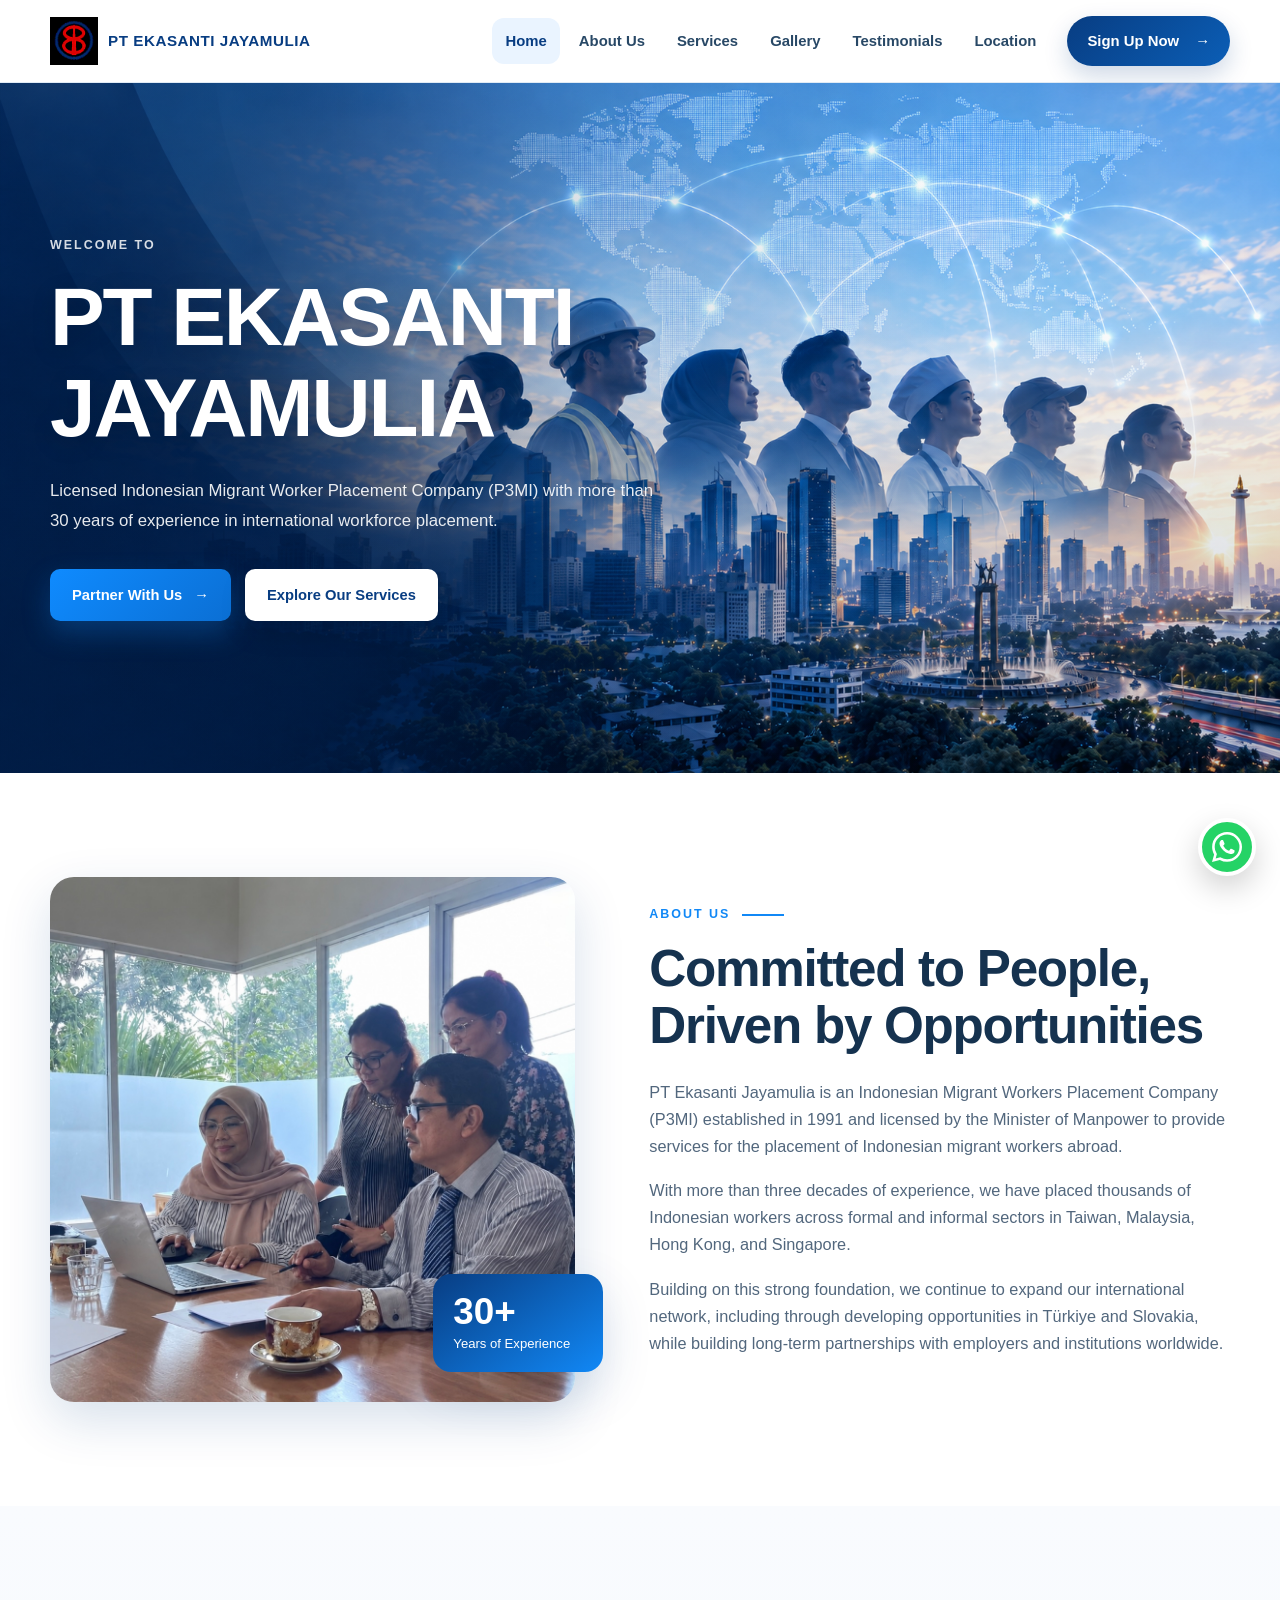
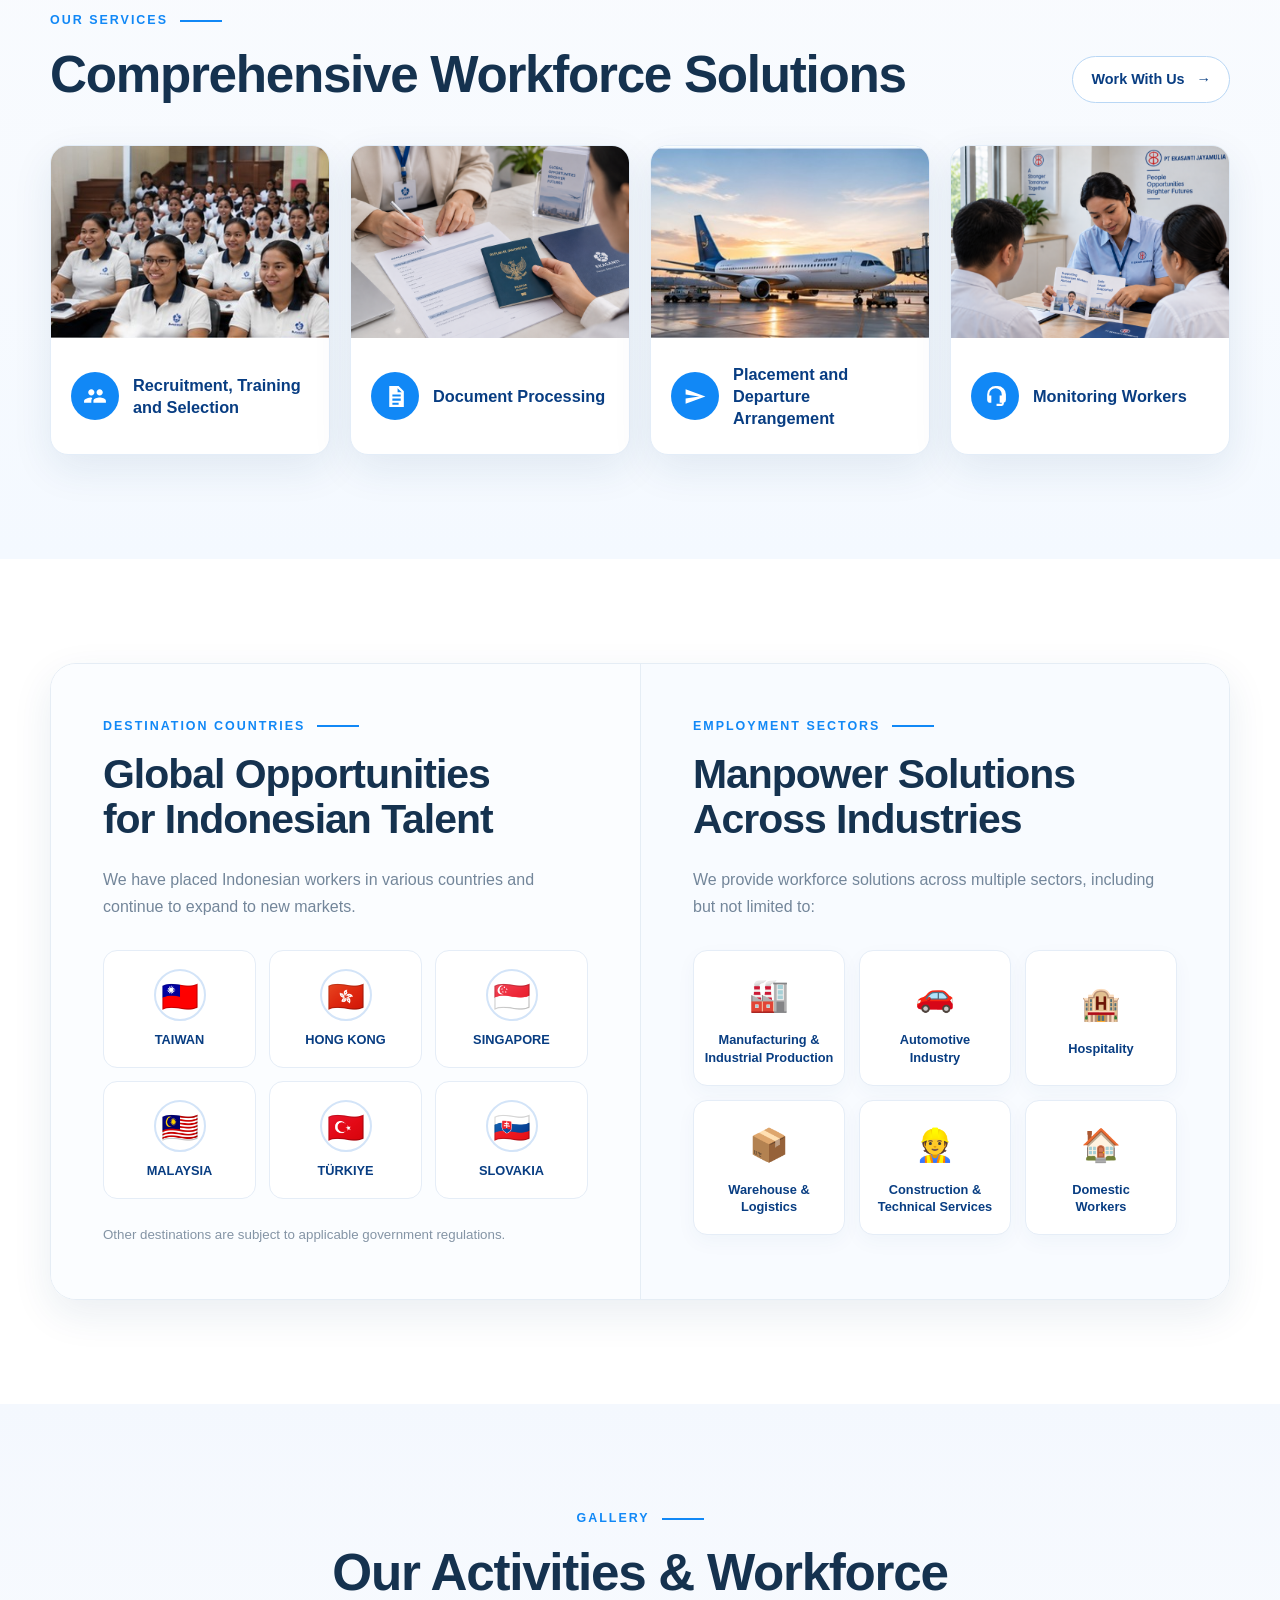
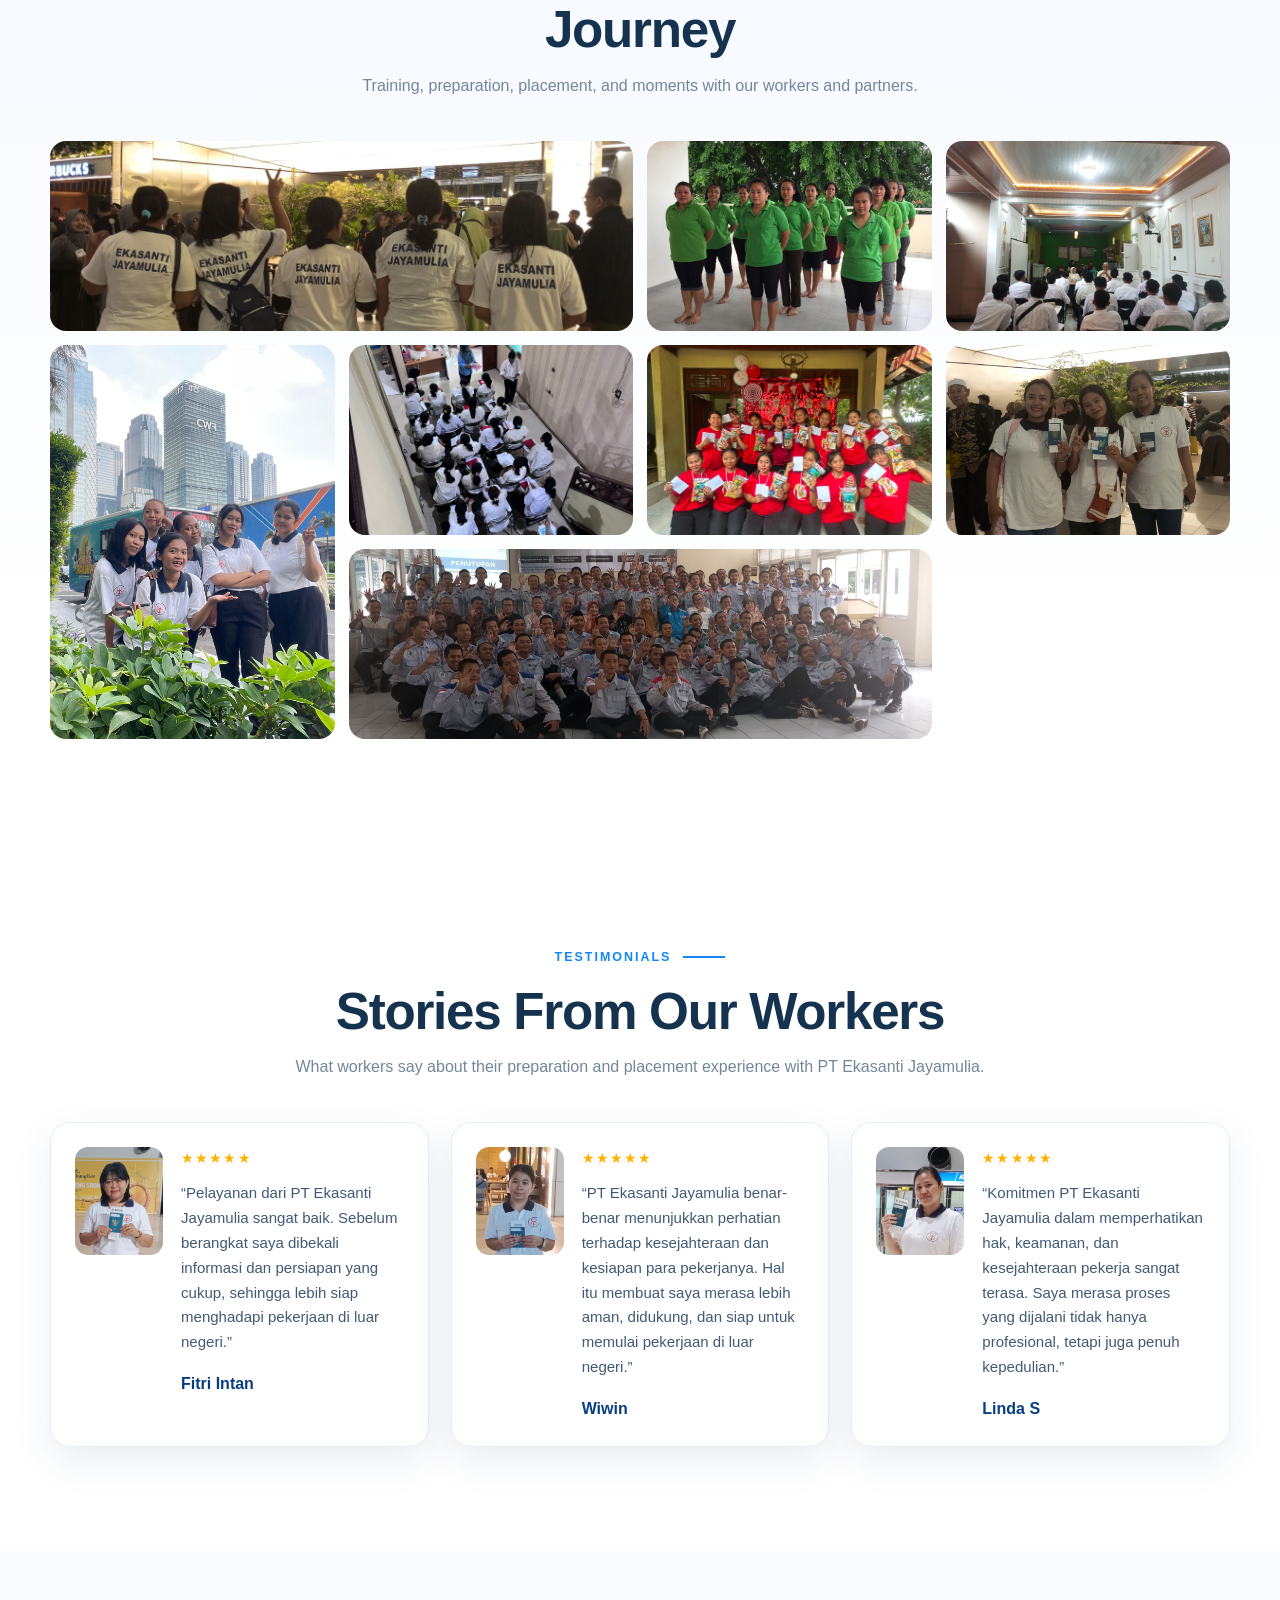
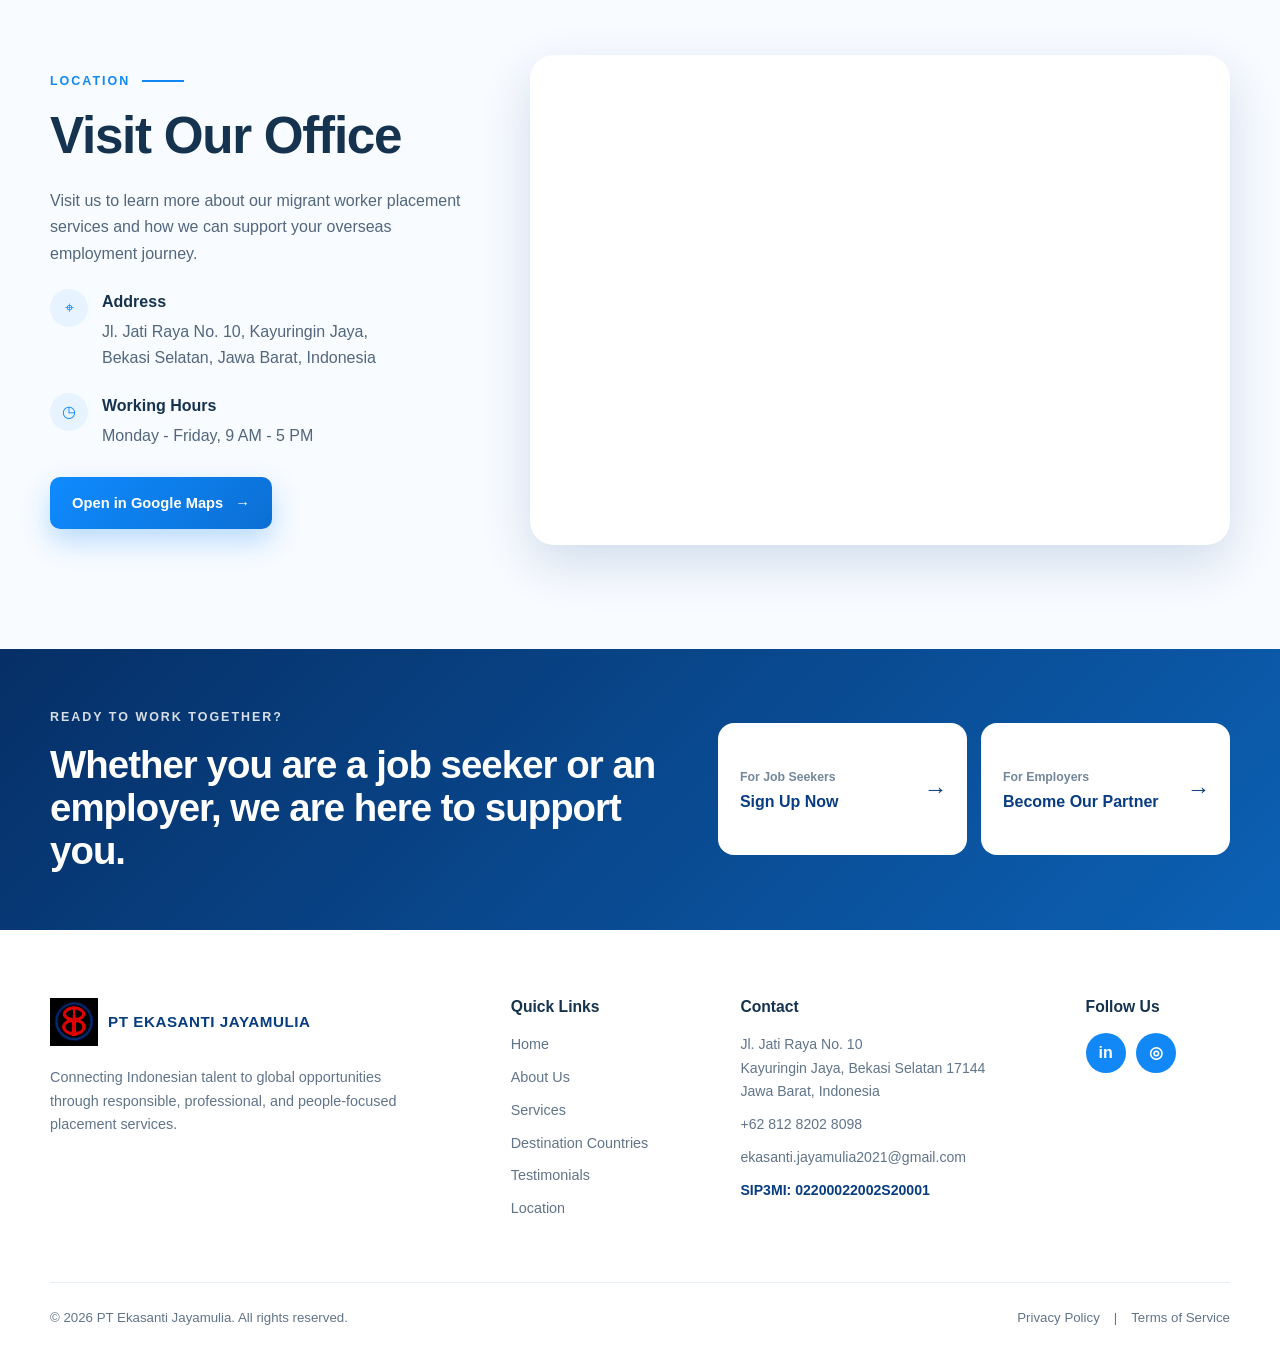
==== index.html @ 8d7be0f5 "initial" ====
<!DOCTYPE html>
<html lang="en">
<head>
  <meta charset="UTF-8" />
  <meta name="viewport" content="width=device-width, initial-scale=1.0" />
  <meta name="description" content="PT Ekasanti Jayamulia - Licensed Indonesian Migrant Worker Placement Company (P3MI) with more than 30 years of experience in international workforce placement." />
  <title>PT Ekasanti Jayamulia | International Workforce Placement</title>
  <link rel="stylesheet" href="style.css" />
</head>
<body>
  <header class="site-header">
    <div class="container nav-wrap">
      <a class="brand" href="#home" aria-label="PT Ekasanti Jayamulia home">
        <img src="assets/logo.png" alt="PT Ekasanti Jayamulia logo" />
        <span>PT EKASANTI JAYAMULIA</span>
      </a>

      <input class="nav-toggle" type="checkbox" id="nav-toggle" />
      <label class="nav-toggle-label" for="nav-toggle" aria-label="Toggle navigation">
        <span></span><span></span><span></span>
      </label>

      <nav class="main-nav" aria-label="Primary navigation">
        <a class="active" href="#home">Home</a>
        <a href="#about">About Us</a>
        <a href="#services">Services</a>
        <a href="#gallery">Gallery</a>
        <a href="#testimonials">Testimonials</a>
        <a href="#location">Location</a>
        <a class="nav-cta" href="https://wa.me/6281282028098?text=Hello%20PT%20Ekasanti%20Jayamulia%2C%20I%20would%20like%20to%20ask%20about%20job%20placement%20opportunities." target="_blank" rel="noopener">Sign Up Now <span>→</span></a>
      </nav>
    </div>
  </header>

  <main>
    <section class="hero" id="home">
      <div class="hero-overlay"></div>
      <div class="container hero-content">
        <p class="eyebrow light">Welcome to</p>
        <h1>PT Ekasanti Jayamulia</h1>
        <p class="hero-copy">Licensed Indonesian Migrant Worker Placement Company (P3MI) with more than 30 years of experience in international workforce placement.</p>
        <div class="hero-actions">
          <a class="btn btn-primary" href="#partner">Partner With Us <span>→</span></a>
          <a class="btn btn-light" href="#services">Explore Our Services</a>
        </div>
      </div>
    </section>

    <section class="section about" id="about">
      <div class="container two-col about-grid">
        <div class="about-image-wrap">
          <img src="assets/about.jpg" alt="PT Ekasanti Jayamulia team in a meeting" />
          <div class="experience-badge">
            <strong>30+</strong>
            <span>Years of Experience</span>
          </div>
        </div>

        <div class="about-copy">
          <p class="eyebrow">About Us <span></span></p>
          <h2>Committed to People,<br />Driven by Opportunities</h2>
          <p>PT Ekasanti Jayamulia is an Indonesian Migrant Workers Placement Company (P3MI) established in 1991 and licensed by the Minister of Manpower to provide services for the placement of Indonesian migrant workers abroad.</p>
          <p>With more than three decades of experience, we have placed thousands of Indonesian workers across formal and informal sectors in Taiwan, Malaysia, Hong Kong, and Singapore.</p>
          <p>Building on this strong foundation, we continue to expand our international network, including through developing opportunities in Türkiye and Slovakia, while building long-term partnerships with employers and institutions worldwide.</p>
        </div>
      </div>
    </section>

    <section class="section services-section" id="services">
      <div class="container">
        <div class="section-heading split-heading">
          <div>
            <p class="eyebrow">Our Services <span></span></p>
            <h2>Comprehensive Workforce Solutions</h2>
          </div>
          <a class="text-link" href="#partner">Work With Us <span>→</span></a>
        </div>

        <div class="service-grid">
          <article class="service-card">
            <img src="assets/service-recruitment.jpg" alt="Recruitment and training" />
            <div class="service-body">
              <span class="icon-circle" aria-hidden="true">
                <svg viewBox="0 0 24 24"><path d="M16 11c1.66 0 3-1.34 3-3s-1.34-3-3-3-3 1.34-3 3 1.34 3 3 3ZM8 11c1.66 0 3-1.34 3-3S9.66 5 8 5 5 6.34 5 8s1.34 3 3 3Zm8 2c-2 0-6 1-6 3v2h12v-2c0-2-4-3-6-3ZM8 13c-2.33 0-7 1.17-7 3.5V18h7v-2c0-.85.33-1.59.91-2.22A8.97 8.97 0 0 0 8 13Z"/></svg>
              </span>
              <h3>Recruitment, Training and Selection</h3>
            </div>
          </article>

          <article class="service-card">
            <img src="assets/service-documents.jpg" alt="Worker document processing" />
            <div class="service-body">
              <span class="icon-circle" aria-hidden="true">
                <svg viewBox="0 0 24 24"><path d="M6 2h9l5 5v15H6V2Zm8 2v4h4l-4-4ZM9 12h8v-2H9v2Zm0 4h8v-2H9v2Zm0 4h6v-2H9v2Z"/></svg>
              </span>
              <h3>Document Processing</h3>
            </div>
          </article>

          <article class="service-card">
            <img src="assets/service-departure.jpg" alt="Aircraft for worker placement and departure" />
            <div class="service-body">
              <span class="icon-circle" aria-hidden="true">
                <svg viewBox="0 0 24 24"><path d="m2.5 19 19-7-19-7v5l13 2-13 2v5Z"/></svg>
              </span>
              <h3>Placement and Departure Arrangement</h3>
            </div>
          </article>

          <article class="service-card">
            <img src="assets/service-monitoring.jpg" alt="Worker monitoring and support" />
            <div class="service-body">
              <span class="icon-circle" aria-hidden="true">
                <svg viewBox="0 0 24 24"><path d="M12 2a8 8 0 0 0-8 8v5a3 3 0 0 0 3 3h1v-7H6v-1a6 6 0 1 1 12 0v1h-2v7h2v1h-5v2h5a2 2 0 0 0 2-2v-1a3 3 0 0 0 2-3v-5a8 8 0 0 0-8-8h-2Z"/></svg>
              </span>
              <h3>Monitoring Workers</h3>
            </div>
          </article>
        </div>
      </div>
    </section>

    <section class="section opportunity-section" id="destinations">
      <div class="container opportunity-grid">
        <div class="opportunity-panel">
          <p class="eyebrow">Destination Countries <span></span></p>
          <h2>Global Opportunities<br />for Indonesian Talent</h2>
          <p class="muted">We have placed Indonesian workers in various countries and continue to expand to new markets.</p>

          <div class="country-grid">
            <div class="country"><span class="flag">🇹🇼</span><strong>Taiwan</strong></div>
            <div class="country"><span class="flag">🇭🇰</span><strong>Hong Kong</strong></div>
            <div class="country"><span class="flag">🇸🇬</span><strong>Singapore</strong></div>
            <div class="country"><span class="flag">🇲🇾</span><strong>Malaysia</strong></div>
            <div class="country"><span class="flag">🇹🇷</span><strong>Türkiye</strong></div>
            <div class="country"><span class="flag">🇸🇰</span><strong>Slovakia</strong></div>
          </div>
          <small>Other destinations are subject to applicable government regulations.</small>
        </div>

        <div class="opportunity-panel sectors-panel">
          <p class="eyebrow">Employment Sectors <span></span></p>
          <h2>Manpower Solutions<br />Across Industries</h2>
          <p class="muted">We provide workforce solutions across multiple sectors, including but not limited to:</p>

          <div class="sector-grid">
            <div class="sector-card"><span>🏭</span><strong>Manufacturing &amp;<br />Industrial Production</strong></div>
            <div class="sector-card"><span>🚗</span><strong>Automotive<br />Industry</strong></div>
            <div class="sector-card"><span>🏨</span><strong>Hospitality</strong></div>
            <div class="sector-card"><span>📦</span><strong>Warehouse &amp;<br />Logistics</strong></div>
            <div class="sector-card"><span>👷</span><strong>Construction &amp;<br />Technical Services</strong></div>
            <div class="sector-card"><span>🏠</span><strong>Domestic<br />Workers</strong></div>
          </div>
        </div>
      </div>
    </section>

    <section class="section gallery-section" id="gallery">
      <div class="container">
        <div class="section-heading centered-heading">
          <p class="eyebrow">Gallery <span></span></p>
          <h2>Our Activities &amp; Workforce Journey</h2>
          <p>Training, preparation, placement, and moments with our workers and partners.</p>
        </div>

        <div class="gallery-grid">
          <figure class="gallery-item wide"><img src="assets/gallery-1.jpg" alt="Worker departure group at the airport" /></figure>
          <figure class="gallery-item"><img src="assets/gallery-2.jpg" alt="Worker in an industrial workplace" /></figure>
          <figure class="gallery-item"><img src="assets/gallery-3.jpg" alt="Worker in production activity" /></figure>
          <figure class="gallery-item tall"><img src="assets/gallery-4.jpg" alt="Group of Indonesian workers" /></figure>
          <figure class="gallery-item"><img src="assets/gallery-5.jpg" alt="Workers in training uniforms" /></figure>
          <figure class="gallery-item"><img src="assets/gallery-6.jpg" alt="Training session" /></figure>
          <figure class="gallery-item"><img src="assets/gallery-7.jpg" alt="Workers at an airport" /></figure>
          <figure class="gallery-item wide"><img src="assets/gallery-8.jpg" alt="Large workforce training group" /></figure>
        </div>
      </div>
    </section>

    <section class="section testimonials-section" id="testimonials">
      <div class="container">
        <div class="section-heading centered-heading">
          <p class="eyebrow">Testimonials <span></span></p>
          <h2>Stories From Our Workers</h2>
          <p>What workers say about their preparation and placement experience with PT Ekasanti Jayamulia.</p>
        </div>

        <div class="testimonial-grid">
          <article class="testimonial-card">
            <img src="assets/testimonial-fitri.png" alt="Fitri Intan" />
            <div>
              <div class="stars" aria-label="5 stars">★★★★★</div>
              <blockquote>“Pelayanan dari PT Ekasanti Jayamulia sangat baik. Sebelum berangkat saya dibekali informasi dan persiapan yang cukup, sehingga lebih siap menghadapi pekerjaan di luar negeri.”</blockquote>
              <strong>Fitri Intan</strong>
            </div>
          </article>

          <article class="testimonial-card">
            <img src="assets/testimonial-wiwin.png" alt="Wiwin" />
            <div>
              <div class="stars" aria-label="5 stars">★★★★★</div>
              <blockquote>“PT Ekasanti Jayamulia benar-benar menunjukkan perhatian terhadap kesejahteraan dan kesiapan para pekerjanya. Hal itu membuat saya merasa lebih aman, didukung, dan siap untuk memulai pekerjaan di luar negeri.”</blockquote>
              <strong>Wiwin</strong>
            </div>
          </article>

          <article class="testimonial-card">
            <img src="assets/testimonial-linda.png" alt="Linda S" />
            <div>
              <div class="stars" aria-label="5 stars">★★★★★</div>
              <blockquote>“Komitmen PT Ekasanti Jayamulia dalam memperhatikan hak, keamanan, dan kesejahteraan pekerja sangat terasa. Saya merasa proses yang dijalani tidak hanya profesional, tetapi juga penuh kepedulian.”</blockquote>
              <strong>Linda S</strong>
            </div>
          </article>
        </div>
      </div>
    </section>

    <section class="section location-section" id="location">
      <div class="container location-grid">
        <div class="location-copy">
          <p class="eyebrow">Location <span></span></p>
          <h2>Visit Our Office</h2>
          <p>Visit us to learn more about our migrant worker placement services and how we can support your overseas employment journey.</p>

          <div class="contact-detail">
            <span class="contact-icon">⌖</span>
            <div><strong>Address</strong><p>Jl. Jati Raya No. 10, Kayuringin Jaya,<br />Bekasi Selatan, Jawa Barat, Indonesia</p></div>
          </div>
          <div class="contact-detail">
            <span class="contact-icon">◷</span>
            <div><strong>Working Hours</strong><p>Monday - Friday, 9 AM - 5 PM</p></div>
          </div>
          <a class="btn btn-primary location-btn" href="https://www.google.com/maps/search/?api=1&query=Jl.%20Jati%20Raya%20No.%2010%20Kayuringin%20Jaya%20Bekasi%20Selatan" target="_blank" rel="noopener">Open in Google Maps <span>→</span></a>
        </div>

        <div class="map-card">
          <iframe title="PT Ekasanti Jayamulia location" loading="lazy" referrerpolicy="no-referrer-when-downgrade" src="https://www.google.com/maps?q=Jl.%20Jati%20Raya%20No.%2010%20Kayuringin%20Jaya%20Bekasi%20Selatan&output=embed"></iframe>
        </div>
      </div>
    </section>

    <section class="partner-section" id="partner">
      <div class="container partner-inner">
        <div>
          <p class="eyebrow light">Ready to Work Together?</p>
          <h2>Whether you are a job seeker or an employer, we are here to support you.</h2>
        </div>
        <div class="partner-actions">
          <a class="partner-card" href="https://wa.me/6281282028098?text=Hello%20PT%20Ekasanti%20Jayamulia%2C%20I%20am%20a%20job%20seeker%20and%20would%20like%20to%20ask%20about%20available%20overseas%20placement%20opportunities." target="_blank" rel="noopener">
            <span class="partner-label">For Job Seekers</span>
            <strong>Sign Up Now</strong>
            <span class="arrow">→</span>
          </a>
          <a class="partner-card" href="mailto:ekasanti.jayamulia2021@gmail.com?subject=Employer%20Partnership%20Inquiry%20-%20PT%20Ekasanti%20Jayamulia">
            <span class="partner-label">For Employers</span>
            <strong>Become Our Partner</strong>
            <span class="arrow">→</span>
          </a>
        </div>
      </div>
    </section>
  </main>

  <footer class="site-footer">
    <div class="container footer-grid">
      <div class="footer-brand">
        <a class="brand" href="#home">
          <img src="assets/logo.png" alt="PT Ekasanti Jayamulia logo" />
          <span>PT EKASANTI JAYAMULIA</span>
        </a>
        <p>Connecting Indonesian talent to global opportunities through responsible, professional, and people-focused placement services.</p>
      </div>

      <div class="footer-col">
        <h3>Quick Links</h3>
        <a href="#home">Home</a>
        <a href="#about">About Us</a>
        <a href="#services">Services</a>
        <a href="#destinations">Destination Countries</a>
        <a href="#testimonials">Testimonials</a>
        <a href="#location">Location</a>
      </div>

      <div class="footer-col footer-contact">
        <h3>Contact</h3>
        <p>Jl. Jati Raya No. 10<br />Kayuringin Jaya, Bekasi Selatan 17144<br />Jawa Barat, Indonesia</p>
        <a href="tel:+6281282028098">+62 812 8202 8098</a>
        <a href="mailto:ekasanti.jayamulia2021@gmail.com">ekasanti.jayamulia2021@gmail.com</a>
        <p class="license">SIP3MI: 02200022002S20001</p>
      </div>

      <div class="footer-col">
        <h3>Follow Us</h3>
        <div class="socials">
          <!-- Replace # with the official LinkedIn and Instagram URLs before deployment. -->
          <a href="#" aria-label="LinkedIn">in</a>
          <a href="#" aria-label="Instagram">◎</a>
        </div>
      </div>
    </div>

    <div class="container footer-bottom">
      <span>© 2026 PT Ekasanti Jayamulia. All rights reserved.</span>
      <div><a href="#">Privacy Policy</a><span>|</span><a href="#">Terms of Service</a></div>
    </div>
  </footer>

  <a class="floating-whatsapp" href="https://wa.me/6281282028098?text=Hello%20PT%20Ekasanti%20Jayamulia%2C%20I%20would%20like%20to%20ask%20for%20more%20information." target="_blank" rel="noopener" aria-label="Chat with us on WhatsApp">
    <svg viewBox="0 0 24 24" aria-hidden="true"><path d="M20.5 3.5A11.86 11.86 0 0 0 12.04 0C5.46 0 .1 5.35.1 11.93c0 2.1.55 4.16 1.6 5.97L0 24l6.26-1.64a11.9 11.9 0 0 0 5.78 1.47h.01C18.63 23.83 24 18.48 24 11.9c0-3.18-1.24-6.16-3.5-8.4ZM12.04 21.82a9.87 9.87 0 0 1-5.03-1.38l-.36-.21-3.72.98.99-3.62-.24-.37a9.84 9.84 0 0 1-1.52-5.29c0-5.46 4.45-9.9 9.91-9.9 2.65 0 5.13 1.03 7 2.9a9.84 9.84 0 0 1 2.9 7c-.02 5.46-4.47 9.9-9.93 9.9Zm5.43-7.42c-.3-.15-1.76-.87-2.03-.97-.27-.1-.47-.15-.67.15-.2.3-.77.97-.94 1.17-.17.2-.35.22-.65.07-.3-.15-1.25-.46-2.39-1.48a8.96 8.96 0 0 1-1.65-2.05c-.17-.3-.02-.46.13-.61.13-.13.3-.35.45-.52.15-.17.2-.3.3-.5.1-.2.05-.37-.03-.52-.07-.15-.67-1.62-.92-2.22-.24-.58-.49-.5-.67-.51h-.57c-.2 0-.52.07-.79.37-.27.3-1.04 1.02-1.04 2.49s1.07 2.89 1.22 3.09c.15.2 2.1 3.2 5.08 4.48.71.31 1.27.49 1.7.63.71.23 1.36.2 1.87.12.57-.08 1.76-.72 2.01-1.42.25-.7.25-1.3.17-1.42-.07-.13-.27-.2-.57-.35Z"/></svg>
  </a>
</body>
</html>
---- style.css ----
:root {
  --navy: #083d82;
  --navy-2: #062f66;
  --blue: #1188f6;
  --blue-2: #0c73d8;
  --sky: #eaf4ff;
  --ink: #15324f;
  --text: #52677d;
  --muted: #73869a;
  --line: #e5edf5;
  --bg: #f7faff;
  --white: #ffffff;
  --shadow: 0 14px 40px rgba(18, 66, 115, 0.09);
  --shadow-strong: 0 18px 50px rgba(9, 61, 130, 0.16);
  --radius: 22px;
  --container: 1180px;
}

* {
  box-sizing: border-box;
}

html {
  scroll-behavior: smooth;
  scroll-padding-top: 90px;
}

body {
  margin: 0;
  color: var(--text);
  background: var(--white);
  font-family: Inter, ui-sans-serif, -apple-system, BlinkMacSystemFont, "Segoe UI", Roboto, Arial, sans-serif;
  line-height: 1.65;
  -webkit-font-smoothing: antialiased;
}

img {
  display: block;
  max-width: 100%;
}

a {
  color: inherit;
  text-decoration: none;
}

button,
input,
textarea,
select {
  font: inherit;
}

.container {
  width: min(calc(100% - 40px), var(--container));
  margin-inline: auto;
}

.section {
  padding: 104px 0;
}

h1,
h2,
h3,
p {
  margin-top: 0;
}

h1,
h2,
h3 {
  color: var(--ink);
  line-height: 1.12;
}

h1,
h2 {
  font-family: "Arial Narrow", "Roboto Condensed", "Aptos Narrow", Arial, sans-serif;
  letter-spacing: -0.025em;
}

h2 {
  margin-bottom: 24px;
  font-size: clamp(2.15rem, 4vw, 3.35rem);
  font-weight: 800;
}

h3 {
  font-size: 1.15rem;
}

.eyebrow {
  display: flex;
  align-items: center;
  gap: 12px;
  margin-bottom: 15px;
  color: var(--blue);
  font-size: 0.78rem;
  font-weight: 800;
  letter-spacing: 0.16em;
  text-transform: uppercase;
}

.eyebrow > span {
  display: inline-block;
  width: 42px;
  height: 2px;
  background: currentColor;
}

.eyebrow.light {
  color: rgba(255, 255, 255, 0.84);
}

.muted {
  color: var(--muted);
}

.site-header {
  position: sticky;
  top: 0;
  z-index: 1000;
  border-bottom: 1px solid rgba(222, 233, 244, 0.9);
  background: rgba(255, 255, 255, 0.95);
  backdrop-filter: blur(16px);
}

.nav-wrap {
  display: flex;
  min-height: 82px;
  align-items: center;
  justify-content: space-between;
  gap: 26px;
}

.brand {
  display: inline-flex;
  align-items: center;
  gap: 10px;
  min-width: max-content;
  color: var(--navy);
  font-family: "Arial Narrow", Arial, sans-serif;
  font-size: 0.95rem;
  font-weight: 900;
  letter-spacing: 0.035em;
}

.brand img {
  width: 48px;
  height: 48px;
  object-fit: contain;
}

.main-nav {
  display: flex;
  align-items: center;
  gap: 6px;
  color: #284866;
  font-size: 0.93rem;
  font-weight: 650;
}

.main-nav > a:not(.nav-cta) {
  padding: 11px 13px;
  border-radius: 12px;
  transition: background 0.2s ease, color 0.2s ease;
}

.main-nav > a:not(.nav-cta):hover,
.main-nav > a.active {
  color: var(--navy);
  background: var(--sky);
}

.nav-cta {
  display: inline-flex;
  align-items: center;
  gap: 16px;
  margin-left: 12px;
  padding: 13px 20px;
  border-radius: 999px;
  color: var(--white);
  background: linear-gradient(135deg, var(--navy), #0b5eb6);
  box-shadow: 0 10px 24px rgba(8, 61, 130, 0.2);
}

.nav-cta:hover {
  transform: translateY(-1px);
}

.nav-toggle,
.nav-toggle-label {
  display: none;
}

.hero {
  position: relative;
  min-height: 690px;
  display: flex;
  align-items: center;
  overflow: hidden;
  background-image: url("assets/hero.png");
  background-size: cover;
  background-position: center;
}

.hero::after {
  content: "";
  position: absolute;
  inset: 0;
  background: linear-gradient(90deg, rgba(2, 30, 70, 0.42) 0%, rgba(2, 30, 70, 0.1) 46%, rgba(0, 0, 0, 0) 75%);
}

.hero-overlay {
  position: absolute;
  inset: 0;
  background: linear-gradient(180deg, rgba(0, 34, 75, 0.02) 40%, rgba(0, 23, 56, 0.2) 100%);
}

.hero-content {
  position: relative;
  z-index: 2;
  padding-top: 40px;
  padding-bottom: 40px;
}

.hero-content > * {
  max-width: 610px;
}

.hero h1 {
  margin-bottom: 22px;
  color: var(--white);
  font-size: clamp(3rem, 6.4vw, 5.7rem);
  font-weight: 900;
  text-transform: uppercase;
  text-shadow: 0 6px 24px rgba(0, 0, 0, 0.16);
}

.hero-copy {
  margin-bottom: 34px;
  color: rgba(255, 255, 255, 0.9);
  font-size: 1.05rem;
  line-height: 1.75;
}

.hero-actions {
  display: flex;
  flex-wrap: wrap;
  gap: 14px;
}

.btn {
  display: inline-flex;
  min-height: 52px;
  align-items: center;
  justify-content: center;
  gap: 12px;
  padding: 0 22px;
  border-radius: 10px;
  font-size: 0.92rem;
  font-weight: 800;
  transition: transform 0.2s ease, box-shadow 0.2s ease, background 0.2s ease;
}

.btn:hover {
  transform: translateY(-2px);
}

.btn-primary {
  color: var(--white);
  background: linear-gradient(135deg, #0f8bff, #0b6fd4);
  box-shadow: 0 12px 28px rgba(17, 136, 246, 0.28);
}

.btn-light {
  color: var(--navy);
  background: var(--white);
  box-shadow: 0 12px 30px rgba(0, 0, 0, 0.08);
}

.two-col {
  display: grid;
  grid-template-columns: 0.95fr 1.05fr;
  gap: 74px;
  align-items: center;
}

.about-image-wrap {
  position: relative;
}

.about-image-wrap > img {
  width: 100%;
  aspect-ratio: 1 / 1;
  object-fit: cover;
  border-radius: 24px;
  box-shadow: var(--shadow-strong);
}

.experience-badge {
  position: absolute;
  right: -28px;
  bottom: 30px;
  width: 170px;
  padding: 20px;
  border-radius: 18px;
  color: var(--white);
  background: linear-gradient(145deg, var(--navy), var(--blue));
  box-shadow: var(--shadow-strong);
}

.experience-badge strong {
  display: block;
  margin-bottom: 4px;
  font-size: 2.3rem;
  line-height: 1;
}

.experience-badge span {
  display: block;
  font-size: 0.82rem;
  line-height: 1.35;
}

.about-copy p:not(.eyebrow) {
  margin-bottom: 18px;
  font-size: 1.02rem;
}

.services-section {
  background: linear-gradient(180deg, #f9fbfe 0%, #f4f9ff 100%);
}

.section-heading {
  margin-bottom: 42px;
}

.split-heading {
  display: flex;
  align-items: end;
  justify-content: space-between;
  gap: 30px;
}

.split-heading h2 {
  margin-bottom: 0;
}

.text-link {
  display: inline-flex;
  align-items: center;
  gap: 12px;
  padding: 11px 18px;
  border: 1px solid #b9d7f5;
  border-radius: 999px;
  color: var(--navy);
  font-size: 0.9rem;
  font-weight: 800;
  background: var(--white);
}

.service-grid {
  display: grid;
  grid-template-columns: repeat(4, 1fr);
  gap: 20px;
}

.service-card {
  overflow: hidden;
  border: 1px solid #e3edf8;
  border-radius: 18px;
  background: var(--white);
  box-shadow: var(--shadow);
  transition: transform 0.25s ease, box-shadow 0.25s ease;
}

.service-card:hover {
  transform: translateY(-6px);
  box-shadow: var(--shadow-strong);
}

.service-card > img {
  width: 100%;
  aspect-ratio: 1.45 / 1;
  object-fit: cover;
}

.service-body {
  display: flex;
  min-height: 116px;
  align-items: center;
  gap: 14px;
  padding: 20px;
}

.service-body h3 {
  margin: 0;
  color: var(--navy);
  font-size: 1.02rem;
  line-height: 1.35;
}

.icon-circle {
  flex: 0 0 48px;
  display: grid;
  width: 48px;
  height: 48px;
  place-items: center;
  border-radius: 50%;
  color: var(--white);
  background: var(--blue);
}

.icon-circle svg {
  width: 25px;
  fill: currentColor;
}

.opportunity-section {
  background: var(--white);
}

.opportunity-grid {
  display: grid;
  grid-template-columns: repeat(2, minmax(0, 1fr));
  border: 1px solid var(--line);
  border-radius: 26px;
  overflow: hidden;
  box-shadow: var(--shadow);
}

.opportunity-panel {
  padding: 52px;
  background: #fbfdff;
}

.opportunity-panel + .opportunity-panel {
  border-left: 1px solid var(--line);
  background: #f8fbff;
}

.opportunity-panel h2 {
  font-size: clamp(2rem, 3.2vw, 2.75rem);
}

.country-grid {
  display: grid;
  grid-template-columns: repeat(3, 1fr);
  gap: 13px;
  margin: 30px 0 22px;
}

.country {
  display: flex;
  min-height: 118px;
  flex-direction: column;
  align-items: center;
  justify-content: center;
  gap: 8px;
  padding: 16px 8px;
  border: 1px solid #e5edf7;
  border-radius: 14px;
  background: var(--white);
  text-align: center;
}

.flag {
  display: grid;
  width: 52px;
  height: 52px;
  place-items: center;
  border: 2px solid #d3e4f8;
  border-radius: 50%;
  font-size: 1.9rem;
  background: var(--white);
}

.country strong {
  color: var(--navy);
  font-size: 0.8rem;
  text-transform: uppercase;
}

.opportunity-panel small {
  color: #8494a5;
}

.sector-grid {
  display: grid;
  grid-template-columns: repeat(3, 1fr);
  gap: 14px;
  margin-top: 30px;
}

.sector-card {
  display: flex;
  min-height: 130px;
  flex-direction: column;
  align-items: center;
  justify-content: center;
  gap: 9px;
  padding: 18px 10px;
  border: 1px solid #e5edf7;
  border-radius: 14px;
  background: var(--white);
  text-align: center;
  box-shadow: 0 7px 20px rgba(21, 74, 127, 0.04);
}

.sector-card span {
  font-size: 2rem;
}

.sector-card strong {
  color: var(--navy);
  font-size: 0.8rem;
  line-height: 1.4;
}

.gallery-section {
  background: linear-gradient(180deg, #f4f8fe 0%, #ffffff 80%);
}

.centered-heading {
  max-width: 700px;
  margin-right: auto;
  margin-left: auto;
  text-align: center;
}

.centered-heading .eyebrow {
  justify-content: center;
}

.centered-heading h2 {
  margin-bottom: 14px;
}

.centered-heading > p:last-child {
  color: var(--muted);
}

.gallery-grid {
  display: grid;
  grid-template-columns: repeat(4, 1fr);
  grid-auto-rows: 190px;
  gap: 14px;
}

.gallery-item {
  margin: 0;
  overflow: hidden;
  border-radius: 16px;
  background: #dfeaf5;
}

.gallery-item.wide {
  grid-column: span 2;
}

.gallery-item.tall {
  grid-row: span 2;
}

.gallery-item img {
  width: 100%;
  height: 100%;
  object-fit: cover;
  transition: transform 0.45s ease;
}

.gallery-item:hover img {
  transform: scale(1.06);
}

.testimonials-section {
  background: var(--white);
}

.testimonial-grid {
  display: grid;
  grid-template-columns: repeat(3, 1fr);
  gap: 22px;
}

.testimonial-card {
  display: grid;
  grid-template-columns: 88px 1fr;
  gap: 18px;
  padding: 24px;
  border: 1px solid var(--line);
  border-radius: 20px;
  background: var(--white);
  box-shadow: var(--shadow);
}

.testimonial-card img {
  width: 88px;
  height: 108px;
  object-fit: cover;
  border-radius: 13px;
}

.stars {
  margin-bottom: 10px;
  color: #ffb300;
  font-size: 0.9rem;
  letter-spacing: 0.08em;
}

blockquote {
  margin: 0 0 16px;
  color: #405a73;
  font-size: 0.94rem;
  line-height: 1.65;
}

.testimonial-card strong {
  color: var(--navy);
}

.location-section {
  background: #f8fbff;
}

.location-grid {
  display: grid;
  grid-template-columns: 0.75fr 1.25fr;
  gap: 60px;
  align-items: center;
}

.location-copy > p:not(.eyebrow) {
  max-width: 500px;
}

.contact-detail {
  display: flex;
  gap: 14px;
  margin-top: 22px;
}

.contact-detail p {
  margin: 3px 0 0;
}

.contact-detail strong {
  color: var(--ink);
}

.contact-icon {
  flex: 0 0 38px;
  display: grid;
  width: 38px;
  height: 38px;
  place-items: center;
  border-radius: 50%;
  color: var(--blue);
  background: #e7f3ff;
}

.location-btn {
  margin-top: 28px;
}

.map-card {
  overflow: hidden;
  min-height: 470px;
  border: 10px solid var(--white);
  border-radius: 24px;
  background: var(--white);
  box-shadow: var(--shadow-strong);
}

.map-card iframe {
  display: block;
  width: 100%;
  height: 470px;
  border: 0;
}

.partner-section {
  padding: 58px 0;
  color: var(--white);
  background: linear-gradient(135deg, var(--navy-2), #0c61b5);
}

.partner-inner {
  display: grid;
  grid-template-columns: 1.1fr 0.9fr;
  align-items: center;
  gap: 42px;
}

.partner-section h2 {
  max-width: 640px;
  margin-bottom: 0;
  color: var(--white);
  font-size: clamp(1.75rem, 3vw, 2.65rem);
}

.partner-actions {
  display: grid;
  grid-template-columns: repeat(2, 1fr);
  gap: 14px;
}

.partner-card {
  position: relative;
  display: flex;
  min-height: 132px;
  flex-direction: column;
  justify-content: center;
  padding: 20px 48px 20px 22px;
  border-radius: 16px;
  color: var(--navy);
  background: var(--white);
  transition: transform 0.2s ease, box-shadow 0.2s ease;
}

.partner-card:hover {
  transform: translateY(-3px);
  box-shadow: 0 16px 34px rgba(0, 0, 0, 0.16);
}

.partner-label {
  margin-bottom: 5px;
  color: var(--muted);
  font-size: 0.77rem;
  font-weight: 700;
}

.partner-card strong {
  line-height: 1.25;
}

.partner-card .arrow {
  position: absolute;
  right: 20px;
  font-size: 1.45rem;
}

.site-footer {
  padding-top: 68px;
  color: #60748a;
  background: var(--white);
}

.footer-grid {
  display: grid;
  grid-template-columns: 1.45fr 0.65fr 1.05fr 0.5fr;
  gap: 42px;
  padding-bottom: 52px;
}

.footer-brand .brand {
  margin-bottom: 20px;
}

.footer-brand p {
  max-width: 380px;
  font-size: 0.9rem;
}

.footer-col h3 {
  margin-bottom: 18px;
  color: var(--ink);
  font-size: 0.98rem;
}

.footer-col > a {
  display: block;
  width: fit-content;
  margin-bottom: 9px;
  font-size: 0.9rem;
}

.footer-col > a:hover {
  color: var(--blue);
}

.footer-contact p,
.footer-contact a {
  margin-bottom: 10px;
  font-size: 0.88rem;
}

.license {
  color: var(--navy);
  font-weight: 700;
}

.socials {
  display: flex;
  gap: 10px;
}

.socials a {
  display: grid;
  width: 40px;
  height: 40px;
  place-items: center;
  border-radius: 50%;
  color: var(--white);
  background: var(--blue);
  font-weight: 800;
}

.footer-bottom {
  display: flex;
  align-items: center;
  justify-content: space-between;
  gap: 20px;
  min-height: 72px;
  border-top: 1px solid var(--line);
  font-size: 0.83rem;
}

.footer-bottom div {
  display: flex;
  gap: 14px;
}

.floating-whatsapp {
  position: fixed;
  right: 24px;
  bottom: 24px;
  z-index: 990;
  display: grid;
  width: 58px;
  height: 58px;
  place-items: center;
  border: 4px solid var(--white);
  border-radius: 50%;
  color: var(--white);
  background: #25d366;
  box-shadow: 0 12px 30px rgba(0, 0, 0, 0.18);
  transition: transform 0.2s ease;
}

.floating-whatsapp:hover {
  transform: scale(1.06);
}

.floating-whatsapp svg {
  width: 30px;
  fill: currentColor;
}

@media (max-width: 1100px) {
  .main-nav {
    gap: 2px;
    font-size: 0.86rem;
  }

  .main-nav > a:not(.nav-cta) {
    padding: 10px 9px;
  }

  .nav-cta {
    margin-left: 4px;
    padding: 12px 15px;
  }

  .service-grid {
    grid-template-columns: repeat(2, 1fr);
  }

  .testimonial-grid {
    grid-template-columns: 1fr;
  }

  .testimonial-card {
    grid-template-columns: 110px 1fr;
  }

  .testimonial-card img {
    width: 110px;
    height: 135px;
  }

  .partner-inner {
    grid-template-columns: 1fr;
  }

  .partner-actions {
    max-width: 620px;
  }
}

@media (max-width: 900px) {
  .section {
    padding: 82px 0;
  }

  .nav-toggle-label {
    display: flex;
    width: 38px;
    height: 38px;
    flex-direction: column;
    align-items: center;
    justify-content: center;
    gap: 5px;
    border-radius: 10px;
    cursor: pointer;
    background: var(--sky);
  }

  .nav-toggle-label span {
    width: 20px;
    height: 2px;
    border-radius: 2px;
    background: var(--navy);
  }

  .main-nav {
    position: absolute;
    top: 82px;
    left: 0;
    right: 0;
    display: grid;
    max-height: 0;
    overflow: hidden;
    padding: 0 20px;
    background: var(--white);
    box-shadow: 0 20px 40px rgba(13, 53, 94, 0.1);
    transition: max-height 0.3s ease, padding 0.3s ease;
  }

  .nav-toggle:checked ~ .main-nav {
    max-height: 620px;
    padding-top: 16px;
    padding-bottom: 20px;
  }

  .main-nav > a:not(.nav-cta),
  .nav-cta {
    width: 100%;
    margin: 0;
    padding: 13px 14px;
  }

  .nav-cta {
    justify-content: space-between;
    margin-top: 7px;
    border-radius: 12px;
  }

  .hero {
    min-height: 620px;
    background-position: 62% center;
  }

  .hero::after {
    background: linear-gradient(90deg, rgba(2, 27, 62, 0.88) 0%, rgba(2, 27, 62, 0.64) 55%, rgba(2, 27, 62, 0.12) 100%);
  }

  .two-col,
  .opportunity-grid,
  .location-grid {
    grid-template-columns: 1fr;
  }

  .about-image-wrap {
    max-width: 620px;
  }

  .experience-badge {
    right: 22px;
  }

  .opportunity-panel + .opportunity-panel {
    border-top: 1px solid var(--line);
    border-left: 0;
  }

  .location-grid {
    gap: 42px;
  }

  .footer-grid {
    grid-template-columns: repeat(2, 1fr);
  }

  .gallery-grid {
    grid-template-columns: repeat(2, 1fr);
  }
}

@media (max-width: 640px) {
  .container {
    width: min(calc(100% - 28px), var(--container));
  }

  .section {
    padding: 68px 0;
  }

  .brand span {
    font-size: 0.78rem;
  }

  .brand img {
    width: 42px;
    height: 42px;
  }

  .nav-wrap {
    min-height: 72px;
  }

  .main-nav {
    top: 72px;
  }

  .hero {
    min-height: 620px;
    background-position: 67% center;
  }

  .hero::after {
    background: linear-gradient(90deg, rgba(0, 29, 68, 0.92) 0%, rgba(0, 29, 68, 0.75) 65%, rgba(0, 29, 68, 0.24) 100%);
  }

  .hero-content {
    padding-top: 20px;
  }

  .hero h1 {
    max-width: 430px;
    font-size: clamp(2.6rem, 13vw, 4.2rem);
  }

  .hero-copy {
    max-width: 460px;
    font-size: 0.96rem;
  }

  .hero-actions,
  .split-heading {
    align-items: stretch;
    flex-direction: column;
  }

  .btn {
    width: 100%;
  }

  .experience-badge {
    right: 12px;
    bottom: 12px;
    width: 150px;
  }

  .service-grid {
    grid-template-columns: 1fr;
  }

  .opportunity-panel {
    padding: 34px 22px;
  }

  .country-grid,
  .sector-grid {
    grid-template-columns: repeat(2, 1fr);
  }

  .gallery-grid {
    display: flex;
    overflow-x: auto;
    gap: 12px;
    scroll-snap-type: x mandatory;
    padding-bottom: 10px;
  }

  .gallery-item,
  .gallery-item.wide,
  .gallery-item.tall {
    flex: 0 0 82%;
    height: 250px;
    grid-column: auto;
    grid-row: auto;
    scroll-snap-align: start;
  }

  .testimonial-grid {
    display: flex;
    overflow-x: auto;
    scroll-snap-type: x mandatory;
    padding-bottom: 10px;
  }

  .testimonial-card {
    flex: 0 0 88%;
    grid-template-columns: 76px 1fr;
    padding: 20px;
    scroll-snap-align: start;
  }

  .testimonial-card img {
    width: 76px;
    height: 94px;
  }

  .map-card,
  .map-card iframe {
    min-height: 360px;
    height: 360px;
  }

  .partner-actions {
    grid-template-columns: 1fr;
  }

  .footer-grid {
    grid-template-columns: 1fr;
    gap: 28px;
  }

  .footer-bottom {
    min-height: 100px;
    flex-direction: column;
    align-items: flex-start;
    justify-content: center;
  }

  .floating-whatsapp {
    right: 16px;
    bottom: 16px;
  }
}
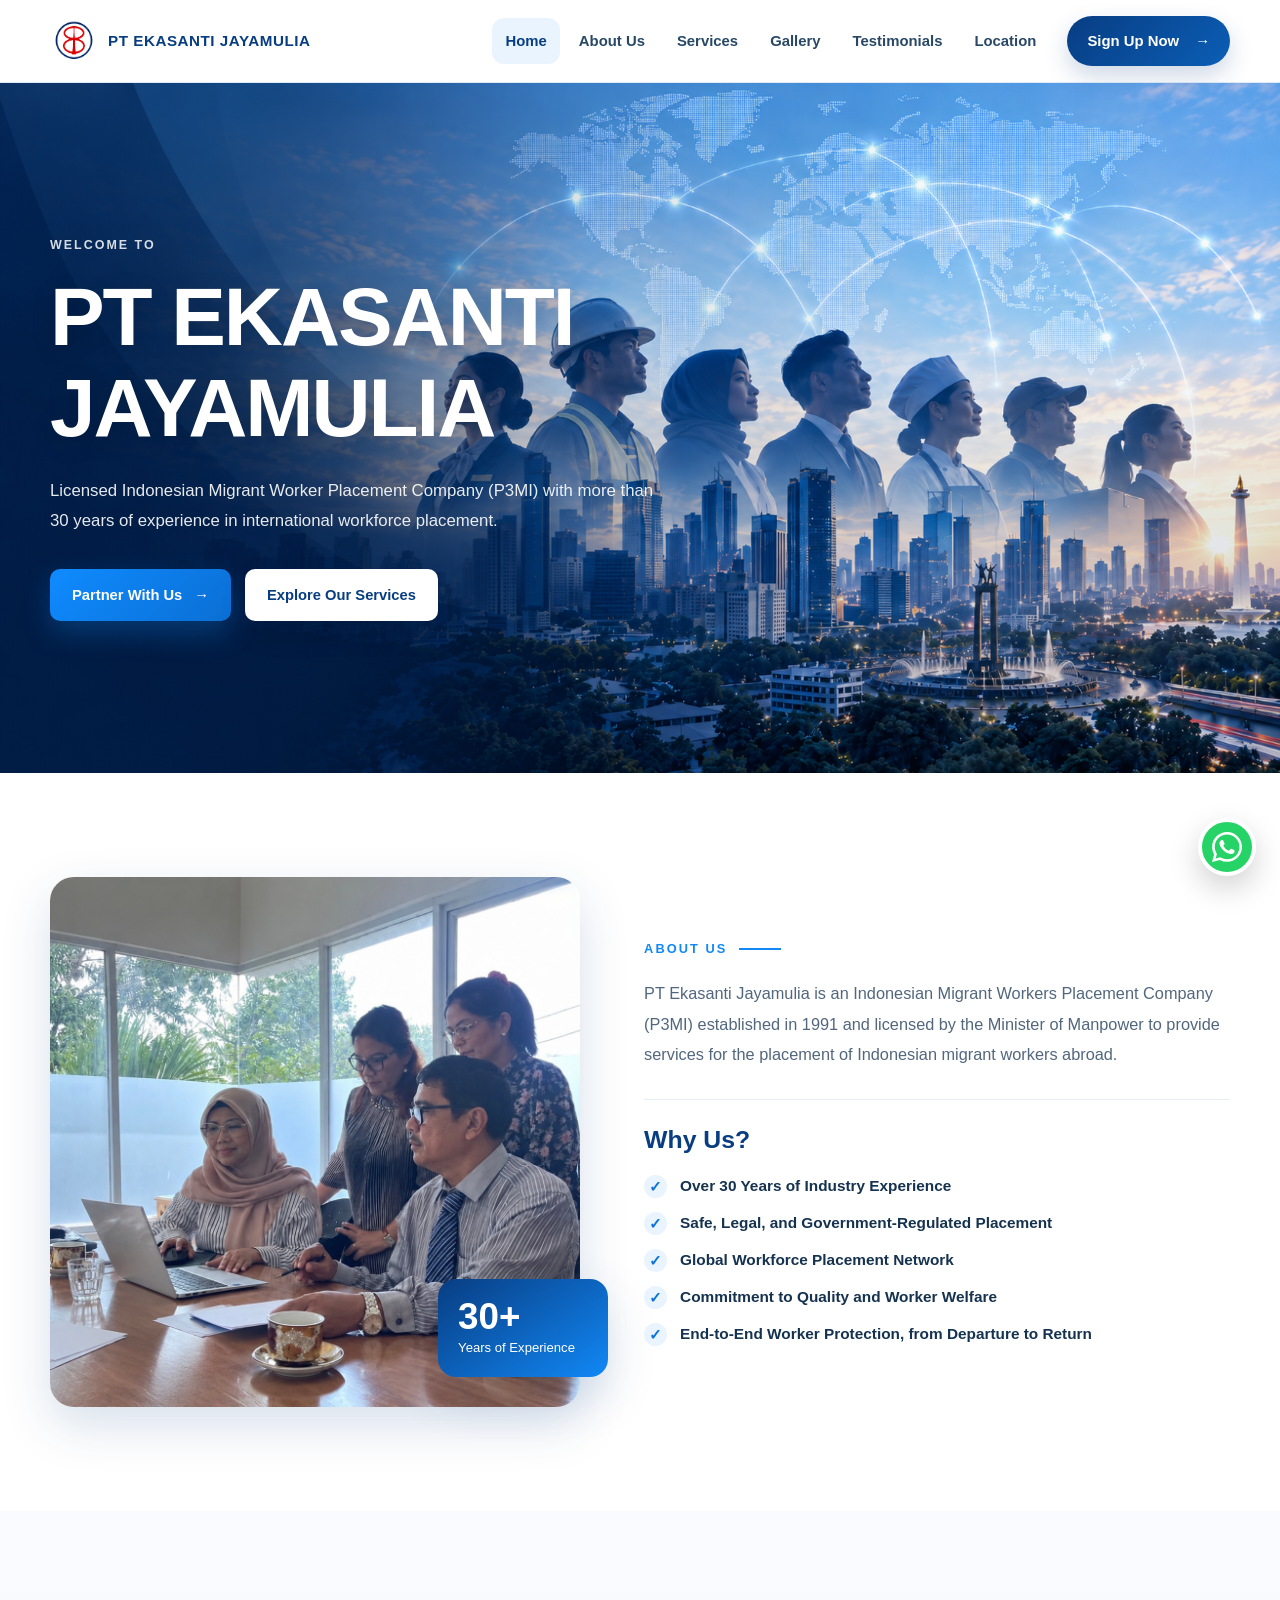
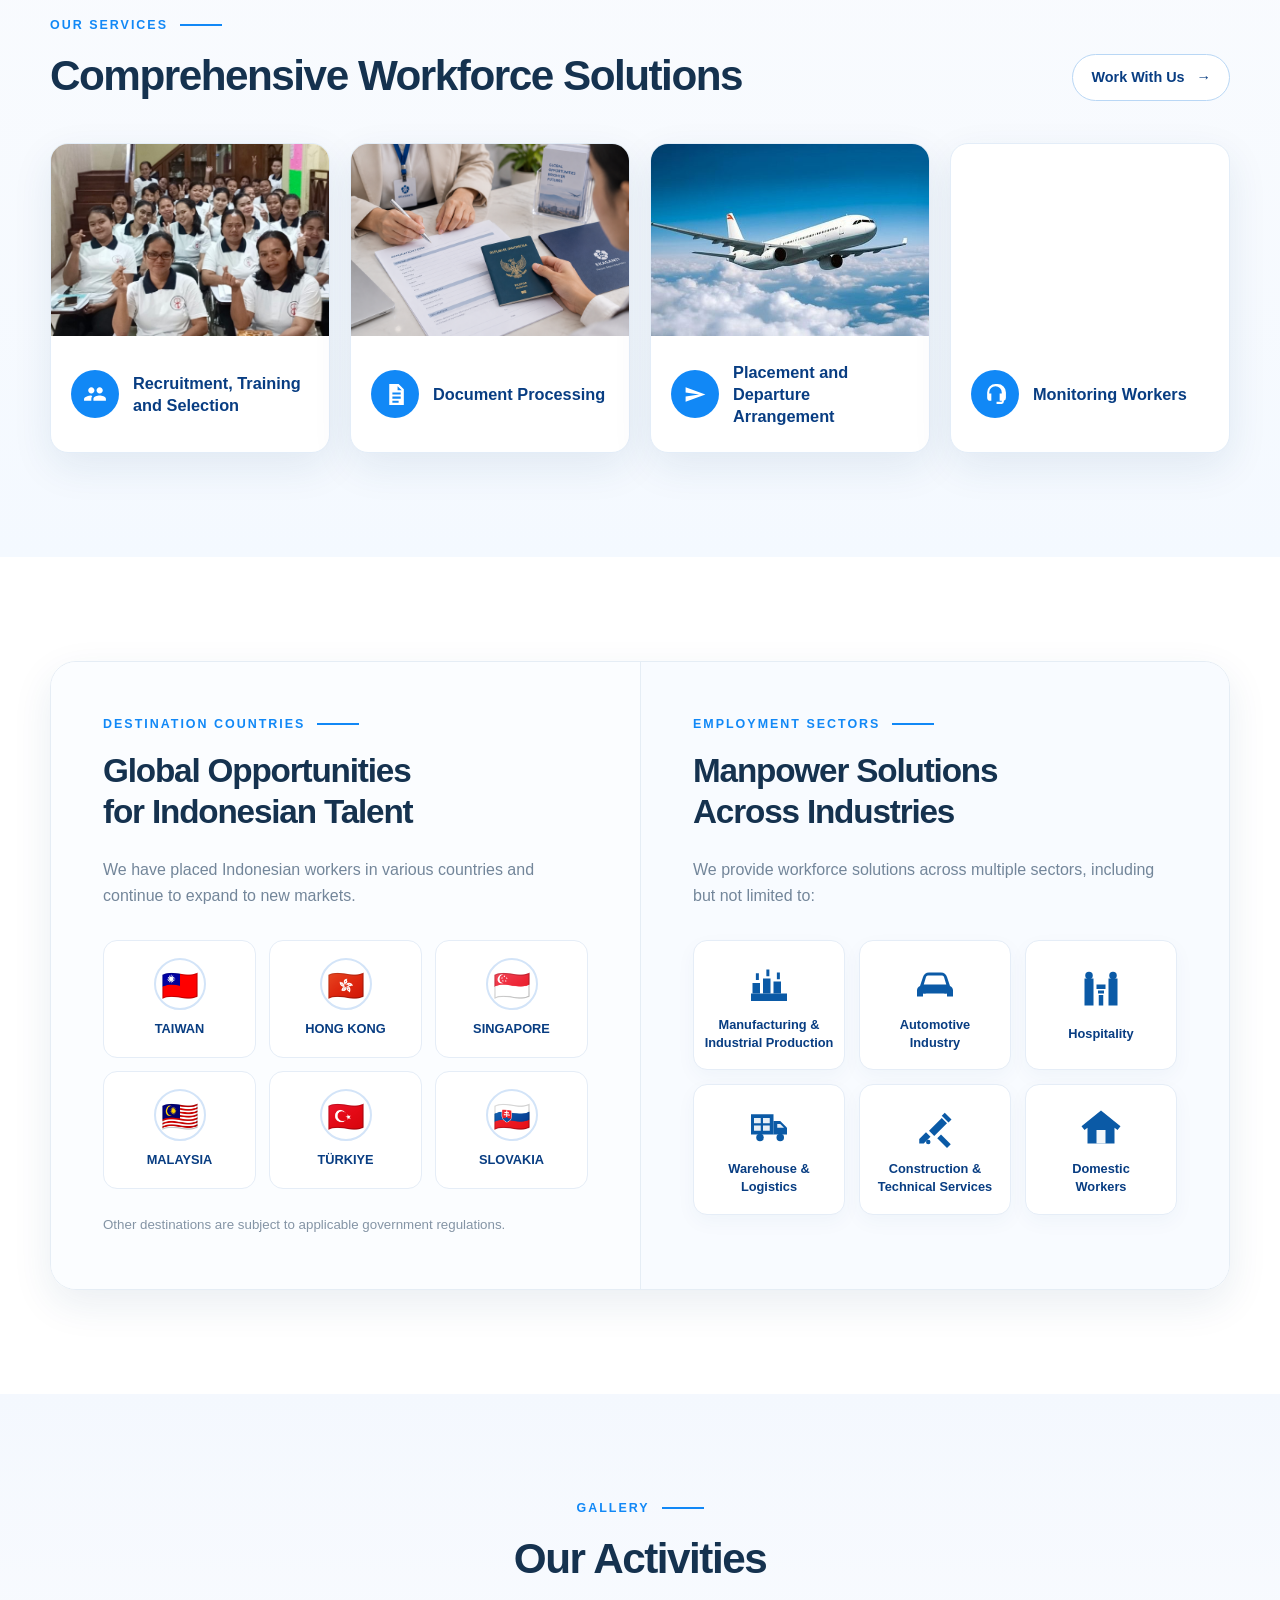
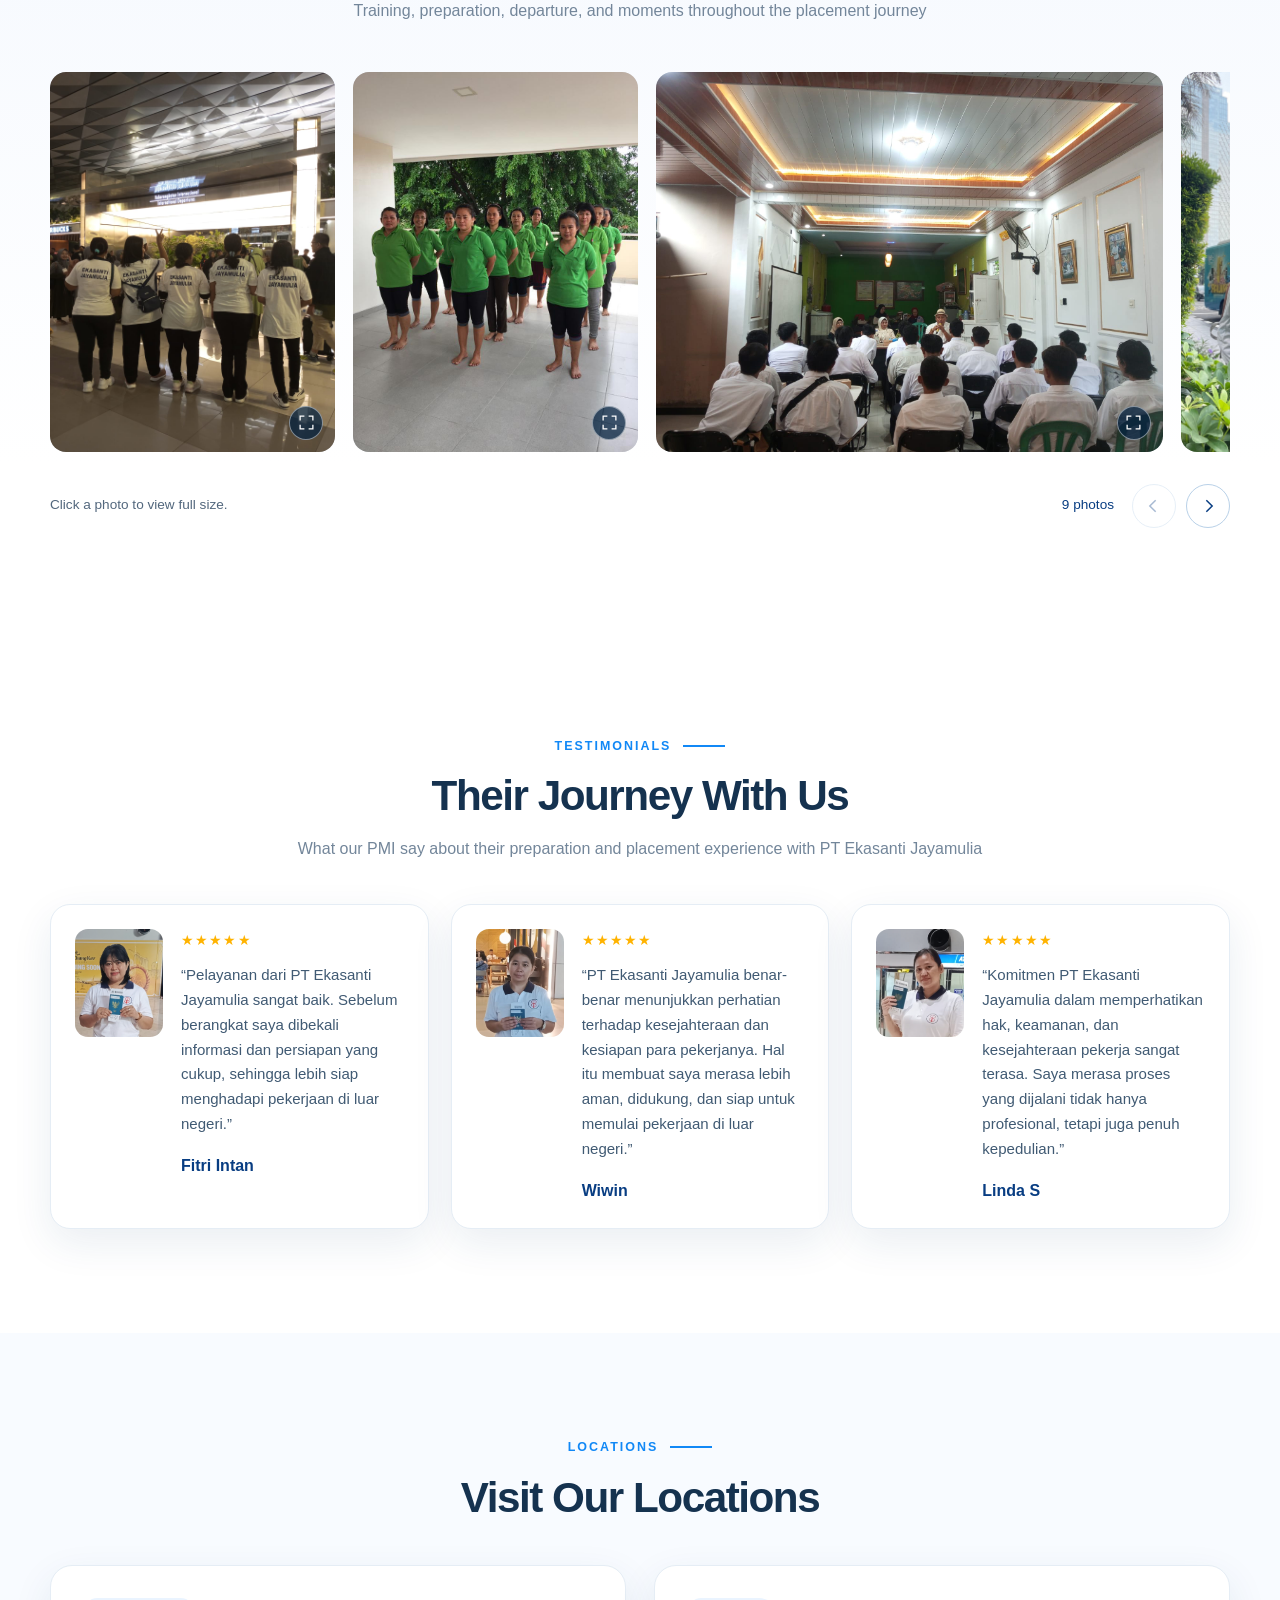
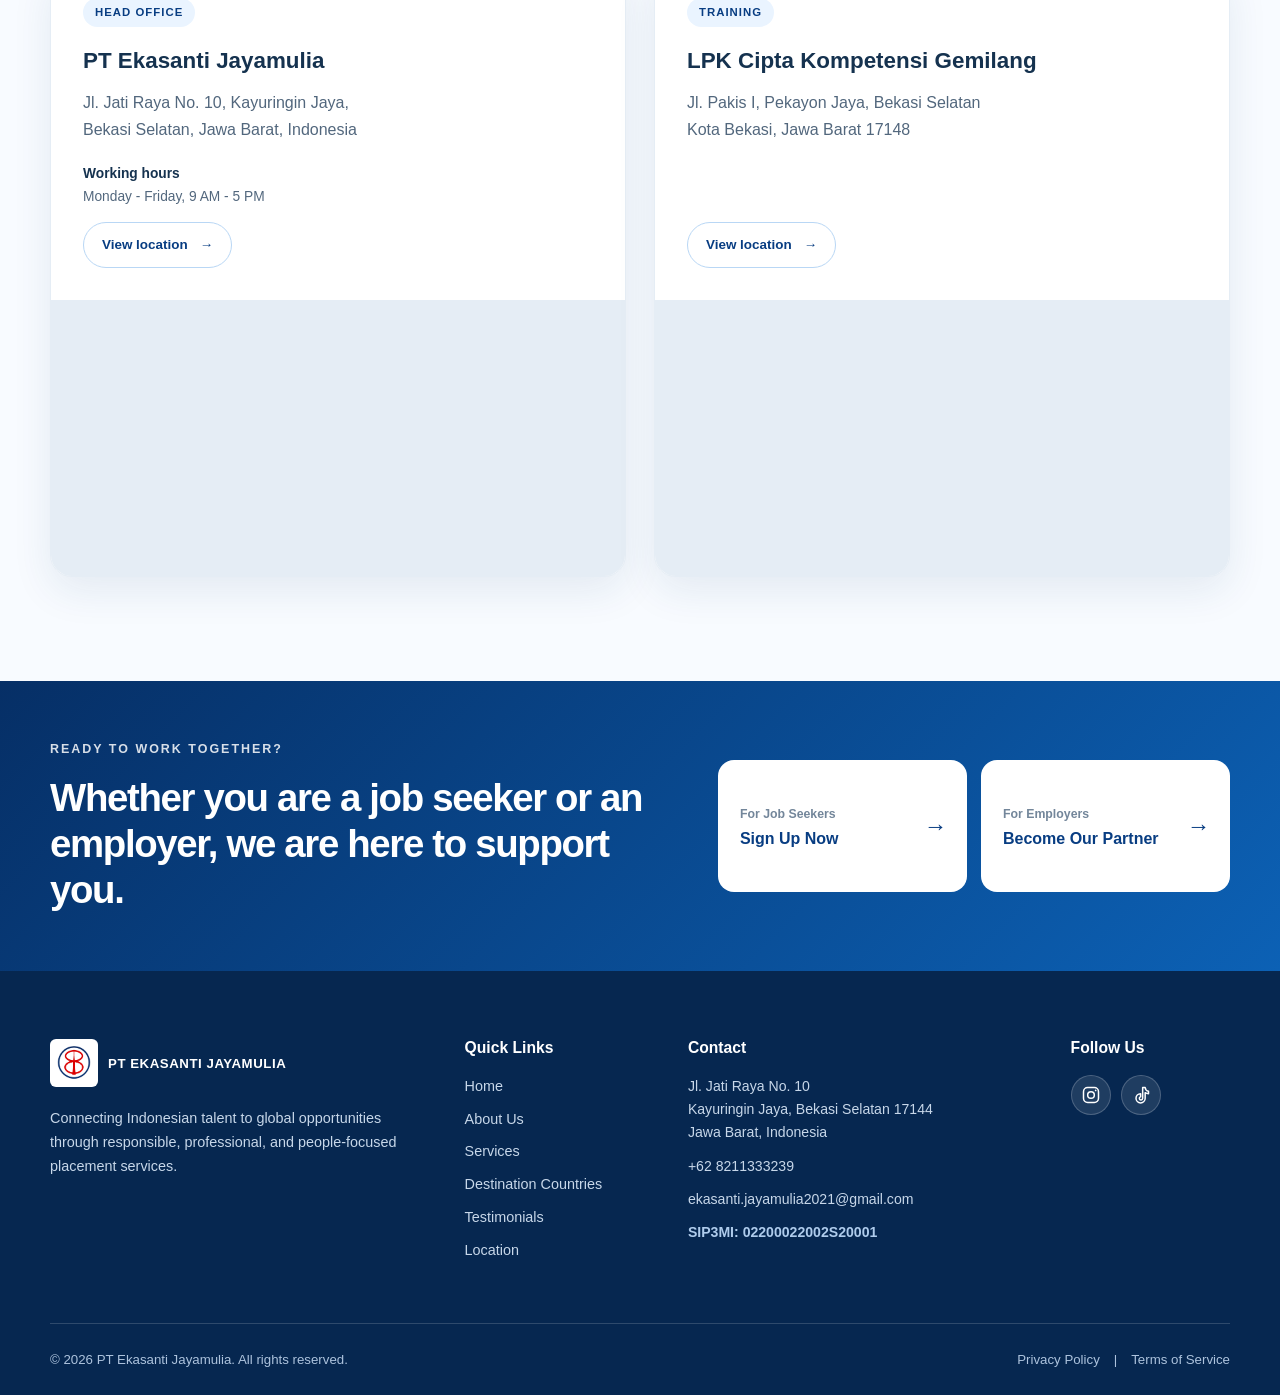
==== commit 20bc782e: "revision" ====
--- a/index.html
+++ b/index.html
@@ -1,312 +1,341 @@
 <!DOCTYPE html>
+
 <html lang="en">
 <head>
-  <meta charset="UTF-8" />
-  <meta name="viewport" content="width=device-width, initial-scale=1.0" />
-  <meta name="description" content="PT Ekasanti Jayamulia - Licensed Indonesian Migrant Worker Placement Company (P3MI) with more than 30 years of experience in international workforce placement." />
-  <title>PT Ekasanti Jayamulia | International Workforce Placement</title>
-  <link rel="stylesheet" href="style.css" />
+<meta charset="utf-8"/>
+<meta content="width=device-width, initial-scale=1.0" name="viewport"/>
+<meta content="PT Ekasanti Jayamulia - Licensed Indonesian Migrant Worker Placement Company (P3MI) with more than 30 years of experience in international workforce placement." name="description"/>
+<title>PT Ekasanti Jayamulia | International Workforce Placement</title>
+<link href="style.css" rel="stylesheet"/>
+<link href="favicon.ico?v=20260921" rel="icon" type="image/x-icon"/>
+<link href="assets/favicon-32x32.png?v=20260921" rel="icon" sizes="32x32" type="image/png"/>
+<link href="assets/favicon-16x16.png?v=20260921" rel="icon" sizes="16x16" type="image/png"/>
+<link href="assets/apple-touch-icon.png?v=20260921" rel="apple-touch-icon" sizes="180x180"/>
 </head>
 <body>
-  <header class="site-header">
-    <div class="container nav-wrap">
-      <a class="brand" href="#home" aria-label="PT Ekasanti Jayamulia home">
-        <img src="assets/logo.png" alt="PT Ekasanti Jayamulia logo" />
-        <span>PT EKASANTI JAYAMULIA</span>
-      </a>
-
-      <input class="nav-toggle" type="checkbox" id="nav-toggle" />
-      <label class="nav-toggle-label" for="nav-toggle" aria-label="Toggle navigation">
-        <span></span><span></span><span></span>
-      </label>
-
-      <nav class="main-nav" aria-label="Primary navigation">
-        <a class="active" href="#home">Home</a>
-        <a href="#about">About Us</a>
-        <a href="#services">Services</a>
-        <a href="#gallery">Gallery</a>
-        <a href="#testimonials">Testimonials</a>
-        <a href="#location">Location</a>
-        <a class="nav-cta" href="https://wa.me/6281282028098?text=Hello%20PT%20Ekasanti%20Jayamulia%2C%20I%20would%20like%20to%20ask%20about%20job%20placement%20opportunities." target="_blank" rel="noopener">Sign Up Now <span>→</span></a>
-      </nav>
-    </div>
-  </header>
-
-  <main>
-    <section class="hero" id="home">
-      <div class="hero-overlay"></div>
-      <div class="container hero-content">
-        <p class="eyebrow light">Welcome to</p>
-        <h1>PT Ekasanti Jayamulia</h1>
-        <p class="hero-copy">Licensed Indonesian Migrant Worker Placement Company (P3MI) with more than 30 years of experience in international workforce placement.</p>
-        <div class="hero-actions">
-          <a class="btn btn-primary" href="#partner">Partner With Us <span>→</span></a>
-          <a class="btn btn-light" href="#services">Explore Our Services</a>
-        </div>
-      </div>
-    </section>
-
-    <section class="section about" id="about">
-      <div class="container two-col about-grid">
-        <div class="about-image-wrap">
-          <img src="assets/about.jpg" alt="PT Ekasanti Jayamulia team in a meeting" />
-          <div class="experience-badge">
-            <strong>30+</strong>
-            <span>Years of Experience</span>
-          </div>
-        </div>
-
-        <div class="about-copy">
-          <p class="eyebrow">About Us <span></span></p>
-          <h2>Committed to People,<br />Driven by Opportunities</h2>
-          <p>PT Ekasanti Jayamulia is an Indonesian Migrant Workers Placement Company (P3MI) established in 1991 and licensed by the Minister of Manpower to provide services for the placement of Indonesian migrant workers abroad.</p>
-          <p>With more than three decades of experience, we have placed thousands of Indonesian workers across formal and informal sectors in Taiwan, Malaysia, Hong Kong, and Singapore.</p>
-          <p>Building on this strong foundation, we continue to expand our international network, including through developing opportunities in Türkiye and Slovakia, while building long-term partnerships with employers and institutions worldwide.</p>
-        </div>
-      </div>
-    </section>
-
-    <section class="section services-section" id="services">
-      <div class="container">
-        <div class="section-heading split-heading">
-          <div>
-            <p class="eyebrow">Our Services <span></span></p>
-            <h2>Comprehensive Workforce Solutions</h2>
-          </div>
-          <a class="text-link" href="#partner">Work With Us <span>→</span></a>
-        </div>
-
-        <div class="service-grid">
-          <article class="service-card">
-            <img src="assets/service-recruitment.jpg" alt="Recruitment and training" />
-            <div class="service-body">
-              <span class="icon-circle" aria-hidden="true">
-                <svg viewBox="0 0 24 24"><path d="M16 11c1.66 0 3-1.34 3-3s-1.34-3-3-3-3 1.34-3 3 1.34 3 3 3ZM8 11c1.66 0 3-1.34 3-3S9.66 5 8 5 5 6.34 5 8s1.34 3 3 3Zm8 2c-2 0-6 1-6 3v2h12v-2c0-2-4-3-6-3ZM8 13c-2.33 0-7 1.17-7 3.5V18h7v-2c0-.85.33-1.59.91-2.22A8.97 8.97 0 0 0 8 13Z"/></svg>
-              </span>
-              <h3>Recruitment, Training and Selection</h3>
-            </div>
-          </article>
-
-          <article class="service-card">
-            <img src="assets/service-documents.jpg" alt="Worker document processing" />
-            <div class="service-body">
-              <span class="icon-circle" aria-hidden="true">
-                <svg viewBox="0 0 24 24"><path d="M6 2h9l5 5v15H6V2Zm8 2v4h4l-4-4ZM9 12h8v-2H9v2Zm0 4h8v-2H9v2Zm0 4h6v-2H9v2Z"/></svg>
-              </span>
-              <h3>Document Processing</h3>
-            </div>
-          </article>
-
-          <article class="service-card">
-            <img src="assets/service-departure.jpg" alt="Aircraft for worker placement and departure" />
-            <div class="service-body">
-              <span class="icon-circle" aria-hidden="true">
-                <svg viewBox="0 0 24 24"><path d="m2.5 19 19-7-19-7v5l13 2-13 2v5Z"/></svg>
-              </span>
-              <h3>Placement and Departure Arrangement</h3>
-            </div>
-          </article>
-
-          <article class="service-card">
-            <img src="assets/service-monitoring.jpg" alt="Worker monitoring and support" />
-            <div class="service-body">
-              <span class="icon-circle" aria-hidden="true">
-                <svg viewBox="0 0 24 24"><path d="M12 2a8 8 0 0 0-8 8v5a3 3 0 0 0 3 3h1v-7H6v-1a6 6 0 1 1 12 0v1h-2v7h2v1h-5v2h5a2 2 0 0 0 2-2v-1a3 3 0 0 0 2-3v-5a8 8 0 0 0-8-8h-2Z"/></svg>
-              </span>
-              <h3>Monitoring Workers</h3>
-            </div>
-          </article>
-        </div>
-      </div>
-    </section>
-
-    <section class="section opportunity-section" id="destinations">
-      <div class="container opportunity-grid">
-        <div class="opportunity-panel">
-          <p class="eyebrow">Destination Countries <span></span></p>
-          <h2>Global Opportunities<br />for Indonesian Talent</h2>
-          <p class="muted">We have placed Indonesian workers in various countries and continue to expand to new markets.</p>
-
-          <div class="country-grid">
-            <div class="country"><span class="flag">🇹🇼</span><strong>Taiwan</strong></div>
-            <div class="country"><span class="flag">🇭🇰</span><strong>Hong Kong</strong></div>
-            <div class="country"><span class="flag">🇸🇬</span><strong>Singapore</strong></div>
-            <div class="country"><span class="flag">🇲🇾</span><strong>Malaysia</strong></div>
-            <div class="country"><span class="flag">🇹🇷</span><strong>Türkiye</strong></div>
-            <div class="country"><span class="flag">🇸🇰</span><strong>Slovakia</strong></div>
-          </div>
-          <small>Other destinations are subject to applicable government regulations.</small>
-        </div>
-
-        <div class="opportunity-panel sectors-panel">
-          <p class="eyebrow">Employment Sectors <span></span></p>
-          <h2>Manpower Solutions<br />Across Industries</h2>
-          <p class="muted">We provide workforce solutions across multiple sectors, including but not limited to:</p>
-
-          <div class="sector-grid">
-            <div class="sector-card"><span>🏭</span><strong>Manufacturing &amp;<br />Industrial Production</strong></div>
-            <div class="sector-card"><span>🚗</span><strong>Automotive<br />Industry</strong></div>
-            <div class="sector-card"><span>🏨</span><strong>Hospitality</strong></div>
-            <div class="sector-card"><span>📦</span><strong>Warehouse &amp;<br />Logistics</strong></div>
-            <div class="sector-card"><span>👷</span><strong>Construction &amp;<br />Technical Services</strong></div>
-            <div class="sector-card"><span>🏠</span><strong>Domestic<br />Workers</strong></div>
-          </div>
-        </div>
-      </div>
-    </section>
-
-    <section class="section gallery-section" id="gallery">
-      <div class="container">
-        <div class="section-heading centered-heading">
-          <p class="eyebrow">Gallery <span></span></p>
-          <h2>Our Activities &amp; Workforce Journey</h2>
-          <p>Training, preparation, placement, and moments with our workers and partners.</p>
-        </div>
-
-        <div class="gallery-grid">
-          <figure class="gallery-item wide"><img src="assets/gallery-1.jpg" alt="Worker departure group at the airport" /></figure>
-          <figure class="gallery-item"><img src="assets/gallery-2.jpg" alt="Worker in an industrial workplace" /></figure>
-          <figure class="gallery-item"><img src="assets/gallery-3.jpg" alt="Worker in production activity" /></figure>
-          <figure class="gallery-item tall"><img src="assets/gallery-4.jpg" alt="Group of Indonesian workers" /></figure>
-          <figure class="gallery-item"><img src="assets/gallery-5.jpg" alt="Workers in training uniforms" /></figure>
-          <figure class="gallery-item"><img src="assets/gallery-6.jpg" alt="Training session" /></figure>
-          <figure class="gallery-item"><img src="assets/gallery-7.jpg" alt="Workers at an airport" /></figure>
-          <figure class="gallery-item wide"><img src="assets/gallery-8.jpg" alt="Large workforce training group" /></figure>
-        </div>
-      </div>
-    </section>
-
-    <section class="section testimonials-section" id="testimonials">
-      <div class="container">
-        <div class="section-heading centered-heading">
-          <p class="eyebrow">Testimonials <span></span></p>
-          <h2>Stories From Our Workers</h2>
-          <p>What workers say about their preparation and placement experience with PT Ekasanti Jayamulia.</p>
-        </div>
-
-        <div class="testimonial-grid">
-          <article class="testimonial-card">
-            <img src="assets/testimonial-fitri.png" alt="Fitri Intan" />
-            <div>
-              <div class="stars" aria-label="5 stars">★★★★★</div>
-              <blockquote>“Pelayanan dari PT Ekasanti Jayamulia sangat baik. Sebelum berangkat saya dibekali informasi dan persiapan yang cukup, sehingga lebih siap menghadapi pekerjaan di luar negeri.”</blockquote>
-              <strong>Fitri Intan</strong>
-            </div>
-          </article>
-
-          <article class="testimonial-card">
-            <img src="assets/testimonial-wiwin.png" alt="Wiwin" />
-            <div>
-              <div class="stars" aria-label="5 stars">★★★★★</div>
-              <blockquote>“PT Ekasanti Jayamulia benar-benar menunjukkan perhatian terhadap kesejahteraan dan kesiapan para pekerjanya. Hal itu membuat saya merasa lebih aman, didukung, dan siap untuk memulai pekerjaan di luar negeri.”</blockquote>
-              <strong>Wiwin</strong>
-            </div>
-          </article>
-
-          <article class="testimonial-card">
-            <img src="assets/testimonial-linda.png" alt="Linda S" />
-            <div>
-              <div class="stars" aria-label="5 stars">★★★★★</div>
-              <blockquote>“Komitmen PT Ekasanti Jayamulia dalam memperhatikan hak, keamanan, dan kesejahteraan pekerja sangat terasa. Saya merasa proses yang dijalani tidak hanya profesional, tetapi juga penuh kepedulian.”</blockquote>
-              <strong>Linda S</strong>
-            </div>
-          </article>
-        </div>
-      </div>
-    </section>
-
-    <section class="section location-section" id="location">
-      <div class="container location-grid">
-        <div class="location-copy">
-          <p class="eyebrow">Location <span></span></p>
-          <h2>Visit Our Office</h2>
-          <p>Visit us to learn more about our migrant worker placement services and how we can support your overseas employment journey.</p>
-
-          <div class="contact-detail">
-            <span class="contact-icon">⌖</span>
-            <div><strong>Address</strong><p>Jl. Jati Raya No. 10, Kayuringin Jaya,<br />Bekasi Selatan, Jawa Barat, Indonesia</p></div>
-          </div>
-          <div class="contact-detail">
-            <span class="contact-icon">◷</span>
-            <div><strong>Working Hours</strong><p>Monday - Friday, 9 AM - 5 PM</p></div>
-          </div>
-          <a class="btn btn-primary location-btn" href="https://www.google.com/maps/search/?api=1&query=Jl.%20Jati%20Raya%20No.%2010%20Kayuringin%20Jaya%20Bekasi%20Selatan" target="_blank" rel="noopener">Open in Google Maps <span>→</span></a>
-        </div>
-
-        <div class="map-card">
-          <iframe title="PT Ekasanti Jayamulia location" loading="lazy" referrerpolicy="no-referrer-when-downgrade" src="https://www.google.com/maps?q=Jl.%20Jati%20Raya%20No.%2010%20Kayuringin%20Jaya%20Bekasi%20Selatan&output=embed"></iframe>
-        </div>
-      </div>
-    </section>
-
-    <section class="partner-section" id="partner">
-      <div class="container partner-inner">
-        <div>
-          <p class="eyebrow light">Ready to Work Together?</p>
-          <h2>Whether you are a job seeker or an employer, we are here to support you.</h2>
-        </div>
-        <div class="partner-actions">
-          <a class="partner-card" href="https://wa.me/6281282028098?text=Hello%20PT%20Ekasanti%20Jayamulia%2C%20I%20am%20a%20job%20seeker%20and%20would%20like%20to%20ask%20about%20available%20overseas%20placement%20opportunities." target="_blank" rel="noopener">
-            <span class="partner-label">For Job Seekers</span>
-            <strong>Sign Up Now</strong>
-            <span class="arrow">→</span>
-          </a>
-          <a class="partner-card" href="mailto:ekasanti.jayamulia2021@gmail.com?subject=Employer%20Partnership%20Inquiry%20-%20PT%20Ekasanti%20Jayamulia">
-            <span class="partner-label">For Employers</span>
-            <strong>Become Our Partner</strong>
-            <span class="arrow">→</span>
-          </a>
-        </div>
-      </div>
-    </section>
-  </main>
-
-  <footer class="site-footer">
-    <div class="container footer-grid">
-      <div class="footer-brand">
-        <a class="brand" href="#home">
-          <img src="assets/logo.png" alt="PT Ekasanti Jayamulia logo" />
-          <span>PT EKASANTI JAYAMULIA</span>
-        </a>
-        <p>Connecting Indonesian talent to global opportunities through responsible, professional, and people-focused placement services.</p>
-      </div>
-
-      <div class="footer-col">
-        <h3>Quick Links</h3>
-        <a href="#home">Home</a>
-        <a href="#about">About Us</a>
-        <a href="#services">Services</a>
-        <a href="#destinations">Destination Countries</a>
-        <a href="#testimonials">Testimonials</a>
-        <a href="#location">Location</a>
-      </div>
-
-      <div class="footer-col footer-contact">
-        <h3>Contact</h3>
-        <p>Jl. Jati Raya No. 10<br />Kayuringin Jaya, Bekasi Selatan 17144<br />Jawa Barat, Indonesia</p>
-        <a href="tel:+6281282028098">+62 812 8202 8098</a>
-        <a href="mailto:ekasanti.jayamulia2021@gmail.com">ekasanti.jayamulia2021@gmail.com</a>
-        <p class="license">SIP3MI: 02200022002S20001</p>
-      </div>
-
-      <div class="footer-col">
-        <h3>Follow Us</h3>
-        <div class="socials">
-          <!-- Replace # with the official LinkedIn and Instagram URLs before deployment. -->
-          <a href="#" aria-label="LinkedIn">in</a>
-          <a href="#" aria-label="Instagram">◎</a>
-        </div>
-      </div>
-    </div>
-
-    <div class="container footer-bottom">
-      <span>© 2026 PT Ekasanti Jayamulia. All rights reserved.</span>
-      <div><a href="#">Privacy Policy</a><span>|</span><a href="#">Terms of Service</a></div>
-    </div>
-  </footer>
-
-  <a class="floating-whatsapp" href="https://wa.me/6281282028098?text=Hello%20PT%20Ekasanti%20Jayamulia%2C%20I%20would%20like%20to%20ask%20for%20more%20information." target="_blank" rel="noopener" aria-label="Chat with us on WhatsApp">
-    <svg viewBox="0 0 24 24" aria-hidden="true"><path d="M20.5 3.5A11.86 11.86 0 0 0 12.04 0C5.46 0 .1 5.35.1 11.93c0 2.1.55 4.16 1.6 5.97L0 24l6.26-1.64a11.9 11.9 0 0 0 5.78 1.47h.01C18.63 23.83 24 18.48 24 11.9c0-3.18-1.24-6.16-3.5-8.4ZM12.04 21.82a9.87 9.87 0 0 1-5.03-1.38l-.36-.21-3.72.98.99-3.62-.24-.37a9.84 9.84 0 0 1-1.52-5.29c0-5.46 4.45-9.9 9.91-9.9 2.65 0 5.13 1.03 7 2.9a9.84 9.84 0 0 1 2.9 7c-.02 5.46-4.47 9.9-9.93 9.9Zm5.43-7.42c-.3-.15-1.76-.87-2.03-.97-.27-.1-.47-.15-.67.15-.2.3-.77.97-.94 1.17-.17.2-.35.22-.65.07-.3-.15-1.25-.46-2.39-1.48a8.96 8.96 0 0 1-1.65-2.05c-.17-.3-.02-.46.13-.61.13-.13.3-.35.45-.52.15-.17.2-.3.3-.5.1-.2.05-.37-.03-.52-.07-.15-.67-1.62-.92-2.22-.24-.58-.49-.5-.67-.51h-.57c-.2 0-.52.07-.79.37-.27.3-1.04 1.02-1.04 2.49s1.07 2.89 1.22 3.09c.15.2 2.1 3.2 5.08 4.48.71.31 1.27.49 1.7.63.71.23 1.36.2 1.87.12.57-.08 1.76-.72 2.01-1.42.25-.7.25-1.3.17-1.42-.07-.13-.27-.2-.57-.35Z"/></svg>
-  </a>
+<header class="site-header">
+<div class="container nav-wrap">
+<a aria-label="PT Ekasanti Jayamulia home" class="brand" href="#home">
+<img alt="PT Ekasanti Jayamulia logo" src="assets/logo.png"/>
+<span>PT EKASANTI JAYAMULIA</span>
+</a>
+<button aria-controls="primary-navigation" aria-expanded="false" aria-label="Open navigation" class="nav-toggle-label nav-menu-button" hidden="" id="nav-menu-button" type="button"><span></span><span></span><span></span></button>
+<nav aria-label="Primary navigation" class="main-nav" id="primary-navigation">
+<a class="active" href="#home">Home</a>
+<a href="#about">About Us</a>
+<a href="#services">Services</a>
+<a href="#gallery">Gallery</a>
+<a href="#testimonials">Testimonials</a>
+<a href="#location">Location</a>
+<a class="nav-cta" href="signup.html">Sign Up Now <span>→</span></a>
+</nav>
+</div>
+</header>
+<main>
+<section class="hero" id="home">
+<div class="hero-overlay"></div>
+<div class="container hero-content">
+<p class="eyebrow light">Welcome to</p>
+<h1>PT Ekasanti Jayamulia</h1>
+<p class="hero-copy">Licensed Indonesian Migrant Worker Placement Company (P3MI) with more than 30 years of experience in international workforce placement.</p>
+<div class="hero-actions">
+<a class="btn btn-primary" href="#partner">Partner With Us <span>→</span></a>
+<a class="btn btn-light" href="#services">Explore Our Services</a>
+</div>
+</div>
+</section>
+<section aria-labelledby="about-title" class="section about" id="about">
+<div class="container two-col about-grid">
+<div class="about-image-wrap">
+<img alt="PT Ekasanti Jayamulia team in a meeting" decoding="async" loading="lazy" src="assets/about.jpg"/>
+<div class="experience-badge">
+<strong>30+</strong>
+<span>Years of Experience</span>
+</div>
+</div>
+<div class="about-copy">
+<h2 class="eyebrow" id="about-title">About Us <span aria-hidden="true"></span></h2>
+<p>PT Ekasanti Jayamulia is an Indonesian Migrant Workers Placement Company (P3MI) established in 1991 and licensed by the Minister of Manpower to provide services for the placement of Indonesian migrant workers abroad.</p>
+<div class="why-us">
+<h3>Why Us?</h3>
+<ul class="advantages-list">
+<li>Over 30 Years of Industry Experience</li>
+<li>Safe, Legal, and Government-Regulated Placement</li>
+<li>Global Workforce Placement Network</li>
+<li>Commitment to Quality and Worker Welfare</li>
+<li>End-to-End Worker Protection, from Departure to Return</li>
+</ul>
+</div>
+</div>
+</div>
+</section>
+<section class="section services-section" id="services">
+<div class="container">
+<div class="section-heading split-heading">
+<div>
+<p class="eyebrow">Our Services <span></span></p>
+<h2>Comprehensive Workforce Solutions</h2>
+</div>
+<a class="text-link" href="#partner">Work With Us <span>→</span></a>
+</div>
+
+<div class="service-grid">
+<article class="service-card">
+<img alt="Recruitment and training" decoding="async" loading="lazy" src="assets/service-recruitment.jpg"/>
+<div class="service-body">
+<span aria-hidden="true" class="icon-circle">
+<svg viewbox="0 0 24 24"><path d="M16 11c1.66 0 3-1.34 3-3s-1.34-3-3-3-3 1.34-3 3 1.34 3 3 3ZM8 11c1.66 0 3-1.34 3-3S9.66 5 8 5 5 6.34 5 8s1.34 3 3 3Zm8 2c-2 0-6 1-6 3v2h12v-2c0-2-4-3-6-3ZM8 13c-2.33 0-7 1.17-7 3.5V18h7v-2c0-.85.33-1.59.91-2.22A8.97 8.97 0 0 0 8 13Z"></path></svg>
+</span>
+<h3>Recruitment, Training and Selection</h3>
+</div>
+</article>
+<article class="service-card">
+<img alt="Worker document processing" decoding="async" loading="lazy" src="assets/service-documents.jpg"/>
+<div class="service-body">
+<span aria-hidden="true" class="icon-circle">
+<svg viewbox="0 0 24 24"><path d="M6 2h9l5 5v15H6V2Zm8 2v4h4l-4-4ZM9 12h8v-2H9v2Zm0 4h8v-2H9v2Zm0 4h6v-2H9v2Z"></path></svg>
+</span>
+<h3>Document Processing</h3>
+</div>
+</article>
+<article class="service-card">
+<img alt="Aircraft for worker placement and departure" decoding="async" loading="lazy" src="assets/service-departure.jpg"/>
+<div class="service-body">
+<span aria-hidden="true" class="icon-circle">
+<svg viewbox="0 0 24 24"><path d="m2.5 19 19-7-19-7v5l13 2-13 2v5Z"></path></svg>
+</span>
+<h3>Placement and Departure Arrangement</h3>
+</div>
+</article>
+<article class="service-card">
+<img alt="Worker monitoring and support" decoding="async" loading="lazy" src="assets/service-monitoring.jpg"/>
+<div class="service-body">
+<span aria-hidden="true" class="icon-circle">
+<svg viewbox="0 0 24 24"><path d="M12 2a8 8 0 0 0-8 8v5a3 3 0 0 0 3 3h1v-7H6v-1a6 6 0 1 1 12 0v1h-2v7h2v1h-5v2h5a2 2 0 0 0 2-2v-1a3 3 0 0 0 2-3v-5a8 8 0 0 0-8-8h-2Z"></path></svg>
+</span>
+<h3>Monitoring Workers</h3>
+</div>
+</article>
+</div>
+</div>
+</section>
+<section class="section opportunity-section" id="destinations">
+<div class="container opportunity-grid">
+<div class="opportunity-panel">
+<p class="eyebrow">Destination Countries <span></span></p>
+<h2>Global Opportunities<br/>for Indonesian Talent</h2>
+<p class="muted">We have placed Indonesian workers in various countries and continue to expand to new markets.</p>
+<div class="country-grid">
+<div class="country"><span class="flag">🇹🇼</span><strong>Taiwan</strong></div>
+<div class="country"><span class="flag">🇭🇰</span><strong>Hong Kong</strong></div>
+<div class="country"><span class="flag">🇸🇬</span><strong>Singapore</strong></div>
+<div class="country"><span class="flag">🇲🇾</span><strong>Malaysia</strong></div>
+<div class="country"><span class="flag">🇹🇷</span><strong>Türkiye</strong></div>
+<div class="country"><span class="flag">🇸🇰</span><strong>Slovakia</strong></div>
+</div>
+<small>Other destinations are subject to applicable government regulations.</small>
+</div>
+<div class="opportunity-panel sectors-panel">
+<p class="eyebrow">Employment Sectors <span></span></p>
+<h2>Manpower Solutions<br/>Across Industries</h2>
+<p class="muted">We provide workforce solutions across multiple sectors, including but not limited to:</p>
+
+<div class="sector-grid">
+<div class="sector-card"><span aria-hidden="true" class="sector-icon"><img alt="" decoding="async" height="48" loading="lazy" src="assets/industries/01_manufacturing_industrial.svg" width="48"/></span><strong>Manufacturing &amp;<br/>Industrial Production</strong></div>
+<div class="sector-card"><span aria-hidden="true" class="sector-icon"><img alt="" decoding="async" height="48" loading="lazy" src="assets/industries/02_automotive_industry.svg" width="48"/></span><strong>Automotive<br/>Industry</strong></div>
+<div class="sector-card"><span aria-hidden="true" class="sector-icon"><img alt="" decoding="async" height="48" loading="lazy" src="assets/industries/03_hospitality.svg" width="48"/></span><strong>Hospitality</strong></div>
+<div class="sector-card"><span aria-hidden="true" class="sector-icon"><img alt="" decoding="async" height="48" loading="lazy" src="assets/industries/04_warehouse_logistics.svg" width="48"/></span><strong>Warehouse &amp;<br/>Logistics</strong></div>
+<div class="sector-card"><span aria-hidden="true" class="sector-icon"><img alt="" decoding="async" height="48" loading="lazy" src="assets/industries/05_construction_technical_services.svg" width="48"/></span><strong>Construction &amp;<br/>Technical Services</strong></div>
+<div class="sector-card"><span aria-hidden="true" class="sector-icon"><img alt="" decoding="async" height="48" loading="lazy" src="assets/industries/06_domestic_workers.svg" width="48"/></span><strong>Domestic<br/>Workers</strong></div>
+</div>
+</div>
+</div>
+</section>
+<section class="section gallery-section" id="gallery">
+<div class="container">
+<div class="section-heading centered-heading">
+<p class="eyebrow">Gallery <span></span></p>
+<h2 id="gallery-title">Our Activities</h2>
+<p>Training, preparation, departure, and moments throughout the placement journey</p>
+</div>
+<div aria-labelledby="gallery-title" aria-roledescription="carousel" class="gallery-carousel" data-carousel="" role="region"><div aria-label="Activity photos. Swipe or use the arrow buttons to browse. Select a photo to enlarge it." class="gallery-track" id="gallery-track" tabindex="0">
+<figure aria-label="Photo 1 of 9" aria-roledescription="slide" class="gallery-item" role="group" style="--photo-ratio: 1200 / 1600;"><a aria-label="Open photo 1: Departure group at the airport" class="gallery-photo-link" data-gallery-photo="" href="assets/gallery-1.jpg"><img alt="Departure group at the airport" decoding="async" draggable="false" height="1600" loading="lazy" src="assets/gallery-1.jpg" width="1200"/><span aria-hidden="true" class="gallery-zoom"><svg fill="none" stroke="currentColor" stroke-width="1.8" viewbox="0 0 24 24"><path d="M9 3H3v6m12-6h6v6M3 15v6h6m12-6v6h-6"></path></svg></span></a></figure>
+<figure aria-label="Photo 2 of 9" aria-roledescription="slide" class="gallery-item" role="group" style="--photo-ratio: 768 / 1024;"><a aria-label="Open photo 2: Group activity in green uniforms" class="gallery-photo-link" data-gallery-photo="" href="assets/gallery-2.jpg"><img alt="Group activity in green uniforms" decoding="async" draggable="false" height="1024" loading="lazy" src="assets/gallery-2.jpg" width="768"/><span aria-hidden="true" class="gallery-zoom"><svg fill="none" stroke="currentColor" stroke-width="1.8" viewbox="0 0 24 24"><path d="M9 3H3v6m12-6h6v6M3 15v6h6m12-6v6h-6"></path></svg></span></a></figure>
+<figure aria-label="Photo 3 of 9" aria-roledescription="slide" class="gallery-item" role="group" style="--photo-ratio: 1600 / 1200;"><a aria-label="Open photo 3: Classroom preparation session" class="gallery-photo-link" data-gallery-photo="" href="assets/gallery-3.jpg"><img alt="Classroom preparation session" decoding="async" draggable="false" height="1200" loading="lazy" src="assets/gallery-3.jpg" width="1600"/><span aria-hidden="true" class="gallery-zoom"><svg fill="none" stroke="currentColor" stroke-width="1.8" viewbox="0 0 24 24"><path d="M9 3H3v6m12-6h6v6M3 15v6h6m12-6v6h-6"></path></svg></span></a></figure>
+<figure aria-label="Photo 4 of 9" aria-roledescription="slide" class="gallery-item" role="group" style="--photo-ratio: 2316 / 3088;"><a aria-label="Open photo 4: A moment together during the placement journey" class="gallery-photo-link" data-gallery-photo="" href="assets/gallery-4.jpg"><img alt="A moment together during the placement journey" decoding="async" draggable="false" height="3088" loading="lazy" src="assets/gallery-4.jpg" width="2316"/><span aria-hidden="true" class="gallery-zoom"><svg fill="none" stroke="currentColor" stroke-width="1.8" viewbox="0 0 24 24"><path d="M9 3H3v6m12-6h6v6M3 15v6h6m12-6v6h-6"></path></svg></span></a></figure>
+<figure aria-label="Photo 5 of 9" aria-roledescription="slide" class="gallery-item" role="group" style="--photo-ratio: 1200 / 1600;"><a aria-label="Open photo 5: Learning and preparation in the classroom" class="gallery-photo-link" data-gallery-photo="" href="assets/gallery-5.jpg"><img alt="Learning and preparation in the classroom" decoding="async" draggable="false" height="1600" loading="lazy" src="assets/gallery-5.jpg" width="1200"/><span aria-hidden="true" class="gallery-zoom"><svg fill="none" stroke="currentColor" stroke-width="1.8" viewbox="0 0 24 24"><path d="M9 3H3v6m12-6h6v6M3 15v6h6m12-6v6h-6"></path></svg></span></a></figure>
+<figure aria-label="Photo 6 of 9" aria-roledescription="slide" class="gallery-item" role="group" style="--photo-ratio: 1200 / 1600;"><a aria-label="Open photo 6: Group photo during the placement journey" class="gallery-photo-link" data-gallery-photo="" href="assets/gallery-6.jpg"><img alt="Group photo during the placement journey" decoding="async" draggable="false" height="1600" loading="lazy" src="assets/gallery-6.jpg" width="1200"/><span aria-hidden="true" class="gallery-zoom"><svg fill="none" stroke="currentColor" stroke-width="1.8" viewbox="0 0 24 24"><path d="M9 3H3v6m12-6h6v6M3 15v6h6m12-6v6h-6"></path></svg></span></a></figure>
+<figure aria-label="Photo 7 of 9" aria-roledescription="slide" class="gallery-item" role="group" style="--photo-ratio: 966 / 1410;"><a aria-label="Open photo 7: Ready for departure at the airport" class="gallery-photo-link" data-gallery-photo="" href="assets/gallery-7.jpg"><img alt="Ready for departure at the airport" decoding="async" draggable="false" height="1410" loading="lazy" src="assets/gallery-7.jpg" width="966"/><span aria-hidden="true" class="gallery-zoom"><svg fill="none" stroke="currentColor" stroke-width="1.8" viewbox="0 0 24 24"><path d="M9 3H3v6m12-6h6v6M3 15v6h6m12-6v6h-6"></path></svg></span></a></figure>
+<figure aria-label="Photo 8 of 9" aria-roledescription="slide" class="gallery-item" role="group" style="--photo-ratio: 4080 / 2288;"><a aria-label="Open photo 8: A group moment with our participants" class="gallery-photo-link" data-gallery-photo="" href="assets/gallery-8.jpg"><img alt="A group moment with our participants" decoding="async" draggable="false" height="2288" loading="lazy" src="assets/gallery-8.jpg" width="4080"/><span aria-hidden="true" class="gallery-zoom"><svg fill="none" stroke="currentColor" stroke-width="1.8" viewbox="0 0 24 24"><path d="M9 3H3v6m12-6h6v6M3 15v6h6m12-6v6h-6"></path></svg></span></a></figure>
+<figure aria-label="Photo 9 of 9" aria-roledescription="slide" class="gallery-item" role="group" style="--photo-ratio: 768 / 1024;"><a aria-label="Open photo 9: Participants in green uniforms on the staircase" class="gallery-photo-link" data-gallery-photo="" href="assets/gallery-9.jpg"><img alt="Participants in green uniforms on the staircase" decoding="async" draggable="false" height="1024" loading="lazy" src="assets/gallery-9.jpg" width="768"/><span aria-hidden="true" class="gallery-zoom"><svg fill="none" stroke="currentColor" stroke-width="1.8" viewbox="0 0 24 24"><path d="M9 3H3v6m12-6h6v6M3 15v6h6m12-6v6h-6"></path></svg></span></a></figure>
+</div><div class="gallery-controls" hidden="">
+<p class="gallery-hint">Click a photo to view full size.</p>
+<div class="gallery-navigation">
+<span class="gallery-counter">9 photos</span>
+<button aria-controls="gallery-track" aria-label="Scroll photos left" class="carousel-arrow" data-direction="previous" type="button"><svg aria-hidden="true" viewbox="0 0 24 24"><path d="m14 5-7 7 7 7"></path></svg></button>
+<button aria-controls="gallery-track" aria-label="Scroll photos right" class="carousel-arrow" data-direction="next" type="button"><svg aria-hidden="true" viewbox="0 0 24 24"><path d="m10 5 7 7-7 7"></path></svg></button>
+</div>
+</div></div>
+</div>
+</section>
+<section class="section testimonials-section" id="testimonials">
+<div class="container">
+<div class="section-heading centered-heading">
+<p class="eyebrow">Testimonials <span></span></p>
+<h2>Their Journey With Us</h2>
+<p>What our PMI say about their preparation and placement experience with PT Ekasanti Jayamulia</p>
+</div>
+<div class="testimonial-grid">
+<article class="testimonial-card">
+<img alt="Fitri Intan" decoding="async" loading="lazy" src="assets/testimonial-fitri.png"/>
+<div>
+<div aria-label="5 stars" class="stars">★★★★★</div>
+<blockquote>“Pelayanan dari PT Ekasanti Jayamulia sangat baik. Sebelum berangkat saya dibekali informasi dan persiapan yang cukup, sehingga lebih siap menghadapi pekerjaan di luar negeri.”</blockquote>
+<strong>Fitri Intan</strong>
+</div>
+</article>
+<article class="testimonial-card">
+<img alt="Wiwin" decoding="async" loading="lazy" src="assets/testimonial-wiwin.png"/>
+<div>
+<div aria-label="5 stars" class="stars">★★★★★</div>
+<blockquote>“PT Ekasanti Jayamulia benar-benar menunjukkan perhatian terhadap kesejahteraan dan kesiapan para pekerjanya. Hal itu membuat saya merasa lebih aman, didukung, dan siap untuk memulai pekerjaan di luar negeri.”</blockquote>
+<strong>Wiwin</strong>
+</div>
+</article>
+<article class="testimonial-card">
+<img alt="Linda S" decoding="async" loading="lazy" src="assets/testimonial-linda.png"/>
+<div>
+<div aria-label="5 stars" class="stars">★★★★★</div>
+<blockquote>“Komitmen PT Ekasanti Jayamulia dalam memperhatikan hak, keamanan, dan kesejahteraan pekerja sangat terasa. Saya merasa proses yang dijalani tidak hanya profesional, tetapi juga penuh kepedulian.”</blockquote>
+<strong>Linda S</strong>
+</div>
+</article>
+</div>
+</div>
+</section>
+<section aria-labelledby="locations-title" class="section location-section" id="location">
+<div class="container">
+<div class="section-heading centered-heading">
+<p class="eyebrow">Locations <span aria-hidden="true"></span></p>
+<h2 id="locations-title">Visit Our Locations</h2>
+</div>
+<div class="locations-grid">
+<article class="location-card">
+<div class="location-card-copy">
+<span class="location-label">Head Office</span>
+<h3>PT Ekasanti Jayamulia</h3>
+<p class="location-address">Jl. Jati Raya No. 10, Kayuringin Jaya,<br/>Bekasi Selatan, Jawa Barat, Indonesia</p>
+<p class="location-hours"><strong>Working hours</strong><br/>Monday - Friday, 9 AM - 5 PM</p>
+<a class="text-link" href="https://www.google.com/maps/search/?api=1&amp;query=Jl.%20Jati%20Raya%20No.%2010%20Kayuringin%20Jaya%20Bekasi%20Selatan" rel="noopener noreferrer" target="_blank">View location <span aria-hidden="true">→</span></a>
+</div>
+<div class="location-map"><iframe loading="lazy" referrerpolicy="no-referrer-when-downgrade" src="https://www.google.com/maps?q=Jl.%20Jati%20Raya%20No.%2010%20Kayuringin%20Jaya%20Bekasi%20Selatan&amp;output=embed" title="Head office: Jl. Jati Raya No. 10, Bekasi"></iframe></div>
+</article>
+<article class="location-card">
+<div class="location-card-copy">
+<span class="location-label">Training</span>
+<h3>LPK Cipta Kompetensi Gemilang</h3>
+<p class="location-address">Jl. Pakis I, Pekayon Jaya, Bekasi Selatan<br/>Kota Bekasi, Jawa Barat 17148</p>
+<!-- The PDF's exact link is preserved. It is labelled PT. EKASANTI JAYAMULIA in its URL; please confirm the training pin before publishing. -->
+<a class="text-link" href="https://www.google.com/search?client=safari&amp;hs=DeKB&amp;sca_esv=7e0b80c1489ba33d&amp;hl=en-id&amp;cs=0&amp;output=search&amp;kgmid=%2Fg%2F11h76gp2gj&amp;q=PT.%20EKASANTI%20JAYAMULIA&amp;shem=epsd1%2Cltae%2Crimspwouoe&amp;shndl=30&amp;source=sh%2Fx%2Floc%2Fact%2Fm4%2F3" rel="noopener noreferrer" target="_blank">View location <span aria-hidden="true">→</span></a>
+</div>
+<!-- Address-based map preview, not a verified business pin. -->
+<div class="location-map"><iframe loading="lazy" referrerpolicy="no-referrer-when-downgrade" src="https://www.google.com/maps?q=Jl.%20Pakis%20I%2C%20Pekayon%20Jaya%2C%20Bekasi%20Selatan%2C%20Kota%20Bekasi%2C%20Jawa%20Barat%2017148&amp;output=embed" title="Training address area: Jl. Pakis I, Pekayon Jaya, Bekasi"></iframe></div>
+</article>
+</div>
+</div>
+</section>
+<section class="partner-section" id="partner">
+<div class="container partner-inner">
+<div>
+<p class="eyebrow light">Ready to Work Together?</p>
+<h2>Whether you are a job seeker or an employer, we are here to support you.</h2>
+</div>
+<div class="partner-actions">
+<a class="partner-card" href="signup.html">
+<span class="partner-label">For Job Seekers</span>
+<strong>Sign Up Now</strong>
+<span class="arrow">→</span>
+</a>
+<a class="partner-card" href="mailto:ekasanti.jayamulia2021@gmail.com?subject=Employer%20Partnership%20Inquiry%20-%20PT%20Ekasanti%20Jayamulia">
+<span class="partner-label">For Employers</span>
+<strong>Become Our Partner</strong>
+<span class="arrow">→</span>
+</a>
+</div>
+</div>
+</section>
+</main>
+<footer class="site-footer">
+<div class="container footer-grid">
+<div class="footer-brand">
+<a class="brand" href="#home">
+<img alt="PT Ekasanti Jayamulia logo" src="assets/logo.png"/>
+<span>PT EKASANTI JAYAMULIA</span>
+</a>
+<p>Connecting Indonesian talent to global opportunities through responsible, professional, and people-focused placement services.</p>
+</div>
+<div class="footer-col">
+<h3>Quick Links</h3>
+<a href="#home">Home</a>
+<a href="#about">About Us</a>
+<a href="#services">Services</a>
+<a href="#destinations">Destination Countries</a>
+<a href="#testimonials">Testimonials</a>
+<a href="#location">Location</a>
+</div>
+<div class="footer-col footer-contact">
+<h3>Contact</h3>
+<p>Jl. Jati Raya No. 10<br/>Kayuringin Jaya, Bekasi Selatan 17144<br/>Jawa Barat, Indonesia</p>
+<a href="tel:+628211333239">+62 8211333239</a>
+<a href="mailto:ekasanti.jayamulia2021@gmail.com">ekasanti.jayamulia2021@gmail.com</a>
+<p class="license">SIP3MI: 02200022002S20001</p>
+</div>
+<div class="footer-col">
+<h3>Follow Us</h3>
+<div class="socials">
+<a aria-label="PT Ekasanti Jayamulia on Instagram" href="https://www.instagram.com/pt.ekasantijayamulia/" rel="noopener noreferrer" target="_blank">
+<svg aria-hidden="true" fill="none" stroke="currentColor" stroke-width="1.8" viewbox="0 0 24 24"><rect height="18" rx="5" width="18" x="3" y="3"></rect><circle cx="12" cy="12" r="4"></circle><circle cx="17.6" cy="6.5" fill="currentColor" r="1" stroke="none"></circle></svg>
+</a>
+<a aria-label="PT Ekasanti Jayamulia on TikTok" href="https://www.tiktok.com/@ekasanti.jayamulia" rel="noopener noreferrer" target="_blank">
+<svg aria-hidden="true" fill="none" stroke="currentColor" stroke-linecap="round" stroke-linejoin="round" stroke-width="1.8" viewbox="0 0 24 24"><path d="M14 3h3c.3 2.7 1.7 4.1 4 4.5v3a8 8 0 0 1-4-1.3V16a5.5 5.5 0 1 1-5.5-5.5V14a2 2 0 1 0 2.5 2V3Z"></path></svg>
+</a>
+</div>
+</div>
+</div>
+<div class="container footer-bottom">
+<span>© 2026 PT Ekasanti Jayamulia. All rights reserved.</span>
+<div><a href="#">Privacy Policy</a><span>|</span><a href="#">Terms of Service</a></div>
+</div>
+</footer>
+<script defer="" src="main.js"></script>
+<a aria-label="Chat with us on WhatsApp" class="floating-whatsapp" href="https://wa.me/628211333239?text=Hello%20PT%20Ekasanti%20Jayamulia%2C%20I%20would%20like%20to%20ask%20for%20more%20information." rel="noopener" target="_blank">
+<svg aria-hidden="true" viewbox="0 0 24 24"><path d="M20.5 3.5A11.86 11.86 0 0 0 12.04 0C5.46 0 .1 5.35.1 11.93c0 2.1.55 4.16 1.6 5.97L0 24l6.26-1.64a11.9 11.9 0 0 0 5.78 1.47h.01C18.63 23.83 24 18.48 24 11.9c0-3.18-1.24-6.16-3.5-8.4ZM12.04 21.82a9.87 9.87 0 0 1-5.03-1.38l-.36-.21-3.72.98.99-3.62-.24-.37a9.84 9.84 0 0 1-1.52-5.29c0-5.46 4.45-9.9 9.91-9.9 2.65 0 5.13 1.03 7 2.9a9.84 9.84 0 0 1 2.9 7c-.02 5.46-4.47 9.9-9.93 9.9Zm5.43-7.42c-.3-.15-1.76-.87-2.03-.97-.27-.1-.47-.15-.67.15-.2.3-.77.97-.94 1.17-.17.2-.35.22-.65.07-.3-.15-1.25-.46-2.39-1.48a8.96 8.96 0 0 1-1.65-2.05c-.17-.3-.02-.46.13-.61.13-.13.3-.35.45-.52.15-.17.2-.3.3-.5.1-.2.05-.37-.03-.52-.07-.15-.67-1.62-.92-2.22-.24-.58-.49-.5-.67-.51h-.57c-.2 0-.52.07-.79.37-.27.3-1.04 1.02-1.04 2.49s1.07 2.89 1.22 3.09c.15.2 2.1 3.2 5.08 4.48.71.31 1.27.49 1.7.63.71.23 1.36.2 1.87.12.57-.08 1.76-.72 2.01-1.42.25-.7.25-1.3.17-1.42-.07-.13-.27-.2-.57-.35Z"></path></svg>
+</a>
+
+
+<dialog aria-describedby="lightbox-caption" aria-labelledby="lightbox-title" class="gallery-lightbox" id="gallery-lightbox">
+<div class="lightbox-shell">
+<header class="lightbox-header">
+<h2 id="lightbox-title">Our Activities</h2>
+<div class="lightbox-header-actions">
+<span aria-atomic="true" aria-live="polite" class="lightbox-counter" id="lightbox-counter"></span>
+<button aria-label="Close photo viewer" autofocus="" class="lightbox-button lightbox-close" type="button">
+<svg aria-hidden="true" viewbox="0 0 24 24"><path d="m6 6 12 12M18 6 6 18"></path></svg>
+</button>
+</div>
+</header>
+<div class="lightbox-stage">
+<button aria-label="Previous photo" class="lightbox-button lightbox-previous" type="button"><svg aria-hidden="true" viewbox="0 0 24 24"><path d="m14 5-7 7 7 7"></path></svg></button>
+<div class="lightbox-image-wrap"><img alt="" decoding="async" draggable="false" id="lightbox-image"/></div>
+<button aria-label="Next photo" class="lightbox-button lightbox-next" type="button"><svg aria-hidden="true" viewbox="0 0 24 24"><path d="m10 5 7 7-7 7"></path></svg></button>
+</div>
+<footer class="lightbox-footer">
+<p id="lightbox-caption"></p>
+<p class="lightbox-instructions">Swipe or use the arrows to browse. Press Esc to close.</p>
+</footer>
+</div>
+</dialog>
+
+<script defer="" src="gallery.js"></script>
 </body>
 </html>
--- a/style.css
+++ b/style.css
@@ -14,6 +14,7 @@
   --shadow-strong: 0 18px 50px rgba(9, 61, 130, 0.16);
   --radius: 22px;
   --container: 1180px;
+  --font-heading: "Inter", "Segoe UI", Arial, sans-serif;
 }
 
 * {
@@ -76,7 +77,7 @@
 
 h1,
 h2 {
-  font-family: "Arial Narrow", "Roboto Condensed", "Aptos Narrow", Arial, sans-serif;
+  font-family: var(--font-heading);
   letter-spacing: -0.025em;
 }
 
@@ -140,7 +141,7 @@
   gap: 10px;
   min-width: max-content;
   color: var(--navy);
-  font-family: "Arial Narrow", Arial, sans-serif;
+  font-family: var(--font-heading);
   font-size: 0.95rem;
   font-weight: 900;
   letter-spacing: 0.035em;
@@ -542,26 +543,11 @@
   color: var(--muted);
 }
 
-.gallery-grid {
-  display: grid;
-  grid-template-columns: repeat(4, 1fr);
-  grid-auto-rows: 190px;
-  gap: 14px;
-}
-
 .gallery-item {
   margin: 0;
   overflow: hidden;
   border-radius: 16px;
   background: #dfeaf5;
-}
-
-.gallery-item.wide {
-  grid-column: span 2;
-}
-
-.gallery-item.tall {
-  grid-row: span 2;
 }
 
 .gallery-item img {
@@ -929,7 +915,7 @@
     transition: max-height 0.3s ease, padding 0.3s ease;
   }
 
-  .nav-toggle:checked ~ .main-nav {
+  .site-header.menu-open .main-nav {
     max-height: 620px;
     padding-top: 16px;
     padding-bottom: 20px;
@@ -984,10 +970,7 @@
     grid-template-columns: repeat(2, 1fr);
   }
 
-  .gallery-grid {
-    grid-template-columns: repeat(2, 1fr);
-  }
-}
+  }
 
 @media (max-width: 640px) {
   .container {
@@ -1065,24 +1048,6 @@
   .country-grid,
   .sector-grid {
     grid-template-columns: repeat(2, 1fr);
-  }
-
-  .gallery-grid {
-    display: flex;
-    overflow-x: auto;
-    gap: 12px;
-    scroll-snap-type: x mandatory;
-    padding-bottom: 10px;
-  }
-
-  .gallery-item,
-  .gallery-item.wide,
-  .gallery-item.tall {
-    flex: 0 0 82%;
-    height: 250px;
-    grid-column: auto;
-    grid-row: auto;
-    scroll-snap-align: start;
   }
 
   .testimonial-grid {
@@ -1131,3 +1096,756 @@
     bottom: 16px;
   }
 }
+
+/* Sign Up Page */
+.signup-hero {
+  position: relative;
+  overflow: hidden;
+  padding: 84px 0 76px;
+  color: var(--white);
+  background:
+    linear-gradient(115deg, rgba(6, 47, 102, 0.98), rgba(11, 94, 182, 0.92)),
+    url("assets/hero.png") center / cover no-repeat;
+}
+
+.signup-hero::after {
+  content: "";
+  position: absolute;
+  top: -120px;
+  right: -80px;
+  width: 430px;
+  height: 430px;
+  border: 1px solid rgba(255, 255, 255, 0.13);
+  border-radius: 50%;
+  box-shadow: 0 0 0 80px rgba(255, 255, 255, 0.025), 0 0 0 160px rgba(255, 255, 255, 0.018);
+}
+
+.signup-hero-inner {
+  position: relative;
+  z-index: 1;
+  display: grid;
+  grid-template-columns: 1.4fr 0.6fr;
+  align-items: end;
+  gap: 48px;
+}
+
+.signup-hero h1 {
+  margin-bottom: 18px;
+  color: var(--white);
+  font-size: clamp(2.8rem, 6vw, 5rem);
+  text-transform: uppercase;
+}
+
+.signup-hero p:not(.eyebrow) {
+  max-width: 720px;
+  margin-bottom: 0;
+  color: rgba(255, 255, 255, 0.82);
+  font-size: 1.03rem;
+}
+
+.signup-hero-note {
+  display: flex;
+  flex-direction: column;
+  gap: 4px;
+  padding: 20px 22px;
+  border: 1px solid rgba(255, 255, 255, 0.22);
+  border-radius: 16px;
+  background: rgba(255, 255, 255, 0.1);
+  backdrop-filter: blur(10px);
+}
+
+.signup-hero-note strong {
+  color: var(--white);
+}
+
+.signup-hero-note span {
+  color: rgba(255, 255, 255, 0.74);
+  font-size: 0.88rem;
+}
+
+.signup-section {
+  background: linear-gradient(180deg, #f6faff 0%, #ffffff 100%);
+}
+
+.signup-layout {
+  display: grid;
+  grid-template-columns: 0.72fr 1.28fr;
+  gap: 56px;
+  align-items: start;
+}
+
+.signup-info {
+  position: sticky;
+  top: 112px;
+}
+
+.signup-info > p:not(.eyebrow) {
+  max-width: 430px;
+  margin-bottom: 32px;
+}
+
+.signup-info h2 {
+  font-size: clamp(2.1rem, 3.4vw, 3rem);
+}
+
+.signup-info-card {
+  display: grid;
+  grid-template-columns: 48px 1fr;
+  gap: 15px;
+  padding: 18px 0;
+  border-top: 1px solid var(--line);
+}
+
+.signup-info-card:last-child {
+  border-bottom: 1px solid var(--line);
+}
+
+.signup-step {
+  display: grid;
+  width: 42px;
+  height: 42px;
+  place-items: center;
+  border-radius: 12px;
+  color: var(--navy);
+  background: var(--sky);
+  font-size: 0.78rem;
+  font-weight: 900;
+}
+
+.signup-info-card strong {
+  color: var(--ink);
+}
+
+.signup-info-card p {
+  margin: 4px 0 0;
+  font-size: 0.9rem;
+  line-height: 1.55;
+}
+
+.signup-form-card {
+  padding: 42px;
+  border: 1px solid var(--line);
+  border-radius: 24px;
+  background: var(--white);
+  box-shadow: var(--shadow-strong);
+}
+
+.form-heading {
+  margin-bottom: 32px;
+  padding-bottom: 25px;
+  border-bottom: 1px solid var(--line);
+}
+
+.form-heading h2 {
+  margin: 6px 0 8px;
+  font-size: clamp(2rem, 3vw, 2.7rem);
+}
+
+.form-heading p {
+  margin: 0;
+  color: var(--muted);
+  font-size: 0.86rem;
+}
+
+.form-kicker {
+  color: var(--blue);
+  font-size: 0.76rem;
+  font-weight: 850;
+  letter-spacing: 0.11em;
+  text-transform: uppercase;
+}
+
+.form-grid {
+  display: grid;
+  grid-template-columns: repeat(2, minmax(0, 1fr));
+  gap: 24px 20px;
+}
+
+.form-field {
+  display: flex;
+  min-width: 0;
+  flex-direction: column;
+}
+
+.form-field.full-width {
+  grid-column: 1 / -1;
+}
+
+.form-field label {
+  margin-bottom: 9px;
+  color: var(--ink);
+  font-size: 0.9rem;
+  font-weight: 750;
+}
+
+.required-mark {
+  color: #d63638;
+}
+
+.optional-label {
+  display: inline-block;
+  margin-left: 6px;
+  padding: 2px 7px;
+  border-radius: 999px;
+  color: var(--muted);
+  background: #f0f4f8;
+  font-size: 0.68rem;
+  font-weight: 700;
+  vertical-align: middle;
+}
+
+.form-field input,
+.form-field select,
+.form-field textarea {
+  width: 100%;
+  border: 1px solid #d6e1ec;
+  border-radius: 11px;
+  outline: none;
+  color: var(--ink);
+  background: #fbfdff;
+  transition: border-color 0.2s ease, box-shadow 0.2s ease, background 0.2s ease;
+}
+
+.form-field input,
+.form-field select {
+  min-height: 52px;
+  padding: 0 14px;
+}
+
+.form-field textarea {
+  min-height: 118px;
+  padding: 14px;
+  resize: vertical;
+}
+
+.form-field input:focus,
+.form-field select:focus,
+.form-field textarea:focus {
+  border-color: var(--blue);
+  background: var(--white);
+  box-shadow: 0 0 0 4px rgba(17, 136, 246, 0.1);
+}
+
+.form-field input[readonly] {
+  cursor: default;
+  color: var(--navy);
+  background: #f1f6fb;
+  font-weight: 750;
+}
+
+.form-field .is-invalid {
+  border-color: #d63638;
+  box-shadow: 0 0 0 3px rgba(214, 54, 56, 0.08);
+}
+
+.field-help {
+  margin-top: 6px;
+  color: var(--muted);
+  font-size: 0.76rem;
+}
+
+.field-error {
+  min-height: 0;
+  margin-top: 5px;
+  color: #c6292b;
+  font-size: 0.76rem;
+  font-weight: 650;
+}
+
+.input-with-suffix {
+  position: relative;
+}
+
+.input-with-suffix input {
+  padding-right: 64px;
+}
+
+.input-with-suffix > span {
+  position: absolute;
+  top: 50%;
+  right: 14px;
+  color: var(--muted);
+  font-size: 0.78rem;
+  transform: translateY(-50%);
+}
+
+.form-submit-row {
+  display: flex;
+  align-items: center;
+  justify-content: space-between;
+  gap: 24px;
+  margin-top: 30px;
+  padding-top: 26px;
+  border-top: 1px solid var(--line);
+}
+
+.form-submit-row p {
+  max-width: 480px;
+  margin: 0;
+  color: var(--muted);
+  font-size: 0.78rem;
+  line-height: 1.55;
+}
+
+.submit-btn {
+  flex: 0 0 auto;
+  min-width: 205px;
+  border: 0;
+  cursor: pointer;
+}
+
+.submit-btn:disabled {
+  cursor: not-allowed;
+  opacity: 0.7;
+  transform: none;
+}
+
+.form-status {
+  display: none;
+  margin-top: 20px;
+  padding: 15px 17px;
+  border-radius: 11px;
+  font-size: 0.9rem;
+  font-weight: 650;
+}
+
+.form-status.show {
+  display: block;
+}
+
+.form-status.success {
+  border: 1px solid #b9e4c7;
+  color: #176a33;
+  background: #eefaf2;
+}
+
+.form-status.error {
+  border: 1px solid #f0c5c5;
+  color: #a32325;
+  background: #fff3f3;
+}
+
+.honeypot {
+  position: absolute !important;
+  width: 1px !important;
+  height: 1px !important;
+  overflow: hidden !important;
+  clip: rect(0 0 0 0) !important;
+  clip-path: inset(50%) !important;
+  white-space: nowrap !important;
+}
+
+.signup-footer {
+  border-top: 1px solid var(--line);
+}
+
+@media (max-width: 900px) {
+  .signup-hero-inner,
+  .signup-layout {
+    grid-template-columns: 1fr;
+  }
+
+  .signup-hero-inner {
+    gap: 28px;
+  }
+
+  .signup-hero-note {
+    max-width: 520px;
+  }
+
+  .signup-info {
+    position: static;
+  }
+}
+
+@media (max-width: 640px) {
+  .signup-hero {
+    padding: 64px 0 58px;
+  }
+
+  .signup-form-card {
+    padding: 26px 18px;
+    border-radius: 18px;
+  }
+
+  .form-grid {
+    grid-template-columns: 1fr;
+    gap: 20px;
+  }
+
+  .form-field.full-width {
+    grid-column: auto;
+  }
+
+  .form-submit-row {
+    align-items: stretch;
+    flex-direction: column;
+  }
+
+  .submit-btn {
+    width: 100%;
+  }
+}
+
+/* Client feedback revision: normal-width type, carousel, locations and navy footer. */
+[hidden] { display: none !important; }
+:focus-visible { outline: 3px solid var(--blue); outline-offset: 4px; }
+button { cursor: pointer; }
+button:disabled { cursor: not-allowed; }
+h1, h2, h3 { font-family: var(--font-heading); font-stretch: normal; }
+h2 { font-weight: 700; line-height: 1.2; font-size: clamp(2rem, 3.3vw, 2.8rem); letter-spacing: -0.035em; }
+.brand { min-width: 0; }
+.brand span { line-height: 1.3; }
+.nav-menu-button { border: 0; flex-shrink: 0; padding: 0; }
+.about-grid { gap: 64px; }
+.about-copy h2.eyebrow { font-size: .8rem; line-height: 1.5; letter-spacing: .16em; font-weight: 800; margin-bottom: 20px; }
+.about-copy > p { line-height: 1.85; }
+.why-us { margin-top: 30px; padding-top: 26px; border-top: 1px solid var(--line); }
+.why-us h3 { color: var(--navy); font-size: 1.55rem; margin-bottom: 20px; }
+.advantages-list { list-style: none; margin: 0; padding: 0; display: grid; gap: 14px; }
+.advantages-list li { position: relative; padding-left: 36px; color: var(--ink); font-size: .96rem; font-weight: 650; line-height: 1.5; }
+.advantages-list li::before { content: "\2713"; position: absolute; top: 1px; left: 0; display: grid; place-items: center; width: 23px; height: 23px; border-radius: 50%; color: var(--blue-2); background: var(--sky); font-weight: 800; }
+.opportunity-panel h2 { font-size: clamp(1.75rem, 2.6vw, 2.25rem); line-height: 1.25; }
+.sector-icon { display: grid; place-items: center; width: 48px; height: 48px; color: var(--navy); }
+.sector-icon svg { display: block; width: 34px; height: 34px; }
+
+/* Native horizontal scrolling remains usable without JavaScript. No autoplay. */
+/* Gallery layout and lightbox are defined at the end of this stylesheet. */
+.locations-grid { display: grid; grid-template-columns: repeat(2, minmax(0, 1fr)); gap: 28px; }
+.location-card { display: flex; flex-direction: column; min-width: 0; overflow: hidden; border: 1px solid var(--line); border-radius: 22px; background: white; box-shadow: var(--shadow); }
+.location-card-copy { display: flex; flex: 1; flex-direction: column; align-items: flex-start; padding: 32px; }
+.location-label { display: inline-block; padding: 5px 12px; border-radius: 99px; background: var(--sky); color: var(--navy); text-transform: uppercase; letter-spacing: .09em; font-size: .71rem; font-weight: 800; margin-bottom: 18px; }
+.location-card h3 { font-size: 1.4rem; line-height: 1.4; margin-bottom: 14px; }
+.location-card .location-address { margin-bottom: 20px; }
+.location-hours { font-size: .86rem; }
+.location-hours strong { font-weight: 650; color: var(--ink); }
+.location-card .text-link { margin-top: auto; font-size: .84rem; }
+.location-map { background: #e5edf5; border-top: 1px solid var(--line); }
+.location-map iframe { display: block; width: 100%; height: 275px; border: 0; }
+
+.site-footer { background: #062750; color: #c7d7e9; }
+.site-footer .brand, .site-footer h3 { color: white; }
+.site-footer .brand img { padding: 3px; border-radius: 6px; background: white; }
+.footer-grid { grid-template-columns: minmax(0, 1.2fr) minmax(0, .6fr) minmax(0, 1.1fr) minmax(0, .5fr); gap: 32px; }
+.footer-brand .brand { align-items: center; }
+.footer-brand .brand span { font-size: .83rem; max-width: 210px; }
+.footer-contact a { overflow-wrap: anywhere; }
+.site-footer .license { color: #afccec; }
+.site-footer .footer-bottom { border-top-color: rgba(255,255,255,.16); color: #adc3dd; }
+.site-footer a:hover { color: white; }
+.socials a { background: rgba(255,255,255,.1); border: 1px solid rgba(255,255,255,.2); }
+.socials a:hover { background: var(--blue-2); }
+.socials svg { width: 20px; height: 20px; }
+.footer-social-heading { margin-top: 22px; }
+.signup-info h2 { font-size: clamp(1.9rem, 2.8vw, 2.6rem); }
+.signup-hero h1 { font-size: clamp(2.3rem, 4.5vw, 4rem); line-height: 1.15; }
+
+@media (max-width: 1100px) {
+  .nav-toggle-label { display: flex; width: 40px; height: 40px; flex-direction: column; align-items: center; justify-content: center; gap: 5px; border-radius: 10px; background: var(--sky); }
+  .nav-toggle-label span { width: 20px; height: 2px; border-radius: 2px; background: var(--navy); }
+  .main-nav { position: absolute; top: 82px; left: 0; right: 0; display: grid; max-height: 0; overflow: hidden; padding: 0 20px; background: white; box-shadow: 0 20px 40px rgba(13,53,94,.1); transition: max-height .25s, padding .25s; }
+  .site-header.menu-open .main-nav { max-height: calc(100dvh - 82px); overflow-y: auto; padding-top: 16px; padding-bottom: 20px; }
+  .main-nav > a:not(.nav-cta), .nav-cta { width: 100%; margin: 0; padding: 13px 14px; }
+  .nav-cta { justify-content: space-between; margin-top: 7px; border-radius: 12px; }
+  html:not(.js) .nav-wrap { flex-wrap: wrap; padding-block: 15px; }
+  html:not(.js) .main-nav { position: static; max-height: none; box-shadow: none; width: 100%; padding: 0; }
+  .footer-grid { grid-template-columns: repeat(2,minmax(0,1fr)); }
+  .opportunity-panel { padding: 35px 28px; }
+}
+@media (max-width: 900px) { .about-grid { gap: 42px; } }
+@media (max-width: 700px) {
+  .locations-grid { grid-template-columns: 1fr; }
+}
+@media (max-width: 640px) {
+  .main-nav { top: 72px; }
+  .site-header.menu-open .main-nav { max-height: calc(100dvh - 72px); }
+  .footer-grid { grid-template-columns: 1fr; }
+  .location-card-copy { padding: 25px; }
+  .location-map iframe { height: 240px; }
+  .about-copy p:not(.eyebrow) { font-size: 1rem; }
+  .advantages-list li { font-size: .92rem; }
+  .brand { gap: 8px; }
+  .brand span { max-width: 200px; font-size: .72rem; }
+  .nav-wrap { gap: 12px; }
+}
+@media (prefers-reduced-motion: reduce) {
+  html { scroll-behavior: auto; }
+  *, *::before, *::after { scroll-behavior: auto !important; transition-duration: .01ms !important; animation-duration: .01ms !important; }
+}
+
+/* September 2026: supplied industry SVGs + proportional photo carousel. */
+.sector-icon img {
+  display: block;
+  width: 48px;
+  height: 48px;
+  object-fit: contain;
+}
+
+/* A shared height, but each card keeps the actual photo's aspect ratio.
+   Portrait photos no longer sit inside an oversized landscape frame. */
+.gallery-carousel {
+  --gallery-height: clamp(260px, 30vw, 380px);
+  min-width: 0;
+}
+.gallery-track {
+  display: flex;
+  align-items: flex-start;
+  gap: 18px;
+  width: 100%;
+  overflow-x: auto;
+  overscroll-behavior-x: contain;
+  scroll-snap-type: x proximity;
+  scrollbar-width: thin;
+  scrollbar-color: #b7c9de transparent;
+  padding: 5px 0 16px;
+  -webkit-overflow-scrolling: touch;
+}
+.gallery-track .gallery-item {
+  flex: 0 0 auto;
+  width: auto;
+  min-width: 0;
+  max-width: none;
+  height: var(--gallery-height);
+  aspect-ratio: var(--photo-ratio);
+  scroll-snap-align: start;
+  border-radius: 16px;
+  background: #e8eff7;
+  position: relative;
+}
+.gallery-photo-link {
+  position: relative;
+  display: block;
+  width: 100%;
+  height: 100%;
+  cursor: zoom-in;
+  -webkit-user-drag: none;
+}
+.gallery-track .gallery-item img {
+  display: block;
+  width: 100%;
+  height: 100%;
+  max-width: none;
+  object-fit: contain;
+  background: transparent;
+  user-select: none;
+  -webkit-user-drag: none;
+}
+.gallery-track .gallery-item:hover img {
+  transform: none;
+}
+.gallery-photo-link:focus-visible {
+  outline: 3px solid var(--blue);
+  outline-offset: -4px;
+  border-radius: inherit;
+}
+.gallery-zoom {
+  position: absolute;
+  right: 12px;
+  bottom: 12px;
+  display: grid;
+  place-items: center;
+  width: 34px;
+  height: 34px;
+  color: white;
+  background: rgba(6, 35, 65, .75);
+  border: 1px solid rgba(255, 255, 255, .45);
+  border-radius: 50%;
+  pointer-events: none;
+  transition: background .2s;
+}
+.gallery-zoom svg {
+  width: 17px;
+  height: 17px;
+}
+.gallery-photo-link:hover .gallery-zoom,
+.gallery-photo-link:focus-visible .gallery-zoom {
+  background: var(--navy);
+}
+.gallery-track.is-dragging,
+.gallery-track.is-dragging .gallery-photo-link {
+  cursor: grabbing;
+  user-select: none;
+}
+.gallery-controls {
+  display: flex;
+  align-items: center;
+  justify-content: space-between;
+  gap: 16px;
+  margin-top: 16px;
+}
+.gallery-controls[hidden] { display: none; }
+.gallery-hint {
+  margin: 0;
+  font-size: .85rem;
+  color: var(--text);
+}
+.gallery-navigation {
+  display: flex;
+  align-items: center;
+  gap: 10px;
+  flex-shrink: 0;
+}
+.gallery-counter {
+  margin-right: 8px;
+  font-size: .85rem;
+  color: var(--navy);
+  font-variant-numeric: tabular-nums;
+  white-space: nowrap;
+}
+.carousel-arrow {
+  display: grid;
+  place-items: center;
+  width: 44px;
+  height: 44px;
+  padding: 0;
+  border: 1px solid #b9d1e8;
+  border-radius: 50%;
+  color: var(--navy);
+  background: white;
+  cursor: pointer;
+  transition: background .2s;
+}
+.carousel-arrow:hover:not(:disabled) { background: var(--sky); }
+.carousel-arrow:disabled { opacity: .35; cursor: default; }
+.carousel-arrow svg {
+  width: 20px;
+  height: 20px;
+  fill: none;
+  stroke: currentColor;
+  stroke-width: 1.8;
+}
+
+/* The full-size viewer shows the complete photo on a neutral dark backdrop.
+   A native modal dialog provides keyboard focus isolation and Escape closing. */
+.gallery-lightbox:not([open]) { display: none; }
+.gallery-lightbox {
+  width: min(1150px, calc(100vw - 32px));
+  max-width: calc(100vw - 32px);
+  height: min(90vh, 920px);
+  height: min(90dvh, 920px);
+  max-height: calc(100dvh - 24px);
+  padding: 0;
+  margin: auto;
+  border: 1px solid rgba(255, 255, 255, .16);
+  border-radius: 20px;
+  color: white;
+  background: #071728;
+  box-shadow: 0 24px 90px rgba(0, 0, 0, .4);
+  overflow: hidden;
+}
+.gallery-lightbox::backdrop {
+  background: rgba(3, 13, 27, .88);
+}
+.lightbox-shell {
+  display: grid;
+  grid-template-rows: auto minmax(0, 1fr) auto;
+  gap: 12px;
+  height: 100%;
+  padding: 18px 22px 20px;
+}
+.lightbox-header {
+  display: flex;
+  align-items: center;
+  justify-content: space-between;
+  gap: 12px;
+}
+.lightbox-header h2 {
+  margin: 0;
+  font: 600 1rem/1.4 var(--font-heading);
+  color: white;
+  letter-spacing: 0;
+}
+.lightbox-header-actions {
+  display: flex;
+  align-items: center;
+  gap: 16px;
+}
+.lightbox-counter {
+  font-size: .85rem;
+  color: #c2d0df;
+  font-variant-numeric: tabular-nums;
+}
+.lightbox-button {
+  display: grid;
+  place-items: center;
+  width: 44px;
+  height: 44px;
+  padding: 0;
+  flex-shrink: 0;
+  color: white;
+  background: rgba(255, 255, 255, .08);
+  border: 1px solid rgba(255, 255, 255, .22);
+  border-radius: 50%;
+  cursor: pointer;
+}
+.lightbox-button:hover { background: rgba(255, 255, 255, .18); }
+.lightbox-button:focus-visible { outline: 2px solid #93c5fd; outline-offset: 3px; }
+.lightbox-button svg {
+  width: 20px;
+  height: 20px;
+  fill: none;
+  stroke: currentColor;
+  stroke-width: 1.8;
+  stroke-linecap: round;
+  stroke-linejoin: round;
+}
+.lightbox-stage {
+  display: grid;
+  grid-template-columns: 44px minmax(0, 1fr) 44px;
+  align-items: center;
+  gap: 16px;
+  min-height: 0;
+}
+.lightbox-image-wrap {
+  display: flex;
+  align-items: center;
+  justify-content: center;
+  height: 100%;
+  min-width: 0;
+  min-height: 0;
+  overflow: hidden;
+  touch-action: pan-y pinch-zoom;
+}
+.lightbox-image-wrap img {
+  display: block;
+  width: 100%;
+  height: 100%;
+  object-fit: contain;
+  user-select: none;
+  -webkit-user-drag: none;
+}
+.lightbox-footer { text-align: center; }
+.lightbox-footer p { margin: 0; }
+#lightbox-caption { font-size: .9rem; line-height: 1.5; color: #f3f7fc; }
+.lightbox-instructions { margin-top: 6px !important; font-size: .75rem; color: #a7b8ca; }
+
+@media (max-width: 700px) {
+  /* Even the widest supplied photo fits on a small screen at its native ratio. */
+  .gallery-carousel { --gallery-height: min(290px, calc((100vw - 44px) / 1.8)); }
+  .gallery-track { gap: 12px; }
+  .gallery-track .gallery-item { border-radius: 12px; }
+  .gallery-zoom { width: 29px; height: 29px; right: 8px; bottom: 8px; }
+  .gallery-zoom svg { width: 15px; height: 15px; }
+  .gallery-controls { flex-wrap: wrap; gap: 12px; }
+  .gallery-navigation { margin-left: auto; }
+  .gallery-lightbox {
+    width: calc(100vw - 16px);
+    max-width: calc(100vw - 16px);
+    border-radius: 14px;
+    height: 88vh;
+    height: 88dvh;
+  }
+  .lightbox-shell { padding: 12px 10px 16px; gap: 10px; }
+  .lightbox-header { padding-inline: 4px; }
+  .lightbox-header-actions { gap: 10px; }
+  /* Put navigation below the photo on phones so it can use the full width. */
+  .lightbox-stage {
+    grid-template-columns: 1fr 1fr;
+    grid-template-rows: minmax(0, 1fr) 44px;
+    gap: 12px;
+  }
+  .lightbox-image-wrap { grid-column: 1 / -1; grid-row: 1; }
+  .lightbox-previous { grid-column: 1; grid-row: 2; justify-self: end; margin-right: 2px; }
+  .lightbox-next { grid-column: 2; grid-row: 2; justify-self: start; margin-left: 2px; }
+  .lightbox-instructions { font-size: .7rem; }
+}
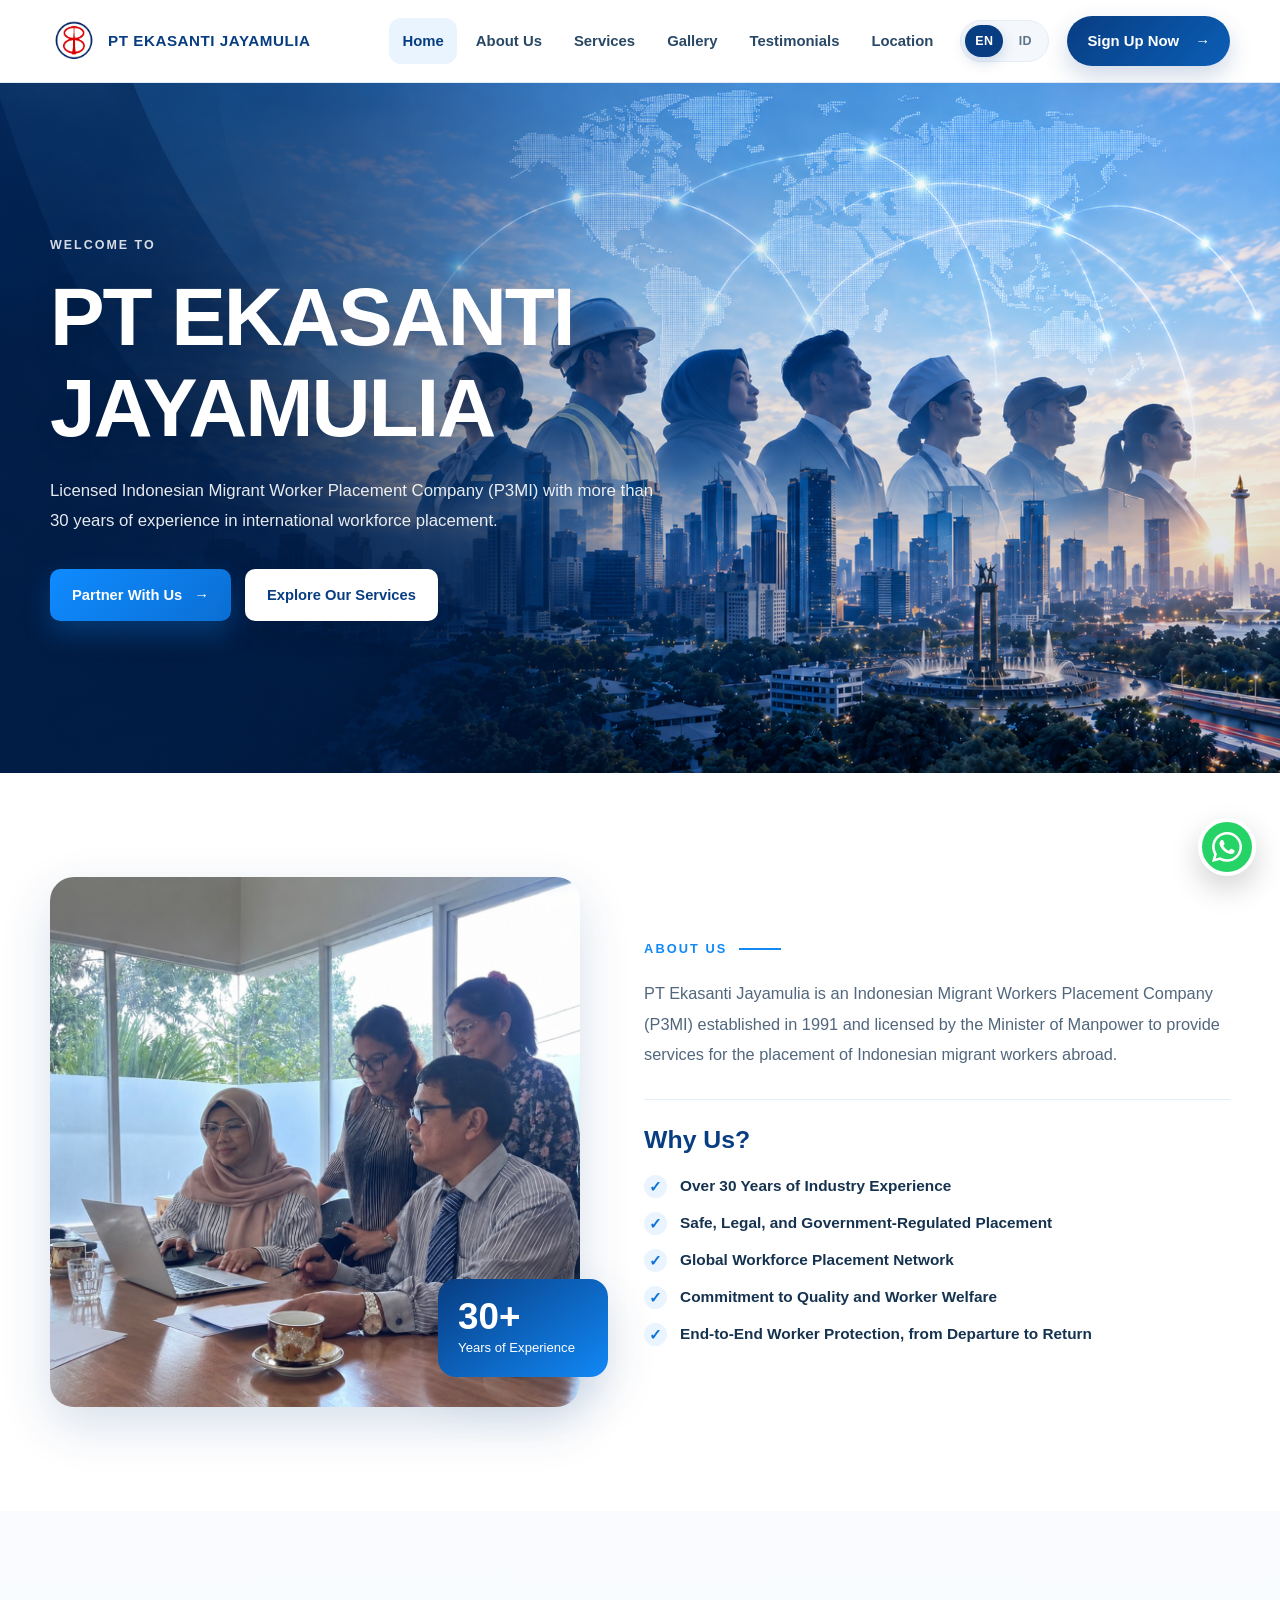
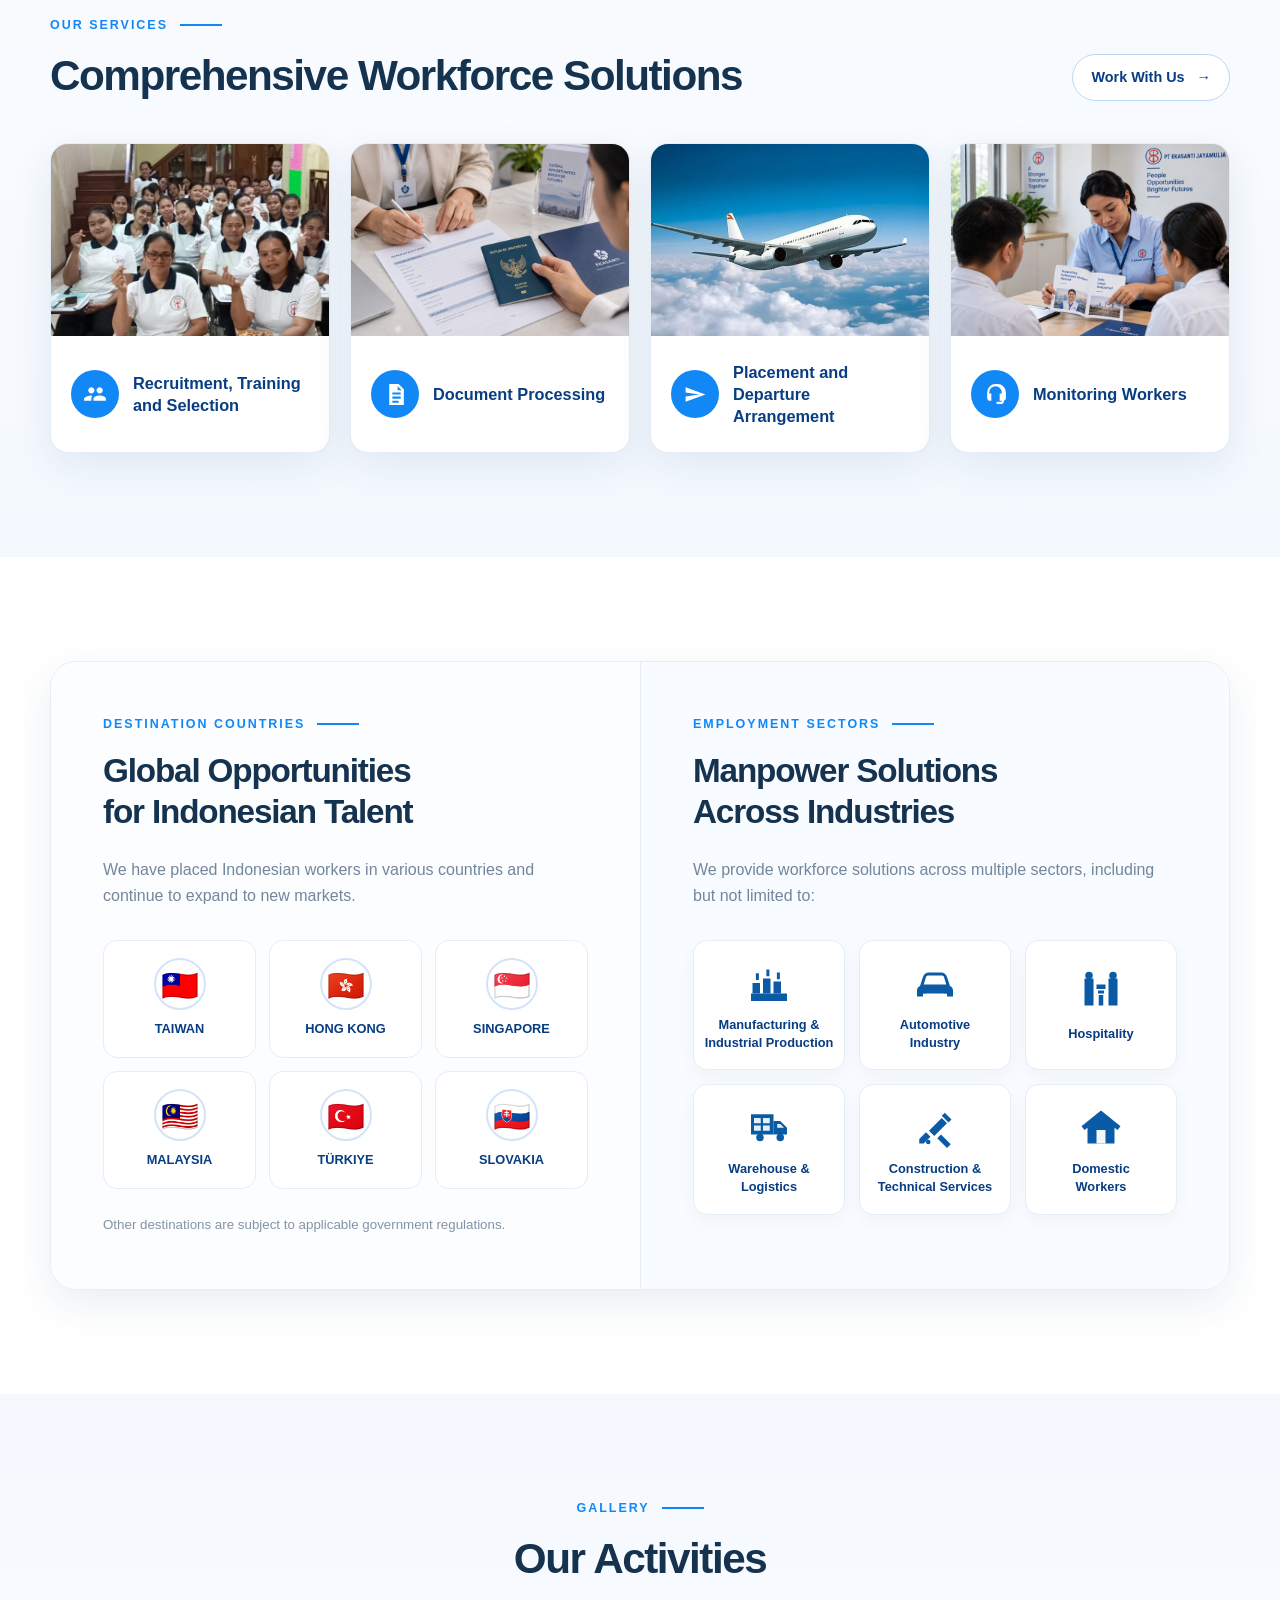
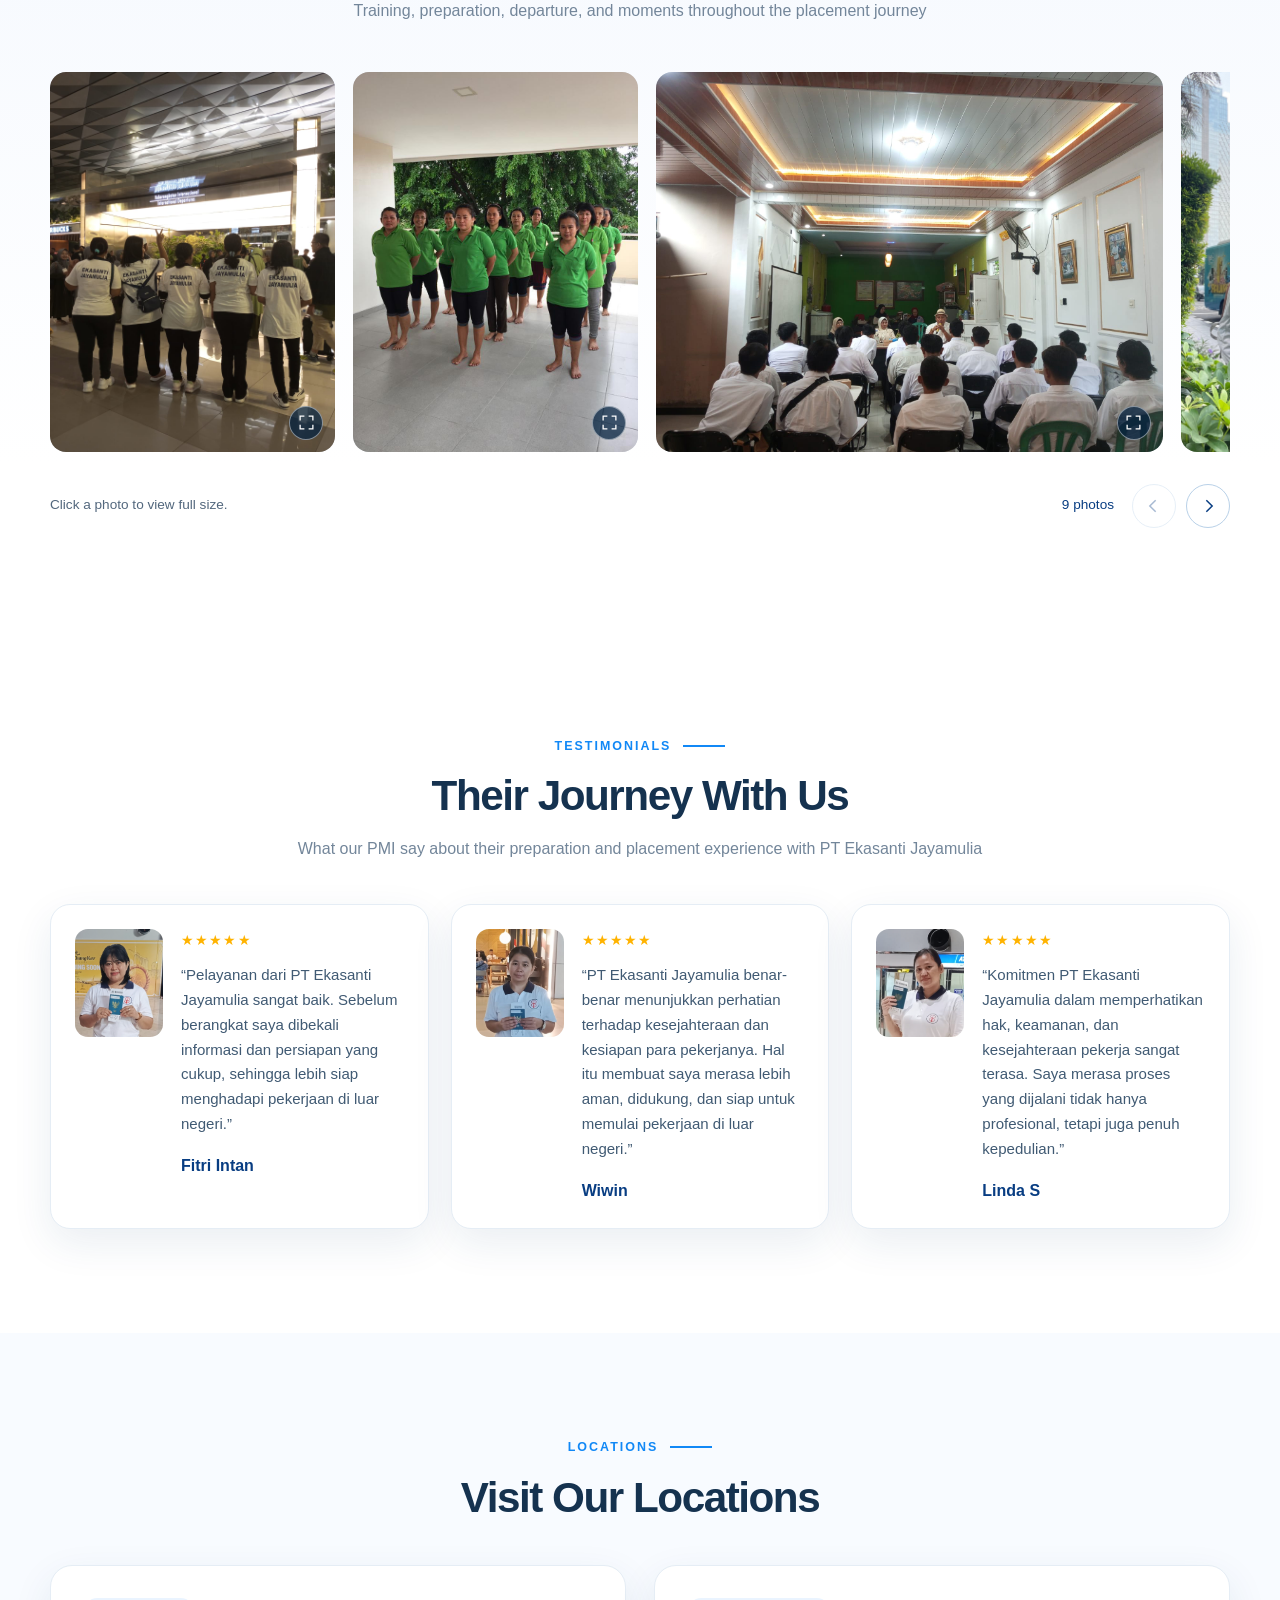
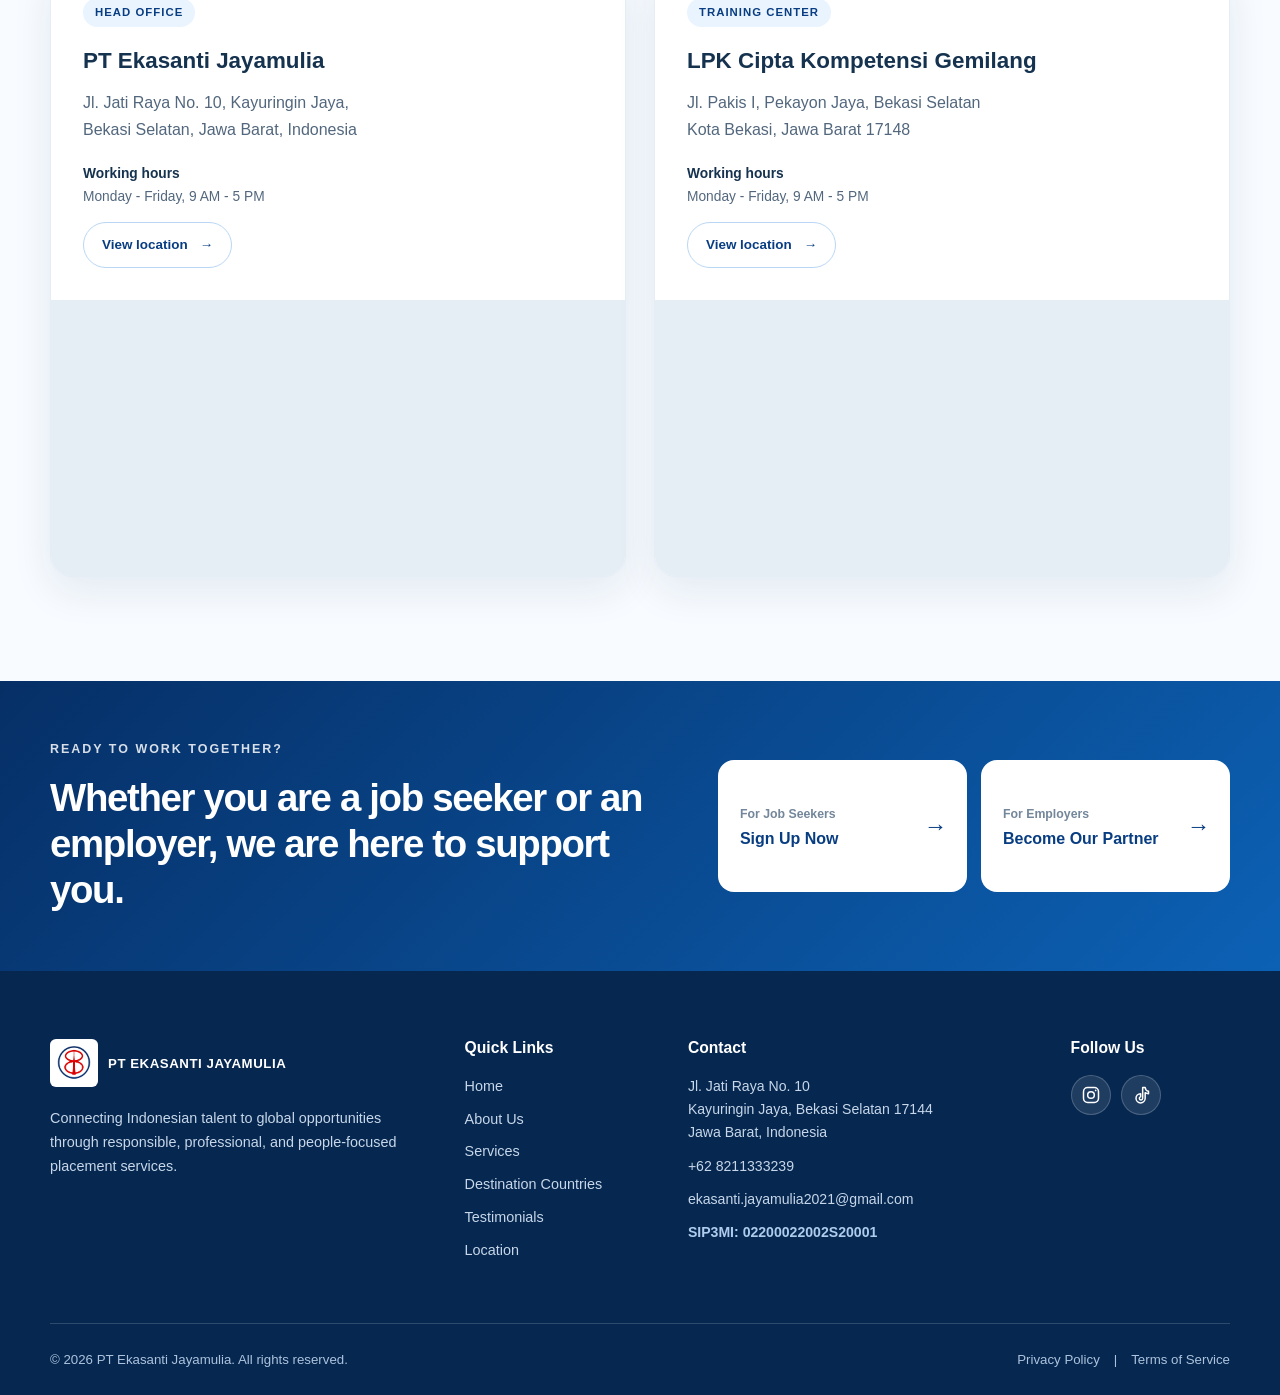
==== commit 1eee5585: "switcher" ====
--- a/index.html
+++ b/index.html
@@ -27,7 +27,7 @@
 <a href="#gallery">Gallery</a>
 <a href="#testimonials">Testimonials</a>
 <a href="#location">Location</a>
-<a class="nav-cta" href="signup.html">Sign Up Now <span>→</span></a>
+<div aria-label="Language selector" class="language-switcher" role="group"><button aria-pressed="true" class="language-option active" data-lang="en" type="button">EN</button><button aria-pressed="false" class="language-option" data-lang="id" type="button">ID</button></div><a class="nav-cta" href="signup.html">Sign Up Now <span>→</span></a>
 </nav>
 </div>
 </header>
@@ -78,7 +78,6 @@
 </div>
 <a class="text-link" href="#partner">Work With Us <span>→</span></a>
 </div>
-
 <div class="service-grid">
 <article class="service-card">
 <img alt="Recruitment and training" decoding="async" loading="lazy" src="assets/service-recruitment.jpg"/>
@@ -139,7 +138,6 @@
 <p class="eyebrow">Employment Sectors <span></span></p>
 <h2>Manpower Solutions<br/>Across Industries</h2>
 <p class="muted">We provide workforce solutions across multiple sectors, including but not limited to:</p>
-
 <div class="sector-grid">
 <div class="sector-card"><span aria-hidden="true" class="sector-icon"><img alt="" decoding="async" height="48" loading="lazy" src="assets/industries/01_manufacturing_industrial.svg" width="48"/></span><strong>Manufacturing &amp;<br/>Industrial Production</strong></div>
 <div class="sector-card"><span aria-hidden="true" class="sector-icon"><img alt="" decoding="async" height="48" loading="lazy" src="assets/industries/02_automotive_industry.svg" width="48"/></span><strong>Automotive<br/>Industry</strong></div>
@@ -232,9 +230,9 @@
 </article>
 <article class="location-card">
 <div class="location-card-copy">
-<span class="location-label">Training</span>
+<span class="location-label">Training Center</span>
 <h3>LPK Cipta Kompetensi Gemilang</h3>
-<p class="location-address">Jl. Pakis I, Pekayon Jaya, Bekasi Selatan<br/>Kota Bekasi, Jawa Barat 17148</p>
+<p class="location-address">Jl. Pakis I, Pekayon Jaya, Bekasi Selatan<br/>Kota Bekasi, Jawa Barat 17148</p><p class="location-hours"><strong>Working hours</strong><br/>Monday - Friday, 9 AM - 5 PM</p>
 <!-- The PDF's exact link is preserved. It is labelled PT. EKASANTI JAYAMULIA in its URL; please confirm the training pin before publishing. -->
 <a class="text-link" href="https://www.google.com/search?client=safari&amp;hs=DeKB&amp;sca_esv=7e0b80c1489ba33d&amp;hl=en-id&amp;cs=0&amp;output=search&amp;kgmid=%2Fg%2F11h76gp2gj&amp;q=PT.%20EKASANTI%20JAYAMULIA&amp;shem=epsd1%2Cltae%2Crimspwouoe&amp;shndl=30&amp;source=sh%2Fx%2Floc%2Fact%2Fm4%2F3" rel="noopener noreferrer" target="_blank">View location <span aria-hidden="true">→</span></a>
 </div>
@@ -307,12 +305,10 @@
 <div><a href="#">Privacy Policy</a><span>|</span><a href="#">Terms of Service</a></div>
 </div>
 </footer>
-<script defer="" src="main.js"></script>
-<a aria-label="Chat with us on WhatsApp" class="floating-whatsapp" href="https://wa.me/628211333239?text=Hello%20PT%20Ekasanti%20Jayamulia%2C%20I%20would%20like%20to%20ask%20for%20more%20information." rel="noopener" target="_blank">
+<script defer="True" src="language.js"></script><script defer="" src="main.js"></script>
+<a aria-label="Chat with us on WhatsApp" class="floating-whatsapp" href="https://wa.me/628211333239?text=Hello%20PT%20Ekasanti%20Jayamulia%2C%20I%20would%20like%20to%20know%20more%20about%20your%20services" rel="noopener" target="_blank">
 <svg aria-hidden="true" viewbox="0 0 24 24"><path d="M20.5 3.5A11.86 11.86 0 0 0 12.04 0C5.46 0 .1 5.35.1 11.93c0 2.1.55 4.16 1.6 5.97L0 24l6.26-1.64a11.9 11.9 0 0 0 5.78 1.47h.01C18.63 23.83 24 18.48 24 11.9c0-3.18-1.24-6.16-3.5-8.4ZM12.04 21.82a9.87 9.87 0 0 1-5.03-1.38l-.36-.21-3.72.98.99-3.62-.24-.37a9.84 9.84 0 0 1-1.52-5.29c0-5.46 4.45-9.9 9.91-9.9 2.65 0 5.13 1.03 7 2.9a9.84 9.84 0 0 1 2.9 7c-.02 5.46-4.47 9.9-9.93 9.9Zm5.43-7.42c-.3-.15-1.76-.87-2.03-.97-.27-.1-.47-.15-.67.15-.2.3-.77.97-.94 1.17-.17.2-.35.22-.65.07-.3-.15-1.25-.46-2.39-1.48a8.96 8.96 0 0 1-1.65-2.05c-.17-.3-.02-.46.13-.61.13-.13.3-.35.45-.52.15-.17.2-.3.3-.5.1-.2.05-.37-.03-.52-.07-.15-.67-1.62-.92-2.22-.24-.58-.49-.5-.67-.51h-.57c-.2 0-.52.07-.79.37-.27.3-1.04 1.02-1.04 2.49s1.07 2.89 1.22 3.09c.15.2 2.1 3.2 5.08 4.48.71.31 1.27.49 1.7.63.71.23 1.36.2 1.87.12.57-.08 1.76-.72 2.01-1.42.25-.7.25-1.3.17-1.42-.07-.13-.27-.2-.57-.35Z"></path></svg>
 </a>
-
-
 <dialog aria-describedby="lightbox-caption" aria-labelledby="lightbox-title" class="gallery-lightbox" id="gallery-lightbox">
 <div class="lightbox-shell">
 <header class="lightbox-header">
@@ -335,7 +331,6 @@
 </footer>
 </div>
 </dialog>
-
 <script defer="" src="gallery.js"></script>
 </body>
 </html>
--- a/style.css
+++ b/style.css
@@ -1849,3 +1849,42 @@
   .lightbox-next { grid-column: 2; grid-row: 2; justify-self: start; margin-left: 2px; }
   .lightbox-instructions { font-size: .7rem; }
 }
+
+
+/* Language switcher */
+.language-switcher {
+  display: inline-flex;
+  align-items: center;
+  gap: 3px;
+  margin-left: 8px;
+  padding: 4px;
+  border: 1px solid var(--line);
+  border-radius: 999px;
+  background: #f4f8fc;
+}
+.language-option {
+  min-width: 38px;
+  height: 32px;
+  padding: 0 9px;
+  border: 0;
+  border-radius: 999px;
+  color: #5f7388;
+  background: transparent;
+  cursor: pointer;
+  font-size: .78rem;
+  font-weight: 800;
+  letter-spacing: .04em;
+  transition: color .2s ease, background .2s ease, box-shadow .2s ease;
+}
+.language-option:hover { color: var(--navy); }
+.language-option.active {
+  color: #fff;
+  background: var(--navy);
+  box-shadow: 0 5px 14px rgba(8,61,130,.18);
+}
+@media (max-width: 1100px) {
+  .language-switcher {
+    width: fit-content;
+    margin: 8px 0 4px;
+  }
+}
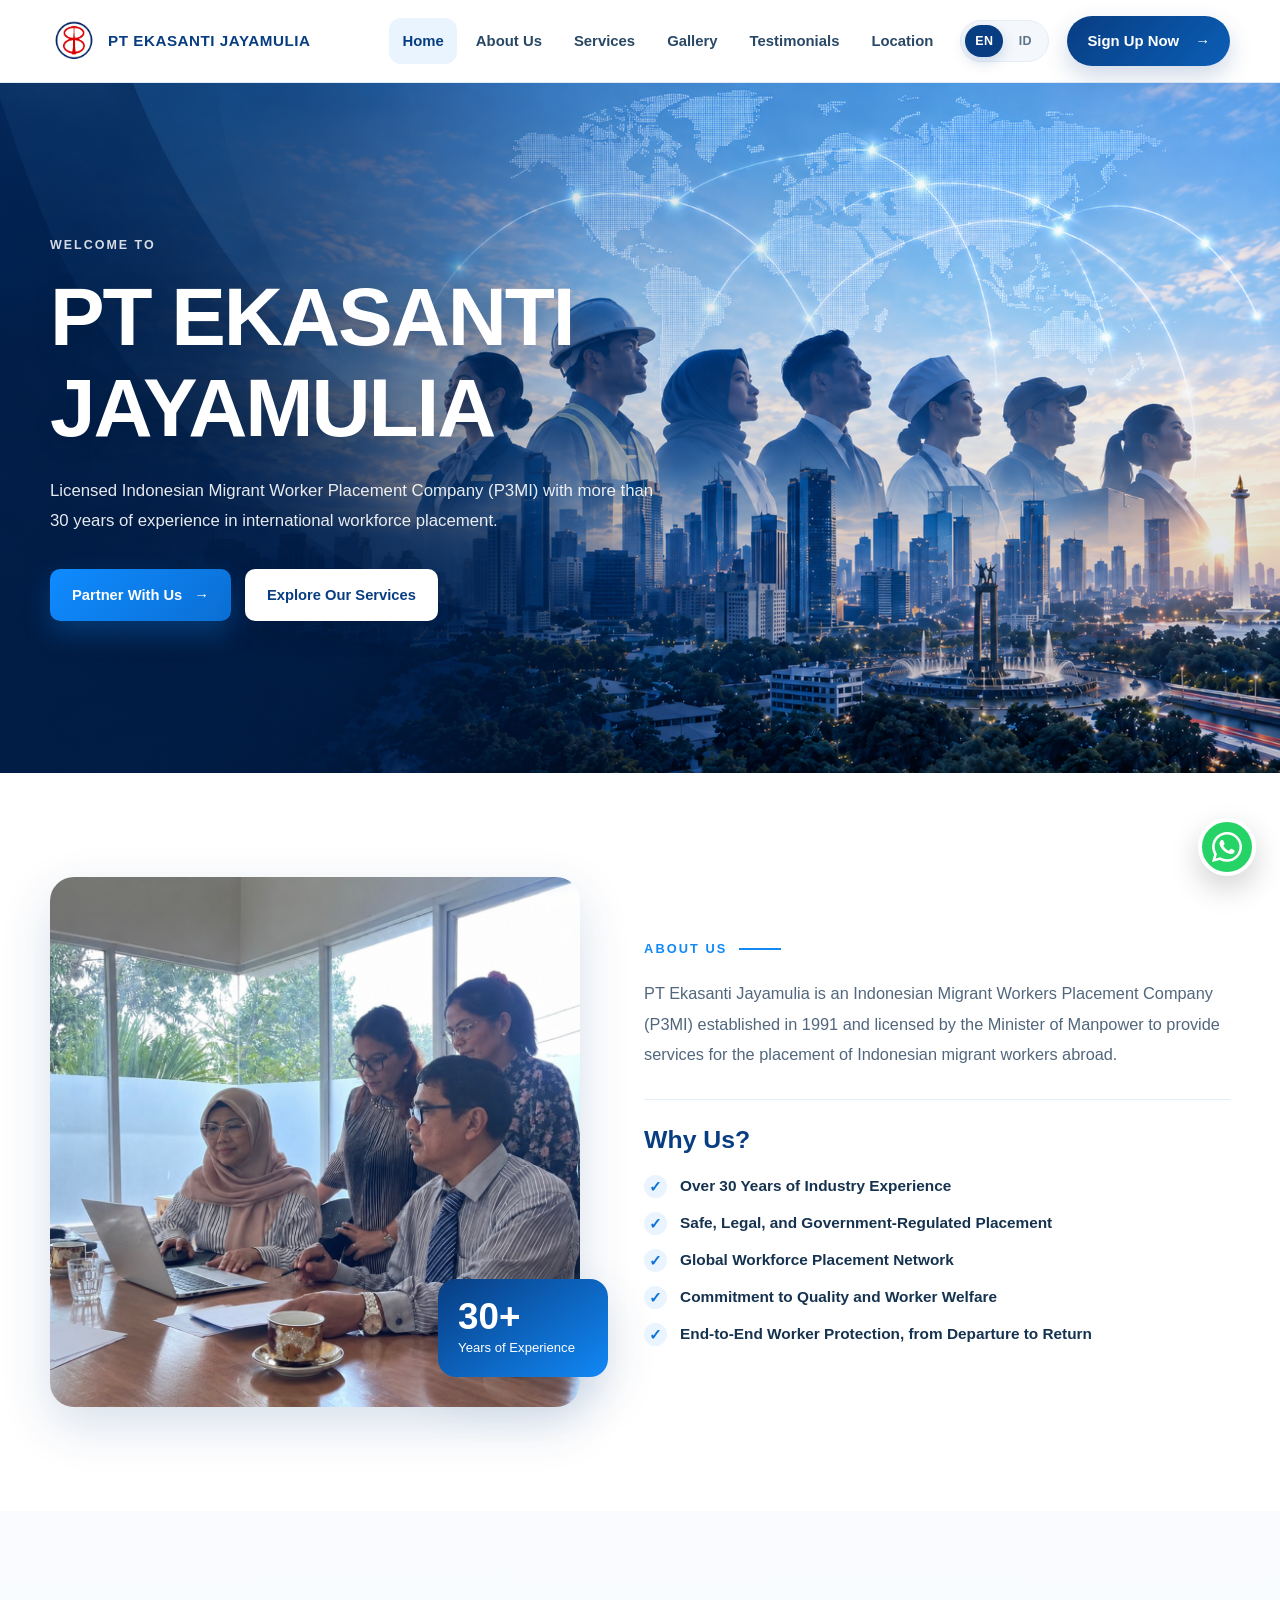
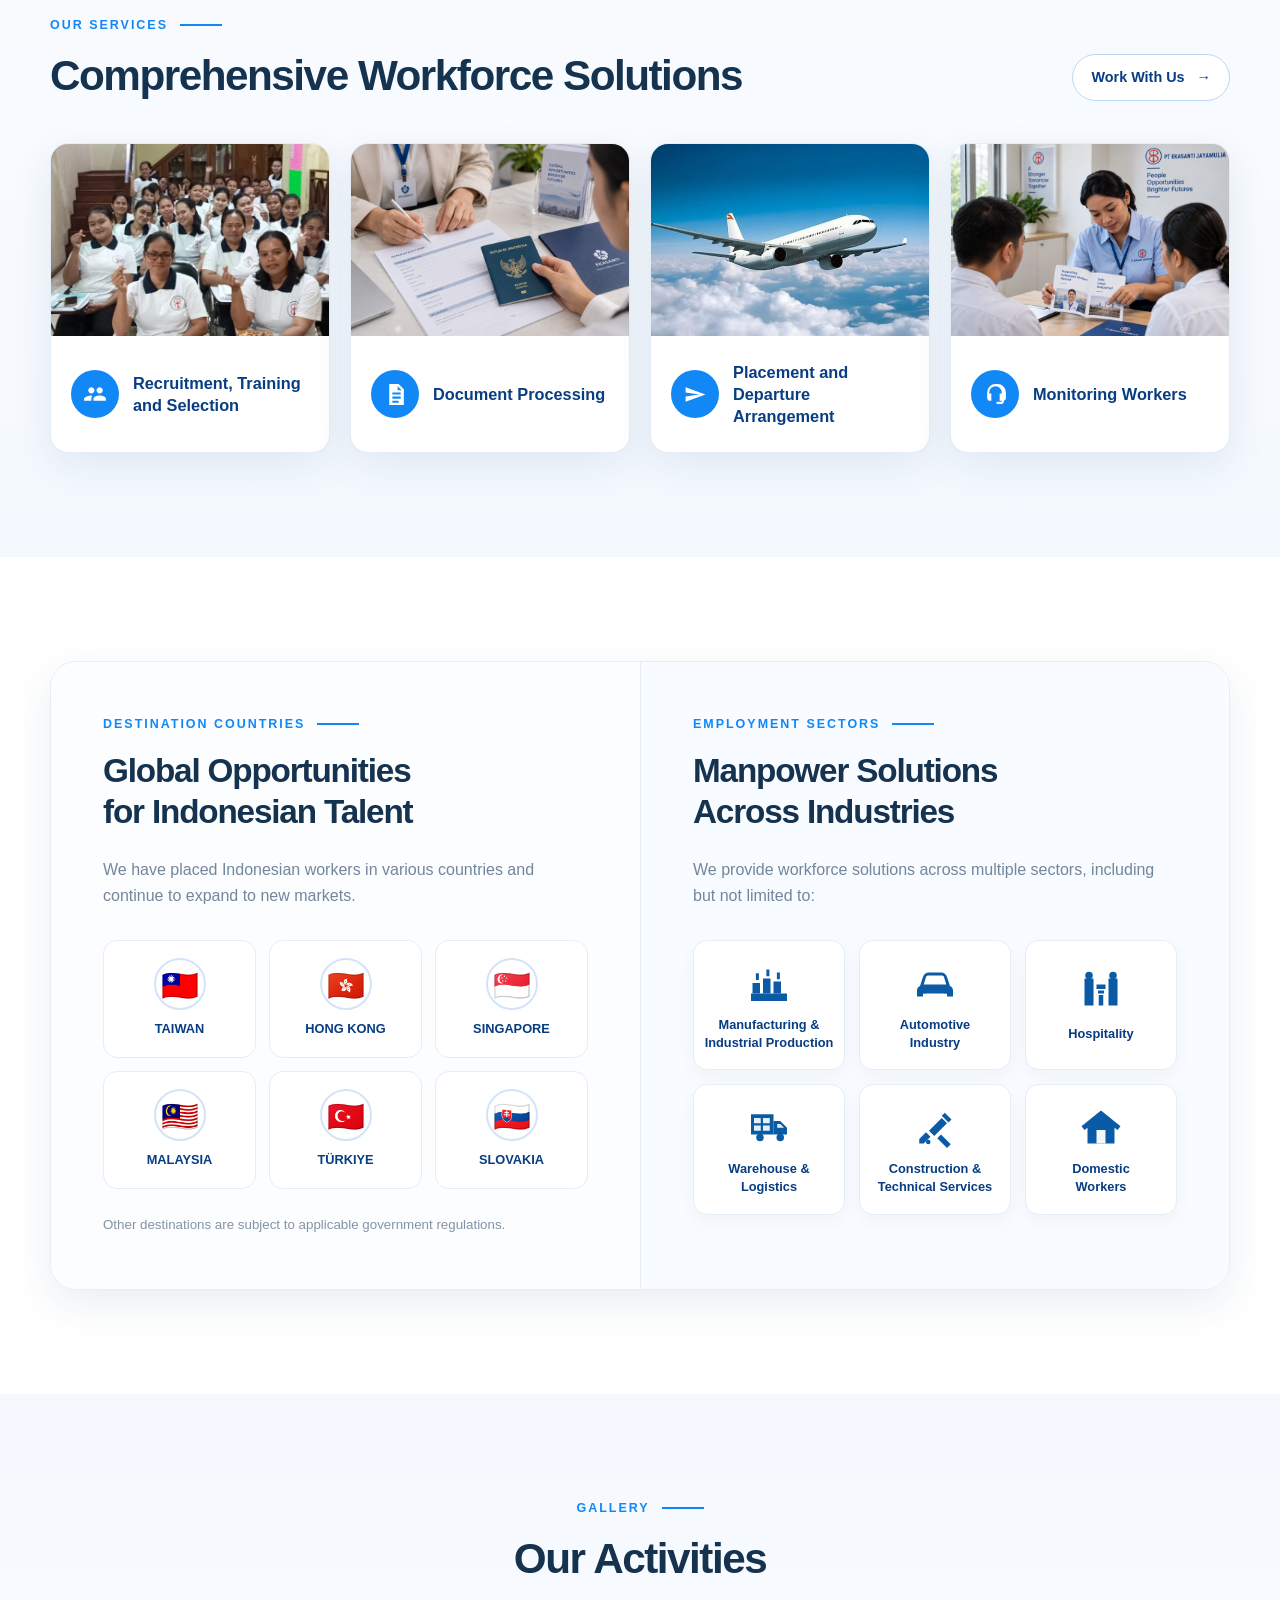
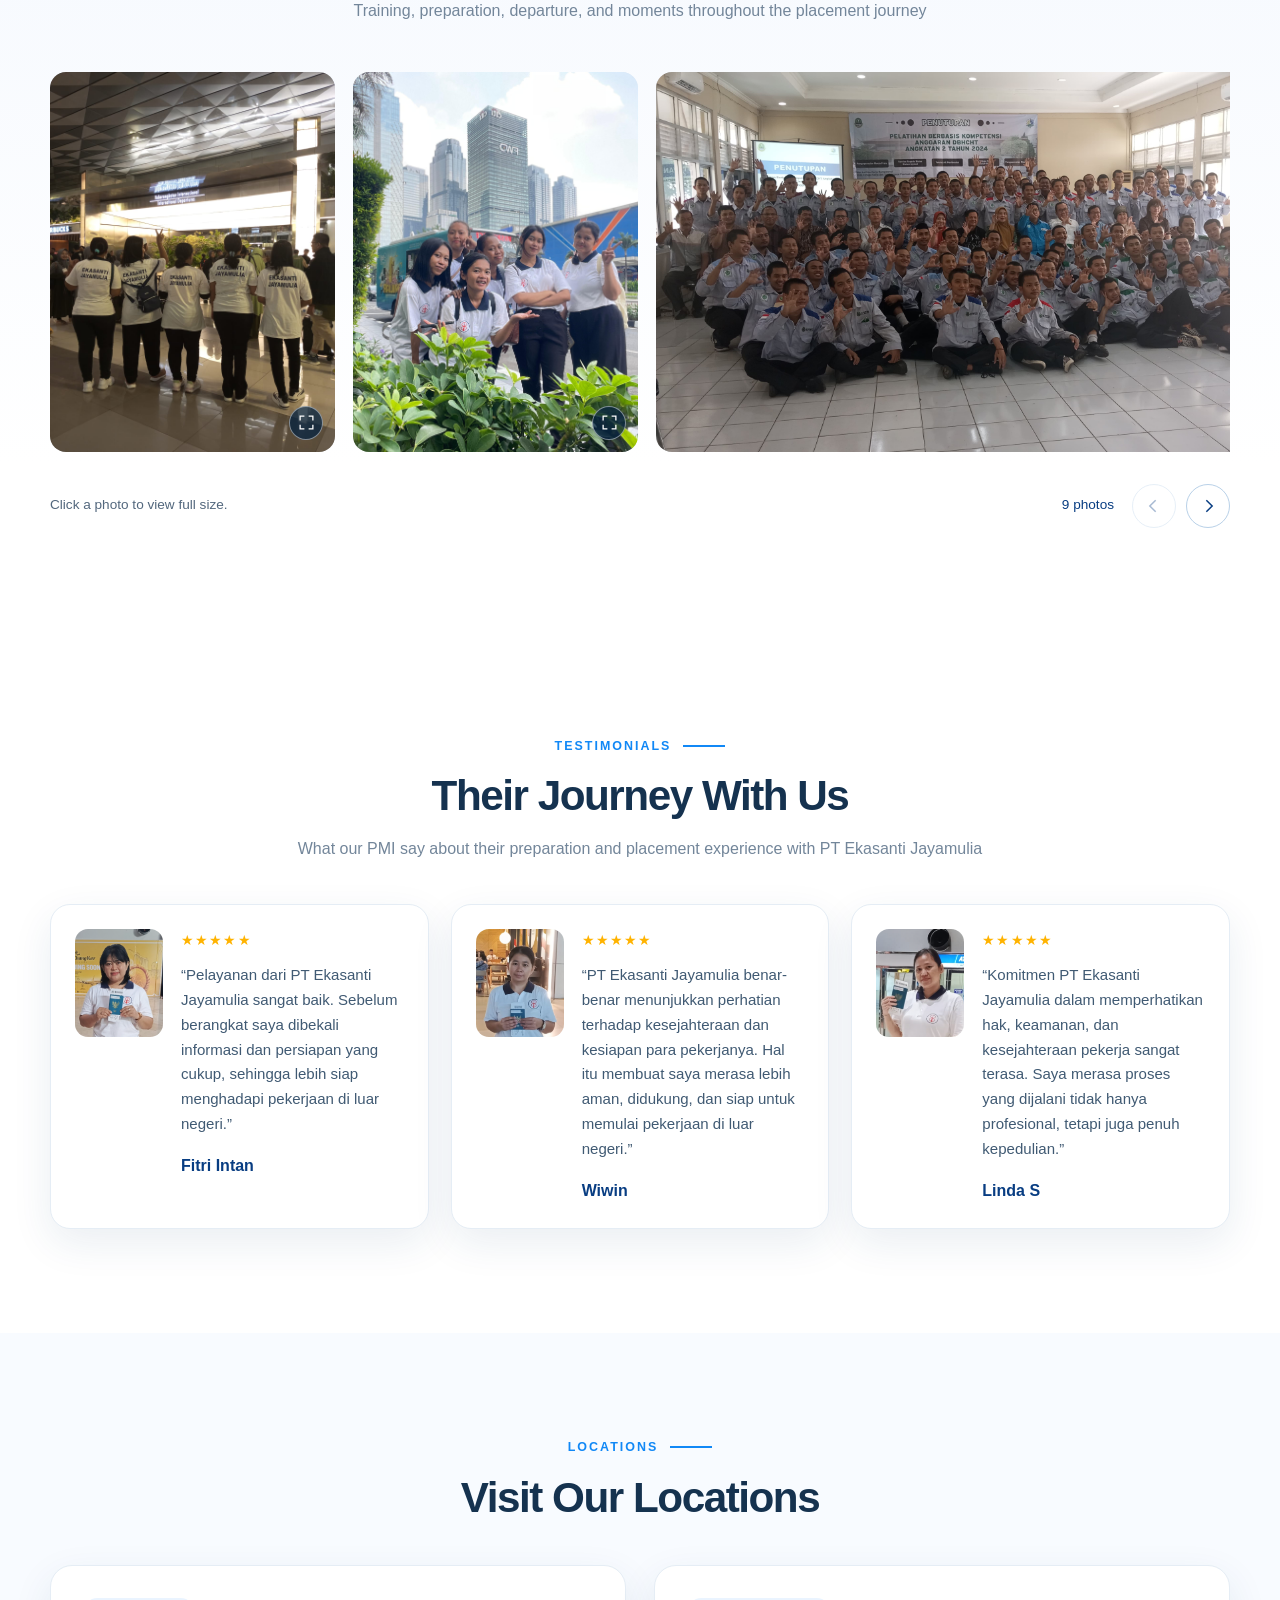
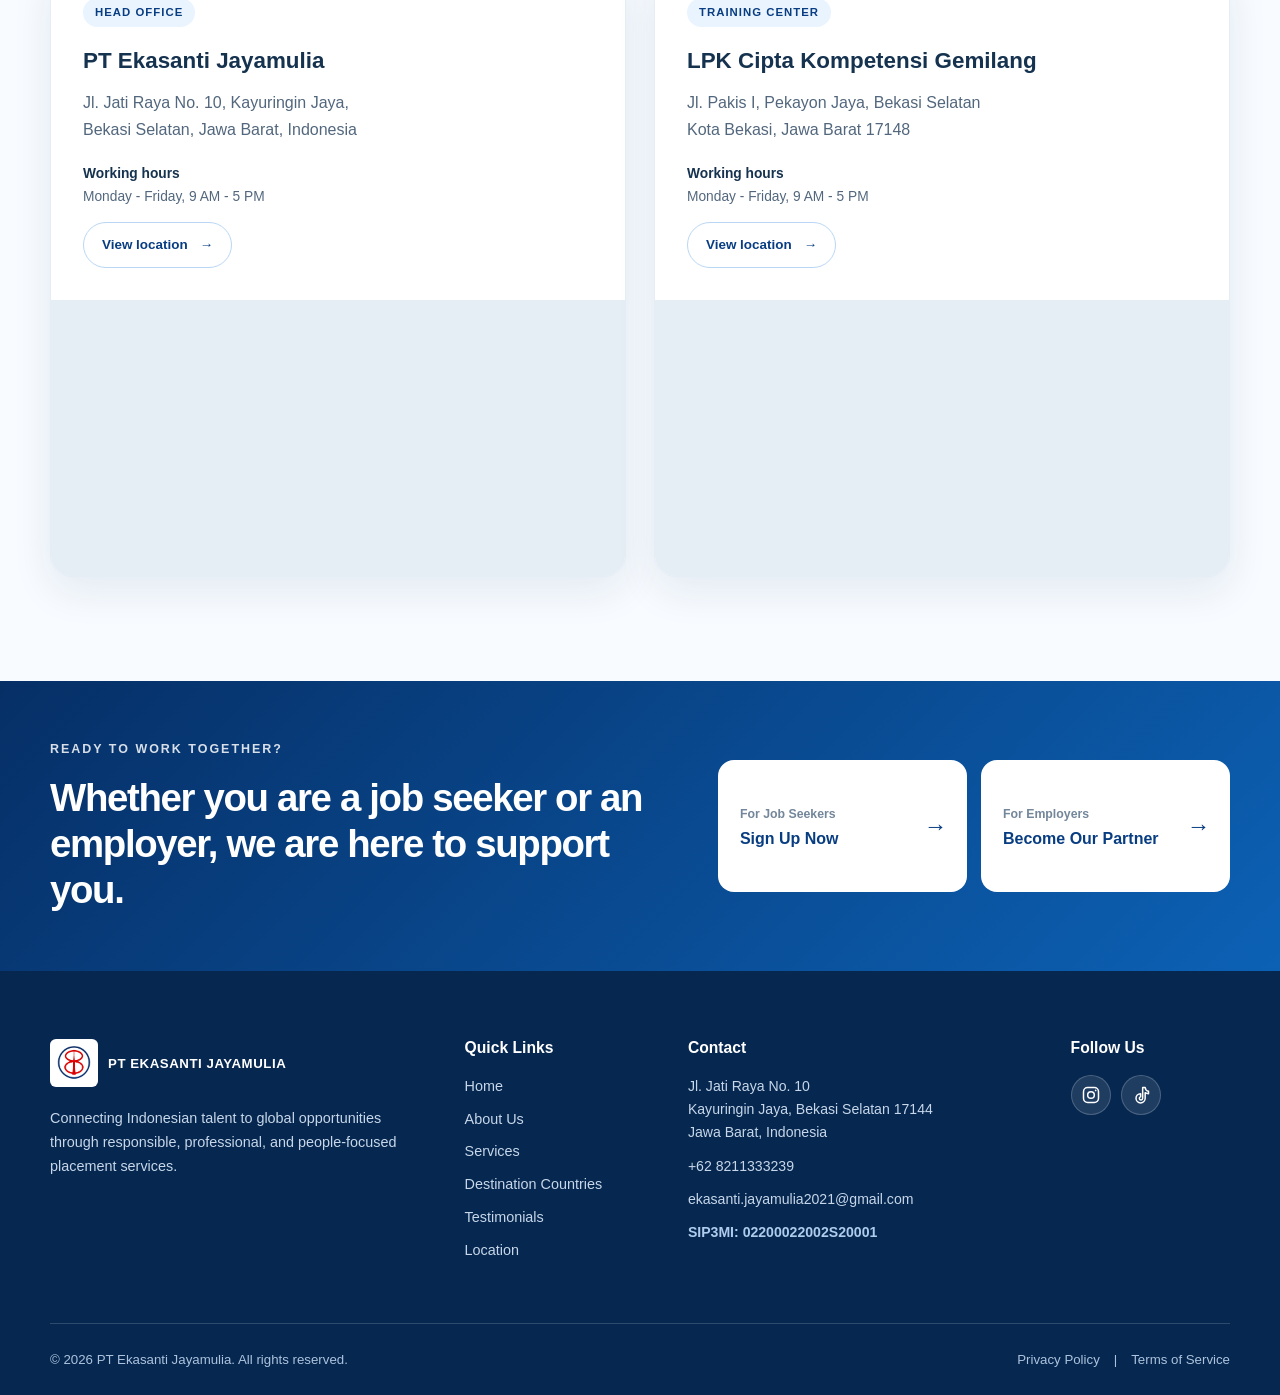
==== commit 1147a831: "reorder" ====
--- a/index.html
+++ b/index.html
@@ -158,15 +158,14 @@
 </div>
 <div aria-labelledby="gallery-title" aria-roledescription="carousel" class="gallery-carousel" data-carousel="" role="region"><div aria-label="Activity photos. Swipe or use the arrow buttons to browse. Select a photo to enlarge it." class="gallery-track" id="gallery-track" tabindex="0">
 <figure aria-label="Photo 1 of 9" aria-roledescription="slide" class="gallery-item" role="group" style="--photo-ratio: 1200 / 1600;"><a aria-label="Open photo 1: Departure group at the airport" class="gallery-photo-link" data-gallery-photo="" href="assets/gallery-1.jpg"><img alt="Departure group at the airport" decoding="async" draggable="false" height="1600" loading="lazy" src="assets/gallery-1.jpg" width="1200"/><span aria-hidden="true" class="gallery-zoom"><svg fill="none" stroke="currentColor" stroke-width="1.8" viewbox="0 0 24 24"><path d="M9 3H3v6m12-6h6v6M3 15v6h6m12-6v6h-6"></path></svg></span></a></figure>
-<figure aria-label="Photo 2 of 9" aria-roledescription="slide" class="gallery-item" role="group" style="--photo-ratio: 768 / 1024;"><a aria-label="Open photo 2: Group activity in green uniforms" class="gallery-photo-link" data-gallery-photo="" href="assets/gallery-2.jpg"><img alt="Group activity in green uniforms" decoding="async" draggable="false" height="1024" loading="lazy" src="assets/gallery-2.jpg" width="768"/><span aria-hidden="true" class="gallery-zoom"><svg fill="none" stroke="currentColor" stroke-width="1.8" viewbox="0 0 24 24"><path d="M9 3H3v6m12-6h6v6M3 15v6h6m12-6v6h-6"></path></svg></span></a></figure>
-<figure aria-label="Photo 3 of 9" aria-roledescription="slide" class="gallery-item" role="group" style="--photo-ratio: 1600 / 1200;"><a aria-label="Open photo 3: Classroom preparation session" class="gallery-photo-link" data-gallery-photo="" href="assets/gallery-3.jpg"><img alt="Classroom preparation session" decoding="async" draggable="false" height="1200" loading="lazy" src="assets/gallery-3.jpg" width="1600"/><span aria-hidden="true" class="gallery-zoom"><svg fill="none" stroke="currentColor" stroke-width="1.8" viewbox="0 0 24 24"><path d="M9 3H3v6m12-6h6v6M3 15v6h6m12-6v6h-6"></path></svg></span></a></figure>
-<figure aria-label="Photo 4 of 9" aria-roledescription="slide" class="gallery-item" role="group" style="--photo-ratio: 2316 / 3088;"><a aria-label="Open photo 4: A moment together during the placement journey" class="gallery-photo-link" data-gallery-photo="" href="assets/gallery-4.jpg"><img alt="A moment together during the placement journey" decoding="async" draggable="false" height="3088" loading="lazy" src="assets/gallery-4.jpg" width="2316"/><span aria-hidden="true" class="gallery-zoom"><svg fill="none" stroke="currentColor" stroke-width="1.8" viewbox="0 0 24 24"><path d="M9 3H3v6m12-6h6v6M3 15v6h6m12-6v6h-6"></path></svg></span></a></figure>
-<figure aria-label="Photo 5 of 9" aria-roledescription="slide" class="gallery-item" role="group" style="--photo-ratio: 1200 / 1600;"><a aria-label="Open photo 5: Learning and preparation in the classroom" class="gallery-photo-link" data-gallery-photo="" href="assets/gallery-5.jpg"><img alt="Learning and preparation in the classroom" decoding="async" draggable="false" height="1600" loading="lazy" src="assets/gallery-5.jpg" width="1200"/><span aria-hidden="true" class="gallery-zoom"><svg fill="none" stroke="currentColor" stroke-width="1.8" viewbox="0 0 24 24"><path d="M9 3H3v6m12-6h6v6M3 15v6h6m12-6v6h-6"></path></svg></span></a></figure>
-<figure aria-label="Photo 6 of 9" aria-roledescription="slide" class="gallery-item" role="group" style="--photo-ratio: 1200 / 1600;"><a aria-label="Open photo 6: Group photo during the placement journey" class="gallery-photo-link" data-gallery-photo="" href="assets/gallery-6.jpg"><img alt="Group photo during the placement journey" decoding="async" draggable="false" height="1600" loading="lazy" src="assets/gallery-6.jpg" width="1200"/><span aria-hidden="true" class="gallery-zoom"><svg fill="none" stroke="currentColor" stroke-width="1.8" viewbox="0 0 24 24"><path d="M9 3H3v6m12-6h6v6M3 15v6h6m12-6v6h-6"></path></svg></span></a></figure>
-<figure aria-label="Photo 7 of 9" aria-roledescription="slide" class="gallery-item" role="group" style="--photo-ratio: 966 / 1410;"><a aria-label="Open photo 7: Ready for departure at the airport" class="gallery-photo-link" data-gallery-photo="" href="assets/gallery-7.jpg"><img alt="Ready for departure at the airport" decoding="async" draggable="false" height="1410" loading="lazy" src="assets/gallery-7.jpg" width="966"/><span aria-hidden="true" class="gallery-zoom"><svg fill="none" stroke="currentColor" stroke-width="1.8" viewbox="0 0 24 24"><path d="M9 3H3v6m12-6h6v6M3 15v6h6m12-6v6h-6"></path></svg></span></a></figure>
-<figure aria-label="Photo 8 of 9" aria-roledescription="slide" class="gallery-item" role="group" style="--photo-ratio: 4080 / 2288;"><a aria-label="Open photo 8: A group moment with our participants" class="gallery-photo-link" data-gallery-photo="" href="assets/gallery-8.jpg"><img alt="A group moment with our participants" decoding="async" draggable="false" height="2288" loading="lazy" src="assets/gallery-8.jpg" width="4080"/><span aria-hidden="true" class="gallery-zoom"><svg fill="none" stroke="currentColor" stroke-width="1.8" viewbox="0 0 24 24"><path d="M9 3H3v6m12-6h6v6M3 15v6h6m12-6v6h-6"></path></svg></span></a></figure>
-<figure aria-label="Photo 9 of 9" aria-roledescription="slide" class="gallery-item" role="group" style="--photo-ratio: 768 / 1024;"><a aria-label="Open photo 9: Participants in green uniforms on the staircase" class="gallery-photo-link" data-gallery-photo="" href="assets/gallery-9.jpg"><img alt="Participants in green uniforms on the staircase" decoding="async" draggable="false" height="1024" loading="lazy" src="assets/gallery-9.jpg" width="768"/><span aria-hidden="true" class="gallery-zoom"><svg fill="none" stroke="currentColor" stroke-width="1.8" viewbox="0 0 24 24"><path d="M9 3H3v6m12-6h6v6M3 15v6h6m12-6v6h-6"></path></svg></span></a></figure>
-</div><div class="gallery-controls" hidden="">
+<figure aria-label="Photo 2 of 9" aria-roledescription="slide" class="gallery-item" role="group" style="--photo-ratio: 2316 / 3088;"><a aria-label="Open photo 2: A moment together during the placement journey" class="gallery-photo-link" data-gallery-photo="" href="assets/gallery-4.jpg"><img alt="A moment together during the placement journey" decoding="async" draggable="false" height="3088" loading="lazy" src="assets/gallery-4.jpg" width="2316"/><span aria-hidden="true" class="gallery-zoom"><svg fill="none" stroke="currentColor" stroke-width="1.8" viewbox="0 0 24 24"><path d="M9 3H3v6m12-6h6v6M3 15v6h6m12-6v6h-6"></path></svg></span></a></figure>
+<figure aria-label="Photo 3 of 9" aria-roledescription="slide" class="gallery-item" role="group" style="--photo-ratio: 4080 / 2288;"><a aria-label="Open photo 3: A group moment with our participants" class="gallery-photo-link" data-gallery-photo="" href="assets/gallery-8.jpg"><img alt="A group moment with our participants" decoding="async" draggable="false" height="2288" loading="lazy" src="assets/gallery-8.jpg" width="4080"/><span aria-hidden="true" class="gallery-zoom"><svg fill="none" stroke="currentColor" stroke-width="1.8" viewbox="0 0 24 24"><path d="M9 3H3v6m12-6h6v6M3 15v6h6m12-6v6h-6"></path></svg></span></a></figure>
+<figure aria-label="Photo 4 of 9" aria-roledescription="slide" class="gallery-item" role="group" style="--photo-ratio: 768 / 1024;"><a aria-label="Open photo 4: Group activity in green uniforms" class="gallery-photo-link" data-gallery-photo="" href="assets/gallery-2.jpg"><img alt="Group activity in green uniforms" decoding="async" draggable="false" height="1024" loading="lazy" src="assets/gallery-2.jpg" width="768"/><span aria-hidden="true" class="gallery-zoom"><svg fill="none" stroke="currentColor" stroke-width="1.8" viewbox="0 0 24 24"><path d="M9 3H3v6m12-6h6v6M3 15v6h6m12-6v6h-6"></path></svg></span></a></figure>
+<figure aria-label="Photo 5 of 9" aria-roledescription="slide" class="gallery-item" role="group" style="--photo-ratio: 1600 / 1200;"><a aria-label="Open photo 5: Classroom preparation session" class="gallery-photo-link" data-gallery-photo="" href="assets/gallery-3.jpg"><img alt="Classroom preparation session" decoding="async" draggable="false" height="1200" loading="lazy" src="assets/gallery-3.jpg" width="1600"/><span aria-hidden="true" class="gallery-zoom"><svg fill="none" stroke="currentColor" stroke-width="1.8" viewbox="0 0 24 24"><path d="M9 3H3v6m12-6h6v6M3 15v6h6m12-6v6h-6"></path></svg></span></a></figure>
+<figure aria-label="Photo 6 of 9" aria-roledescription="slide" class="gallery-item" role="group" style="--photo-ratio: 1200 / 1600;"><a aria-label="Open photo 6: Learning and preparation in the classroom" class="gallery-photo-link" data-gallery-photo="" href="assets/gallery-5.jpg"><img alt="Learning and preparation in the classroom" decoding="async" draggable="false" height="1600" loading="lazy" src="assets/gallery-5.jpg" width="1200"/><span aria-hidden="true" class="gallery-zoom"><svg fill="none" stroke="currentColor" stroke-width="1.8" viewbox="0 0 24 24"><path d="M9 3H3v6m12-6h6v6M3 15v6h6m12-6v6h-6"></path></svg></span></a></figure>
+<figure aria-label="Photo 7 of 9" aria-roledescription="slide" class="gallery-item" role="group" style="--photo-ratio: 1200 / 1600;"><a aria-label="Open photo 7: Group photo during the placement journey" class="gallery-photo-link" data-gallery-photo="" href="assets/gallery-6.jpg"><img alt="Group photo during the placement journey" decoding="async" draggable="false" height="1600" loading="lazy" src="assets/gallery-6.jpg" width="1200"/><span aria-hidden="true" class="gallery-zoom"><svg fill="none" stroke="currentColor" stroke-width="1.8" viewbox="0 0 24 24"><path d="M9 3H3v6m12-6h6v6M3 15v6h6m12-6v6h-6"></path></svg></span></a></figure>
+<figure aria-label="Photo 8 of 9" aria-roledescription="slide" class="gallery-item" role="group" style="--photo-ratio: 966 / 1410;"><a aria-label="Open photo 8: Ready for departure at the airport" class="gallery-photo-link" data-gallery-photo="" href="assets/gallery-7.jpg"><img alt="Ready for departure at the airport" decoding="async" draggable="false" height="1410" loading="lazy" src="assets/gallery-7.jpg" width="966"/><span aria-hidden="true" class="gallery-zoom"><svg fill="none" stroke="currentColor" stroke-width="1.8" viewbox="0 0 24 24"><path d="M9 3H3v6m12-6h6v6M3 15v6h6m12-6v6h-6"></path></svg></span></a></figure>
+<figure aria-label="Photo 9 of 9" aria-roledescription="slide" class="gallery-item" role="group" style="--photo-ratio: 768 / 1024;"><a aria-label="Open photo 9: Participants in green uniforms on the staircase" class="gallery-photo-link" data-gallery-photo="" href="assets/gallery-9.jpg"><img alt="Participants in green uniforms on the staircase" decoding="async" draggable="false" height="1024" loading="lazy" src="assets/gallery-9.jpg" width="768"/><span aria-hidden="true" class="gallery-zoom"><svg fill="none" stroke="currentColor" stroke-width="1.8" viewbox="0 0 24 24"><path d="M9 3H3v6m12-6h6v6M3 15v6h6m12-6v6h-6"></path></svg></span></a></figure></div><div class="gallery-controls" hidden="">
 <p class="gallery-hint">Click a photo to view full size.</p>
 <div class="gallery-navigation">
 <span class="gallery-counter">9 photos</span>
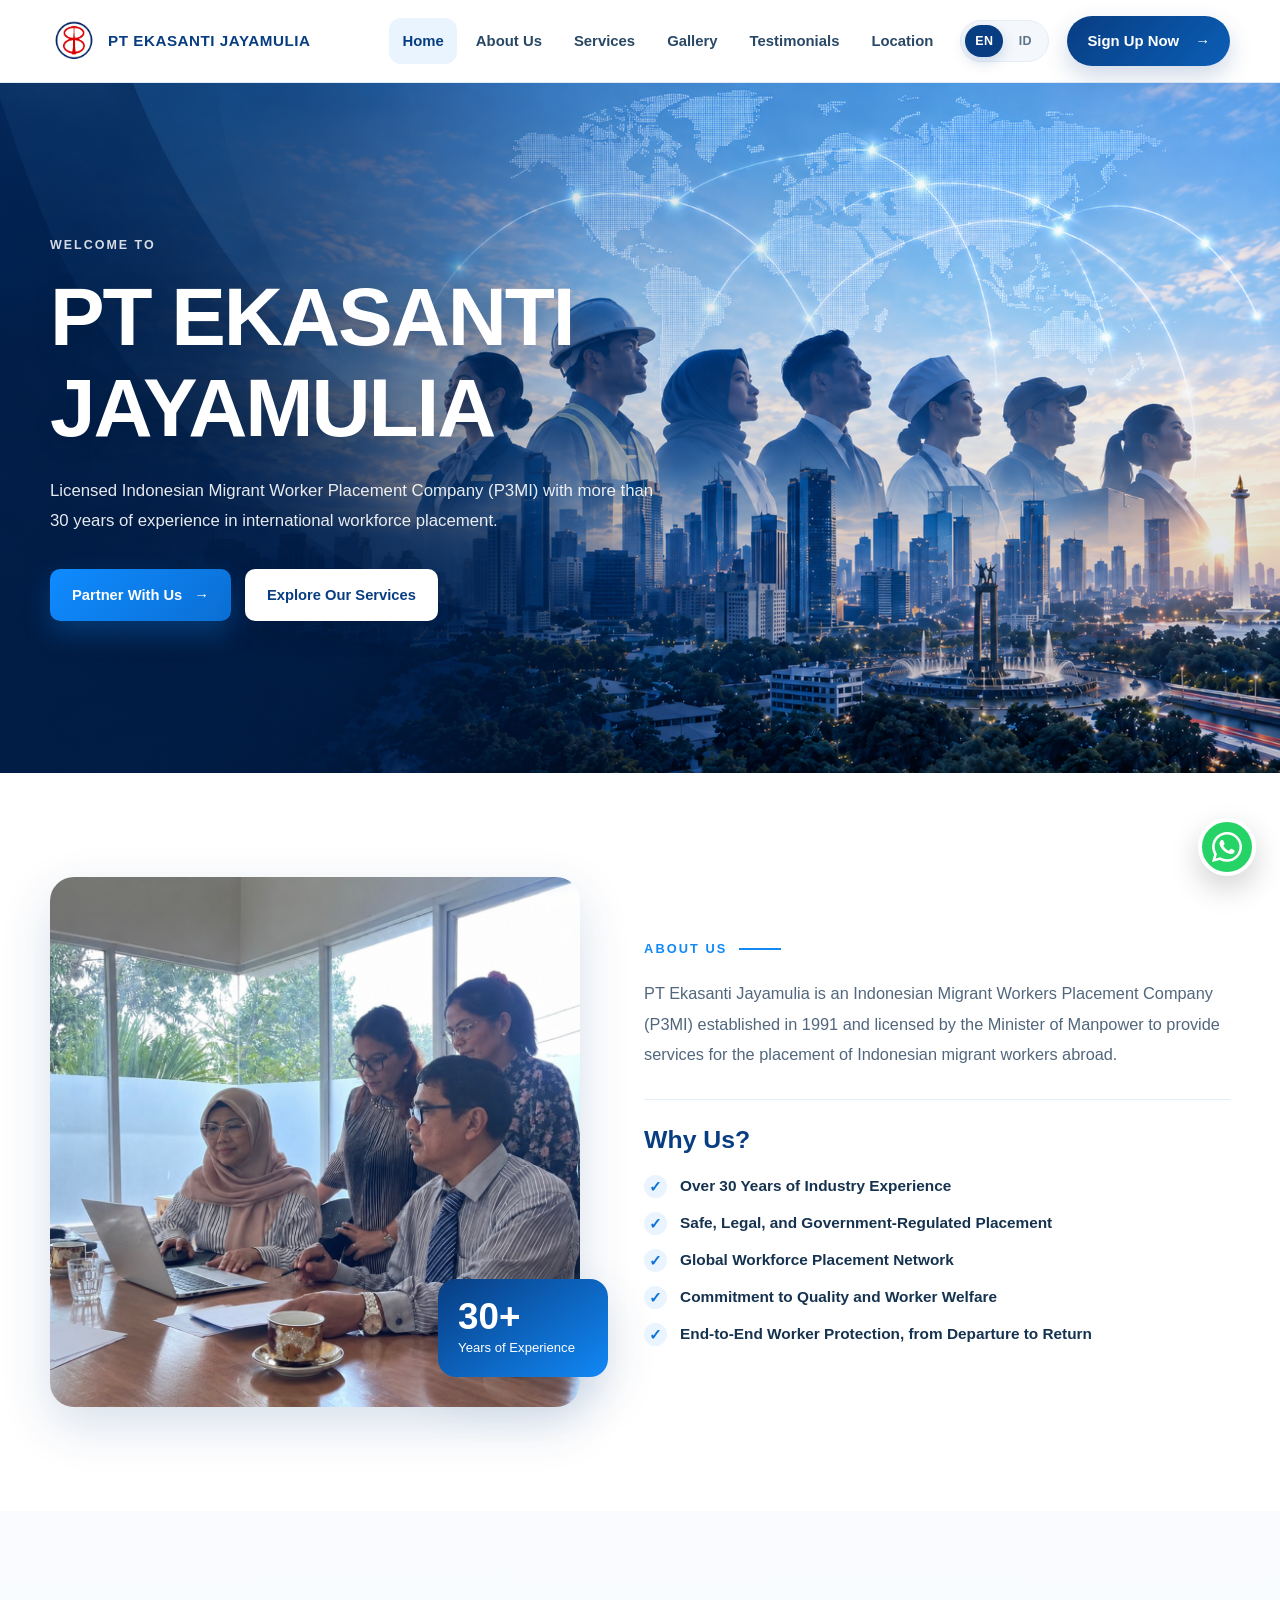
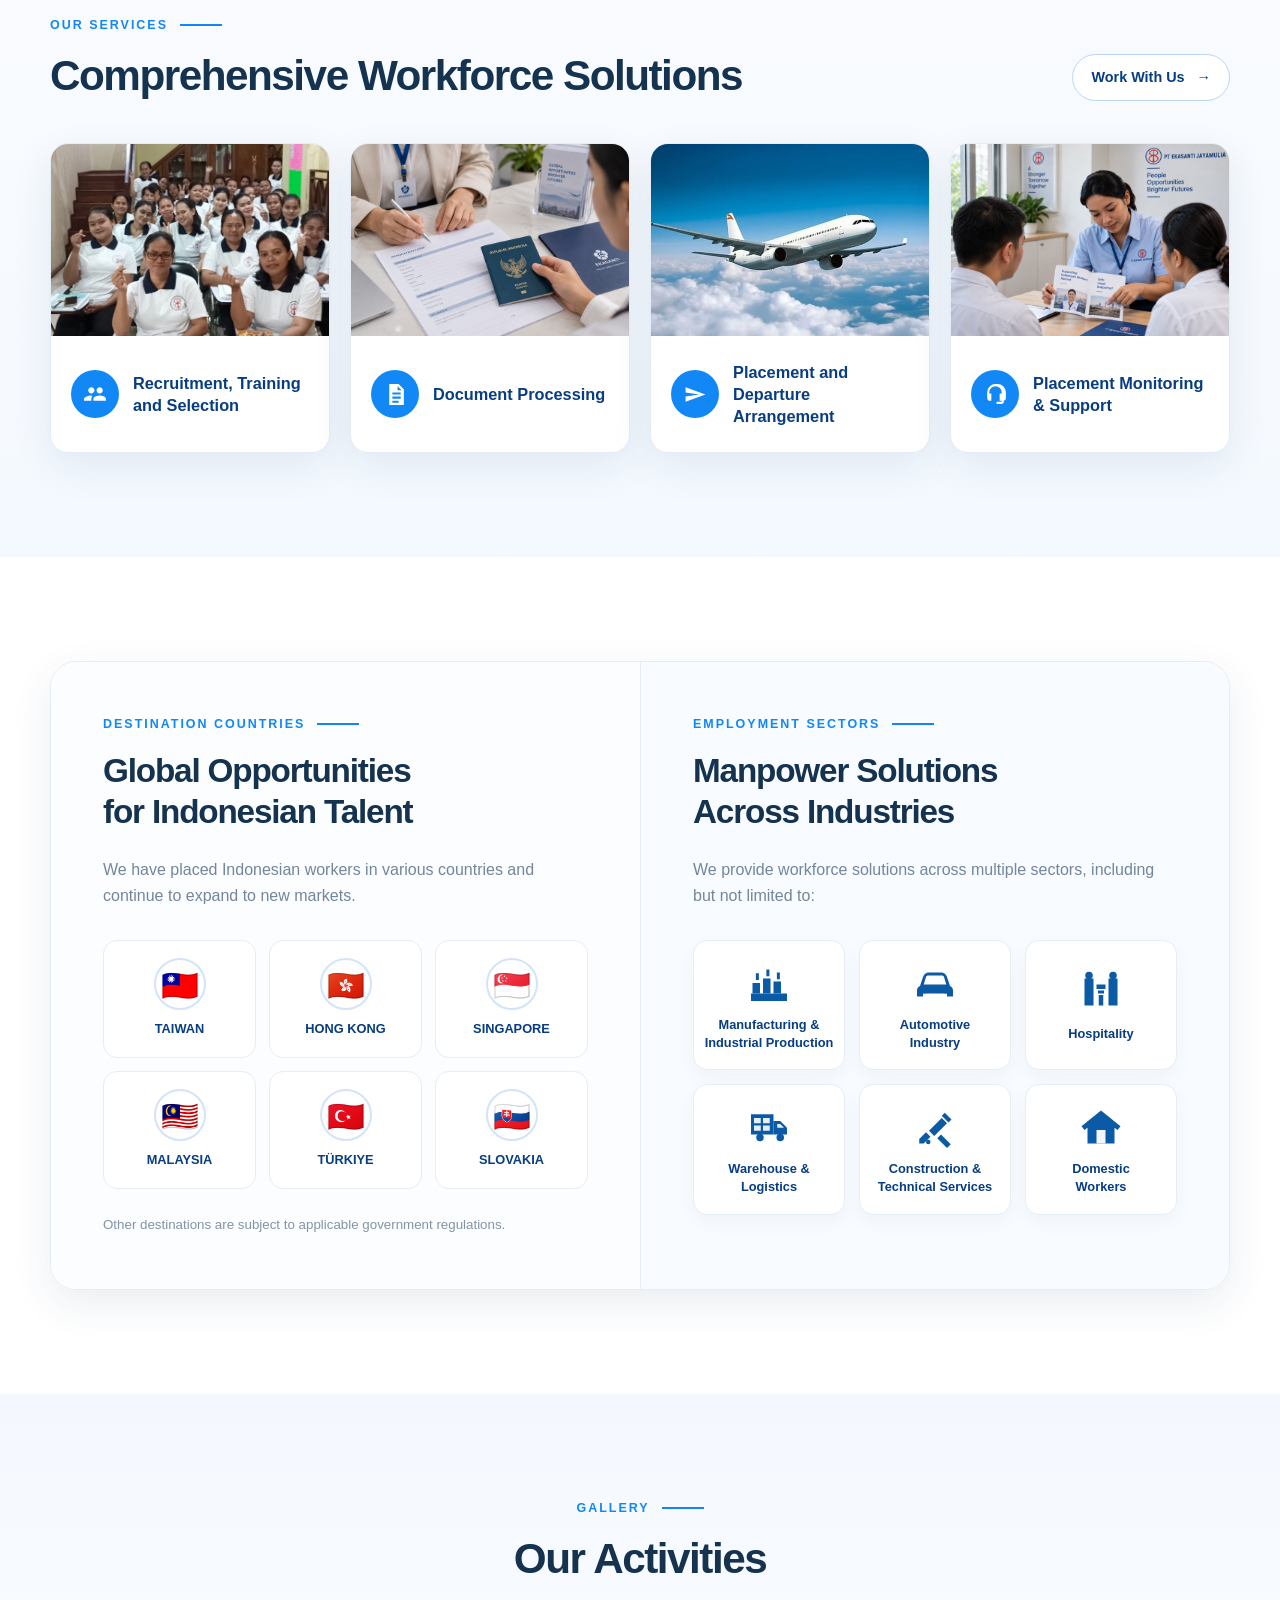
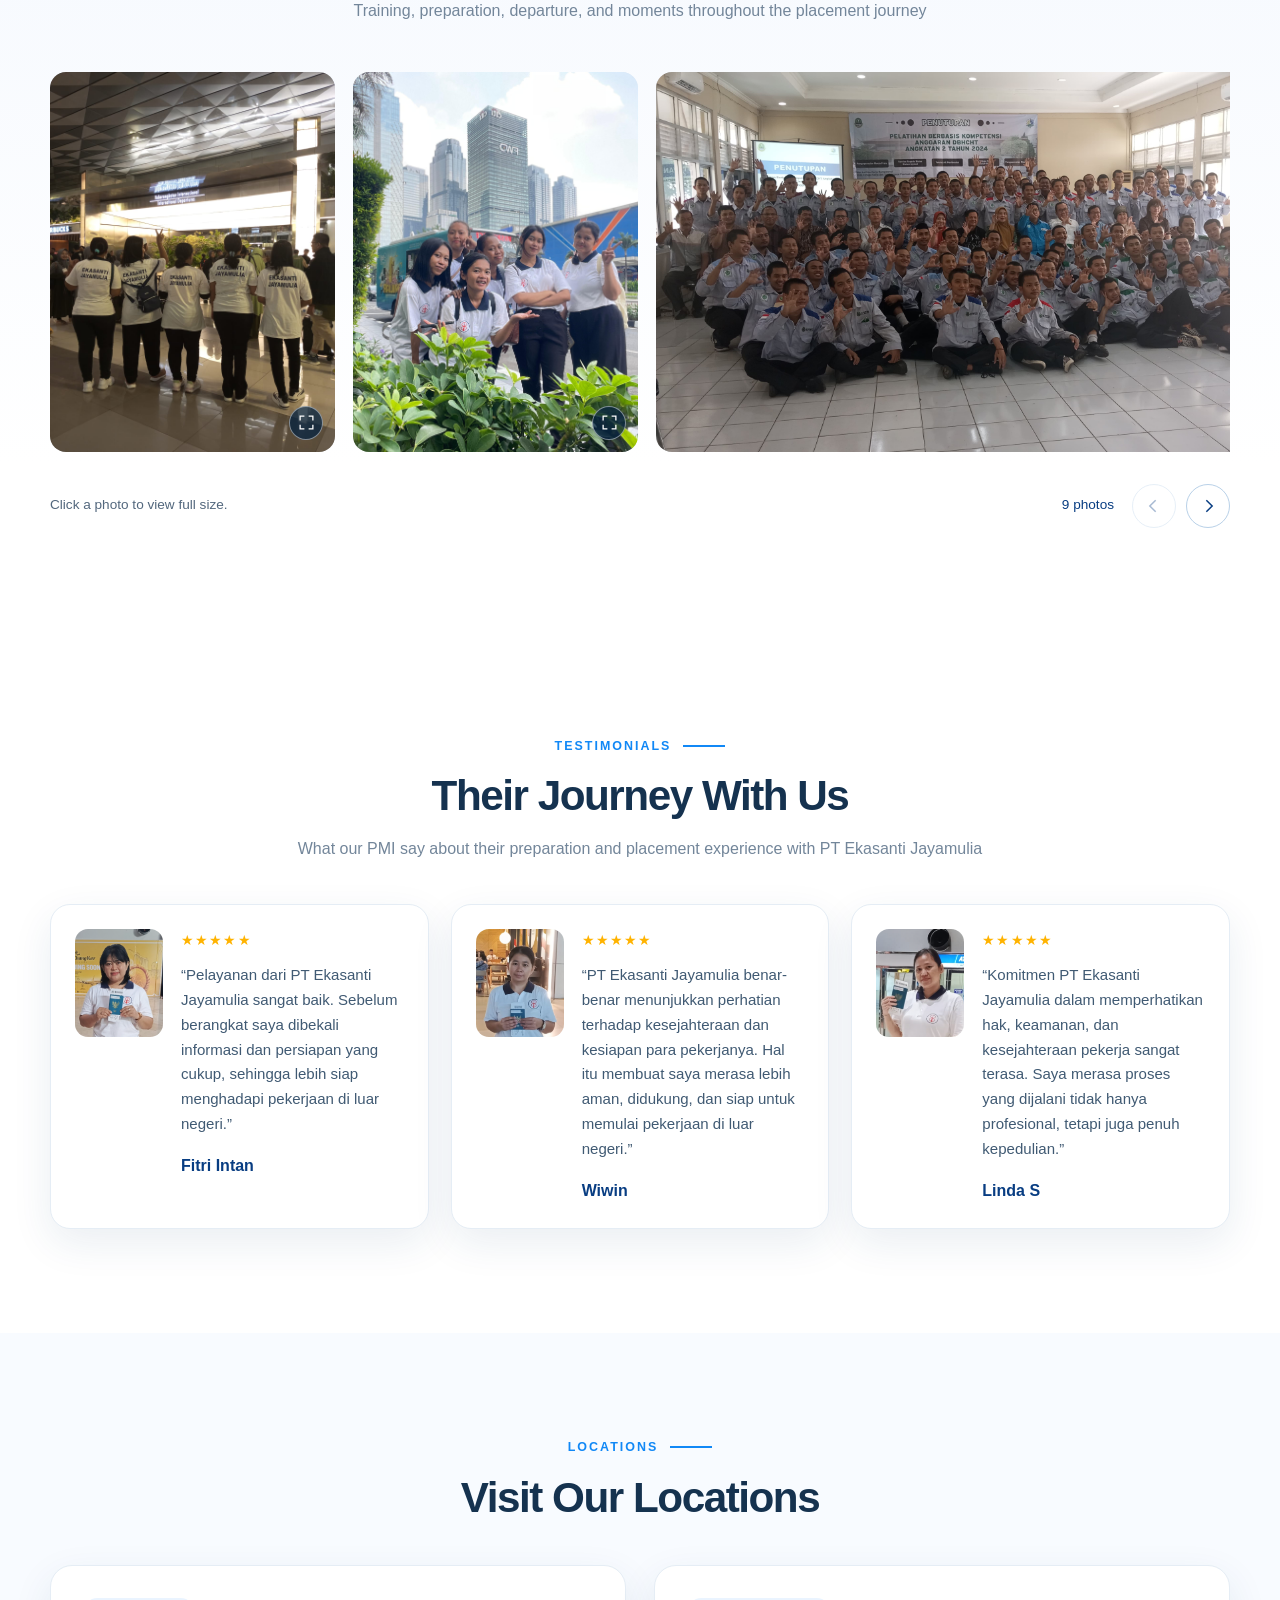
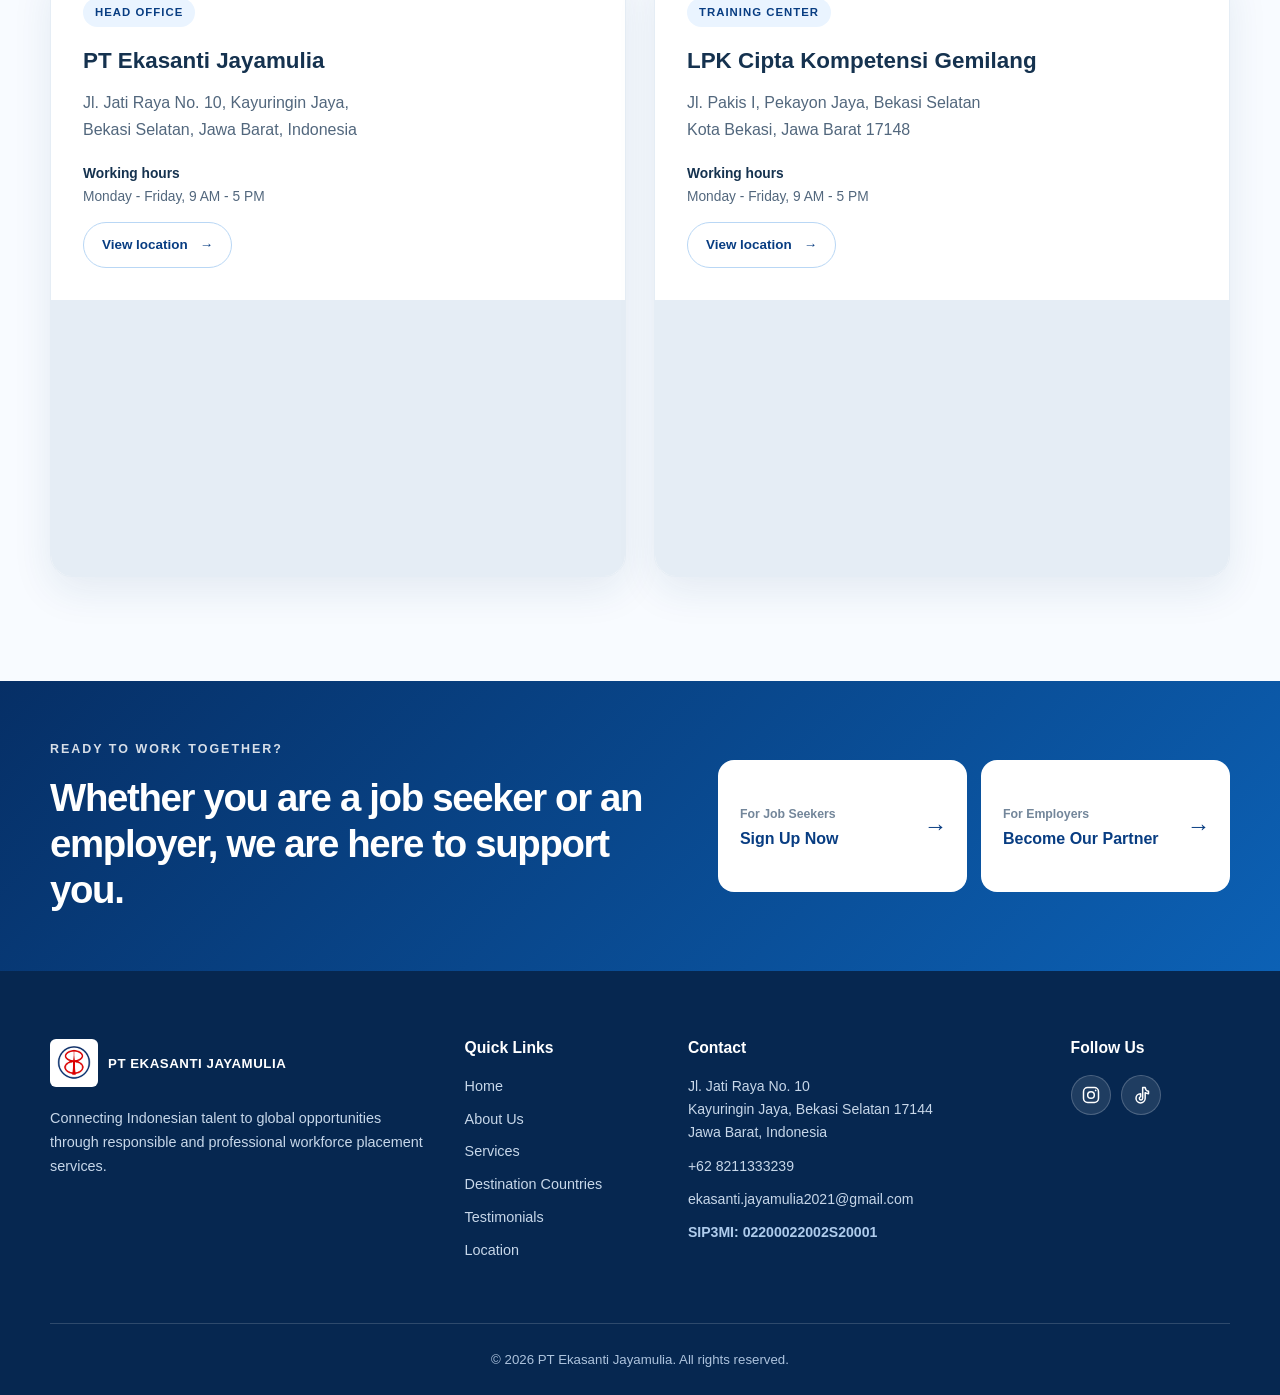
==== commit f2ca7995: "revamp lang" ====
--- a/index.html
+++ b/index.html
@@ -4,8 +4,45 @@
 <head>
 <meta charset="utf-8"/>
 <meta content="width=device-width, initial-scale=1.0" name="viewport"/>
-<meta content="PT Ekasanti Jayamulia - Licensed Indonesian Migrant Worker Placement Company (P3MI) with more than 30 years of experience in international workforce placement." name="description"/>
-<title>PT Ekasanti Jayamulia | International Workforce Placement</title>
+<title>PT Ekasanti Jayamulia | Indonesian Workforce Placement</title>
+<meta name="description" content="PT Ekasanti Jayamulia is a licensed Indonesian Migrant Workers Placement Company (P3MI) with over 30 years of experience connecting Indonesian talent with global employment opportunities."/>
+<meta name="robots" content="index, follow, max-image-preview:large"/>
+<link rel="canonical" href="https://ptekasantijayamulia.com/"/>
+<meta property="og:type" content="website"/>
+<meta property="og:site_name" content="PT Ekasanti Jayamulia"/>
+<meta property="og:title" content="PT Ekasanti Jayamulia | Indonesian Workforce Placement"/>
+<meta property="og:description" content="Licensed Indonesian Migrant Workers Placement Company (P3MI) with over 30 years of experience connecting Indonesian talent with global employment opportunities."/>
+<meta property="og:url" content="https://ptekasantijayamulia.com/"/>
+<meta property="og:image" content="https://ptekasantijayamulia.com/assets/hero.png"/>
+<meta property="og:image:alt" content="PT Ekasanti Jayamulia - international workforce placement"/>
+<meta name="twitter:card" content="summary_large_image"/>
+<meta name="twitter:title" content="PT Ekasanti Jayamulia | Indonesian Workforce Placement"/>
+<meta name="twitter:description" content="Licensed P3MI with over 30 years of experience connecting Indonesian talent with global employment opportunities."/>
+<meta name="twitter:image" content="https://ptekasantijayamulia.com/assets/hero.png"/>
+<script type="application/ld+json">
+{
+  "@context": "https://schema.org",
+  "@type": "Organization",
+  "name": "PT Ekasanti Jayamulia",
+  "url": "https://ptekasantijayamulia.com/",
+  "logo": "https://ptekasantijayamulia.com/assets/logo.png",
+  "description": "Licensed Indonesian Migrant Workers Placement Company (P3MI) with over 30 years of experience in international workforce placement.",
+  "telephone": "+62-821-1333-239",
+  "email": "ekasanti.jayamulia2021@gmail.com",
+  "address": {
+    "@type": "PostalAddress",
+    "streetAddress": "Jl. Jati Raya No. 10, Kayuringin Jaya",
+    "addressLocality": "Bekasi Selatan",
+    "addressRegion": "Jawa Barat",
+    "postalCode": "17144",
+    "addressCountry": "ID"
+  },
+  "sameAs": [
+    "https://www.instagram.com/pt.ekasantijayamulia/",
+    "https://www.tiktok.com/@ekasanti.jayamulia"
+  ]
+}
+</script>
 <link href="style.css" rel="stylesheet"/>
 <link href="favicon.ico?v=20260921" rel="icon" type="image/x-icon"/>
 <link href="assets/favicon-32x32.png?v=20260921" rel="icon" sizes="32x32" type="image/png"/>
@@ -112,7 +149,7 @@
 <span aria-hidden="true" class="icon-circle">
 <svg viewbox="0 0 24 24"><path d="M12 2a8 8 0 0 0-8 8v5a3 3 0 0 0 3 3h1v-7H6v-1a6 6 0 1 1 12 0v1h-2v7h2v1h-5v2h5a2 2 0 0 0 2-2v-1a3 3 0 0 0 2-3v-5a8 8 0 0 0-8-8h-2Z"></path></svg>
 </span>
-<h3>Monitoring Workers</h3>
+<h3>Placement Monitoring &amp; Support</h3>
 </div>
 </article>
 </div>
@@ -269,7 +306,7 @@
 <img alt="PT Ekasanti Jayamulia logo" src="assets/logo.png"/>
 <span>PT EKASANTI JAYAMULIA</span>
 </a>
-<p>Connecting Indonesian talent to global opportunities through responsible, professional, and people-focused placement services.</p>
+<p>Connecting Indonesian talent to global opportunities through responsible and professional workforce placement services.</p>
 </div>
 <div class="footer-col">
 <h3>Quick Links</h3>
@@ -301,7 +338,7 @@
 </div>
 <div class="container footer-bottom">
 <span>© 2026 PT Ekasanti Jayamulia. All rights reserved.</span>
-<div><a href="#">Privacy Policy</a><span>|</span><a href="#">Terms of Service</a></div>
+
 </div>
 </footer>
 <script defer="True" src="language.js"></script><script defer="" src="main.js"></script>
--- a/style.css
+++ b/style.css
@@ -1888,3 +1888,7 @@
     margin: 8px 0 4px;
   }
 }
+
+/* Centered copyright footer */
+.footer-bottom { justify-content: center; text-align: center; }
+@media (max-width: 760px) { .footer-bottom { align-items: center; } }
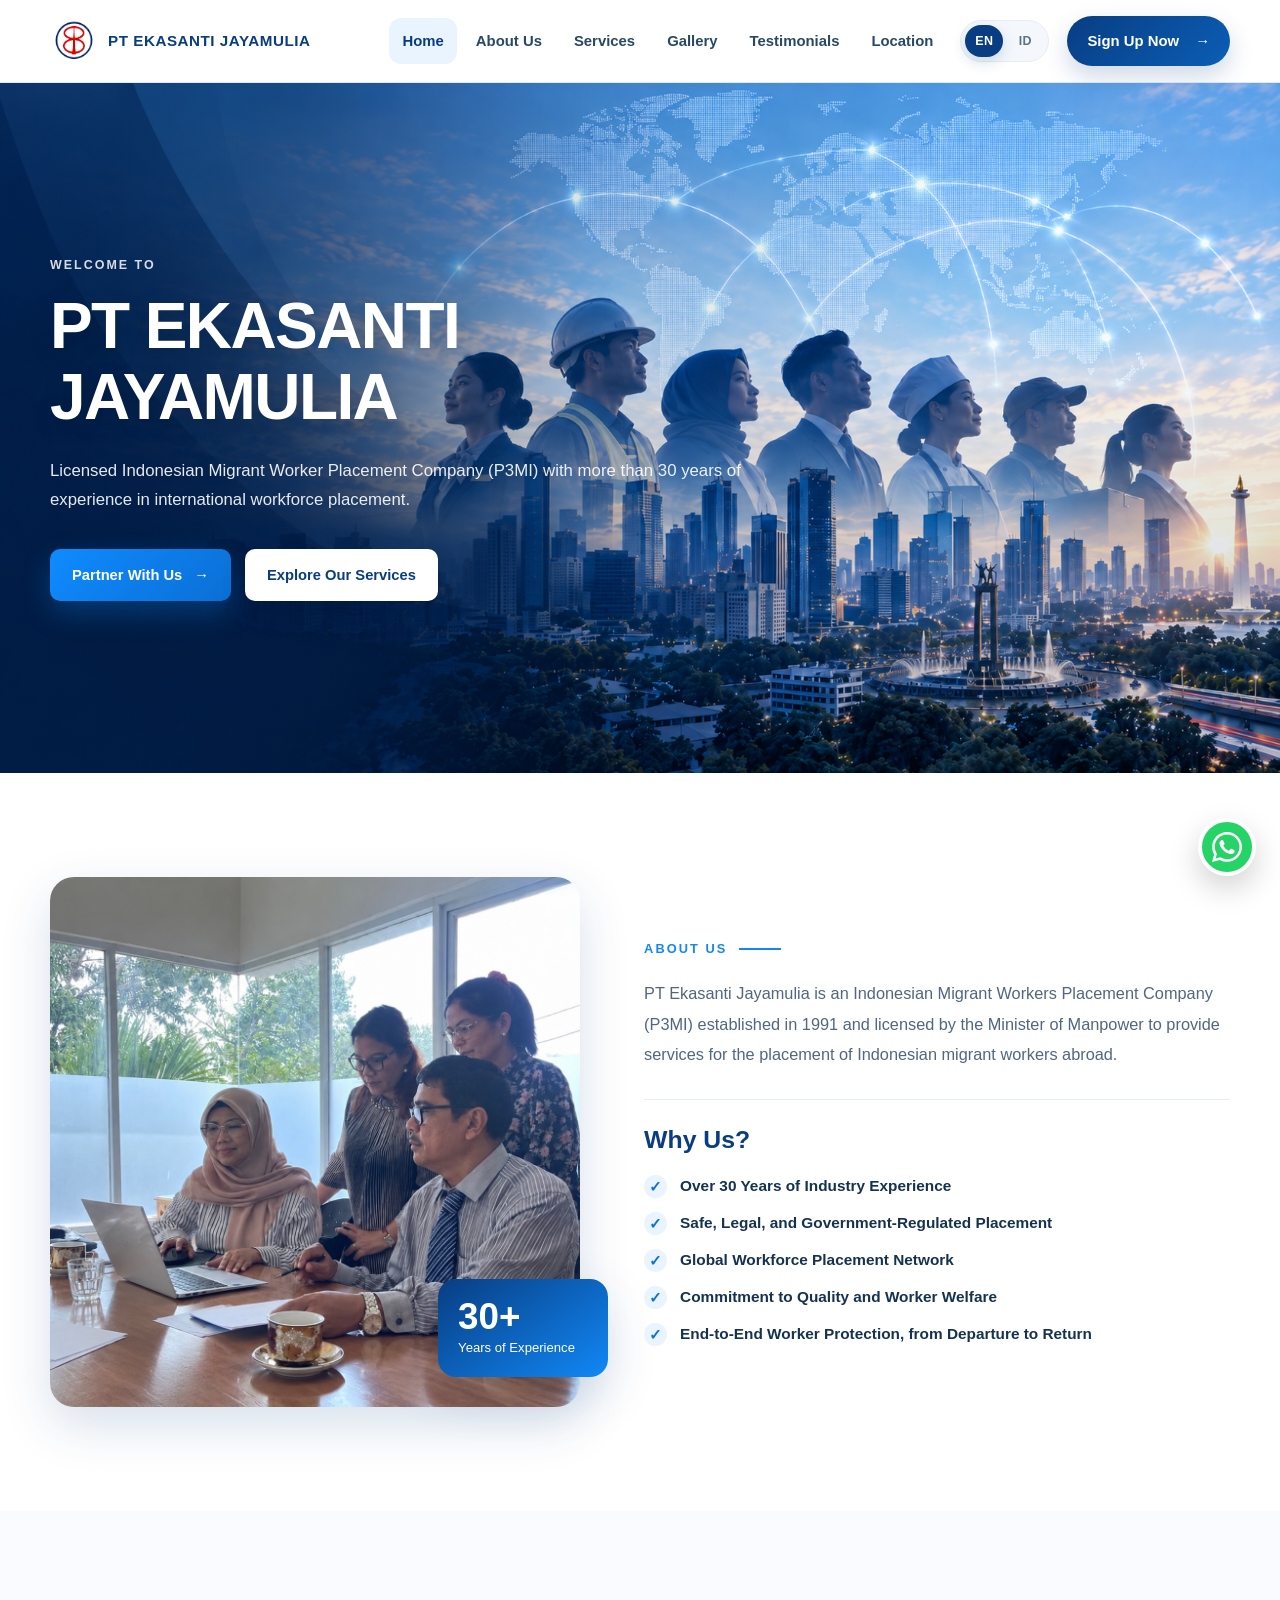
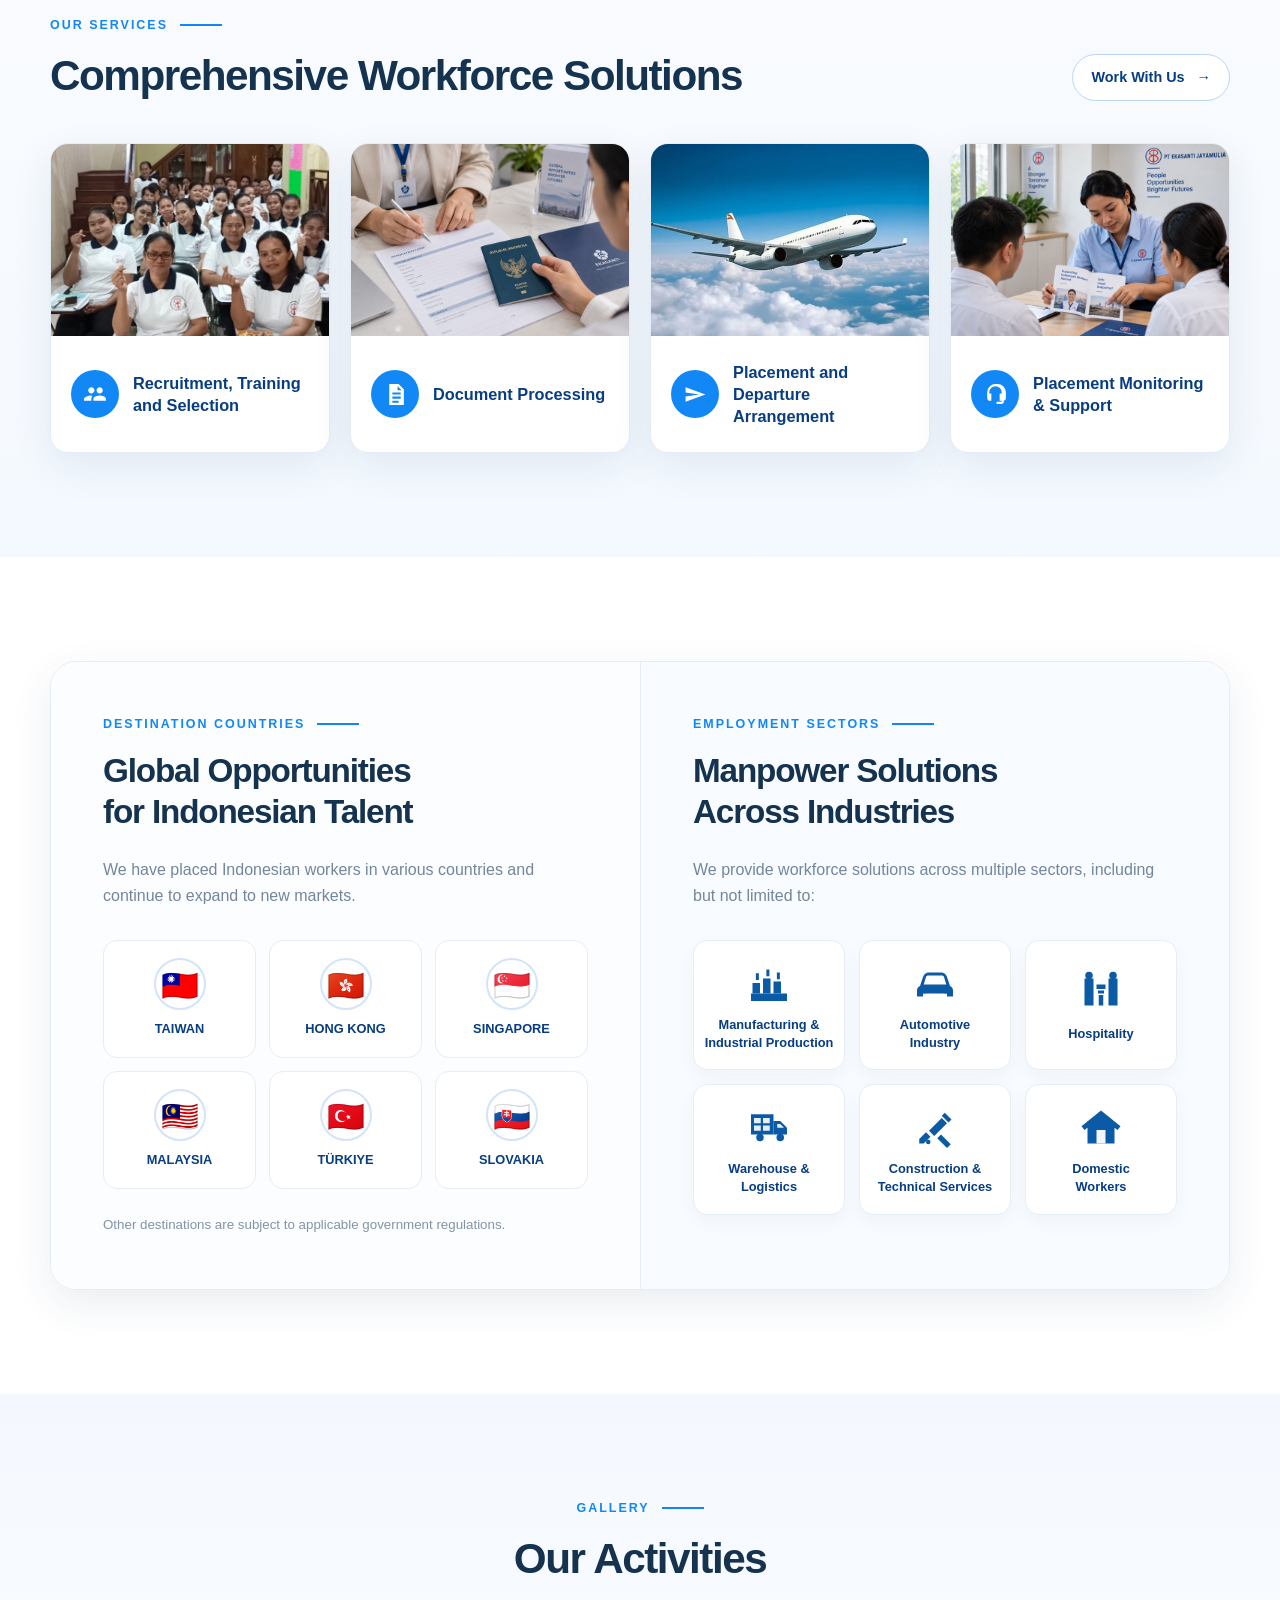
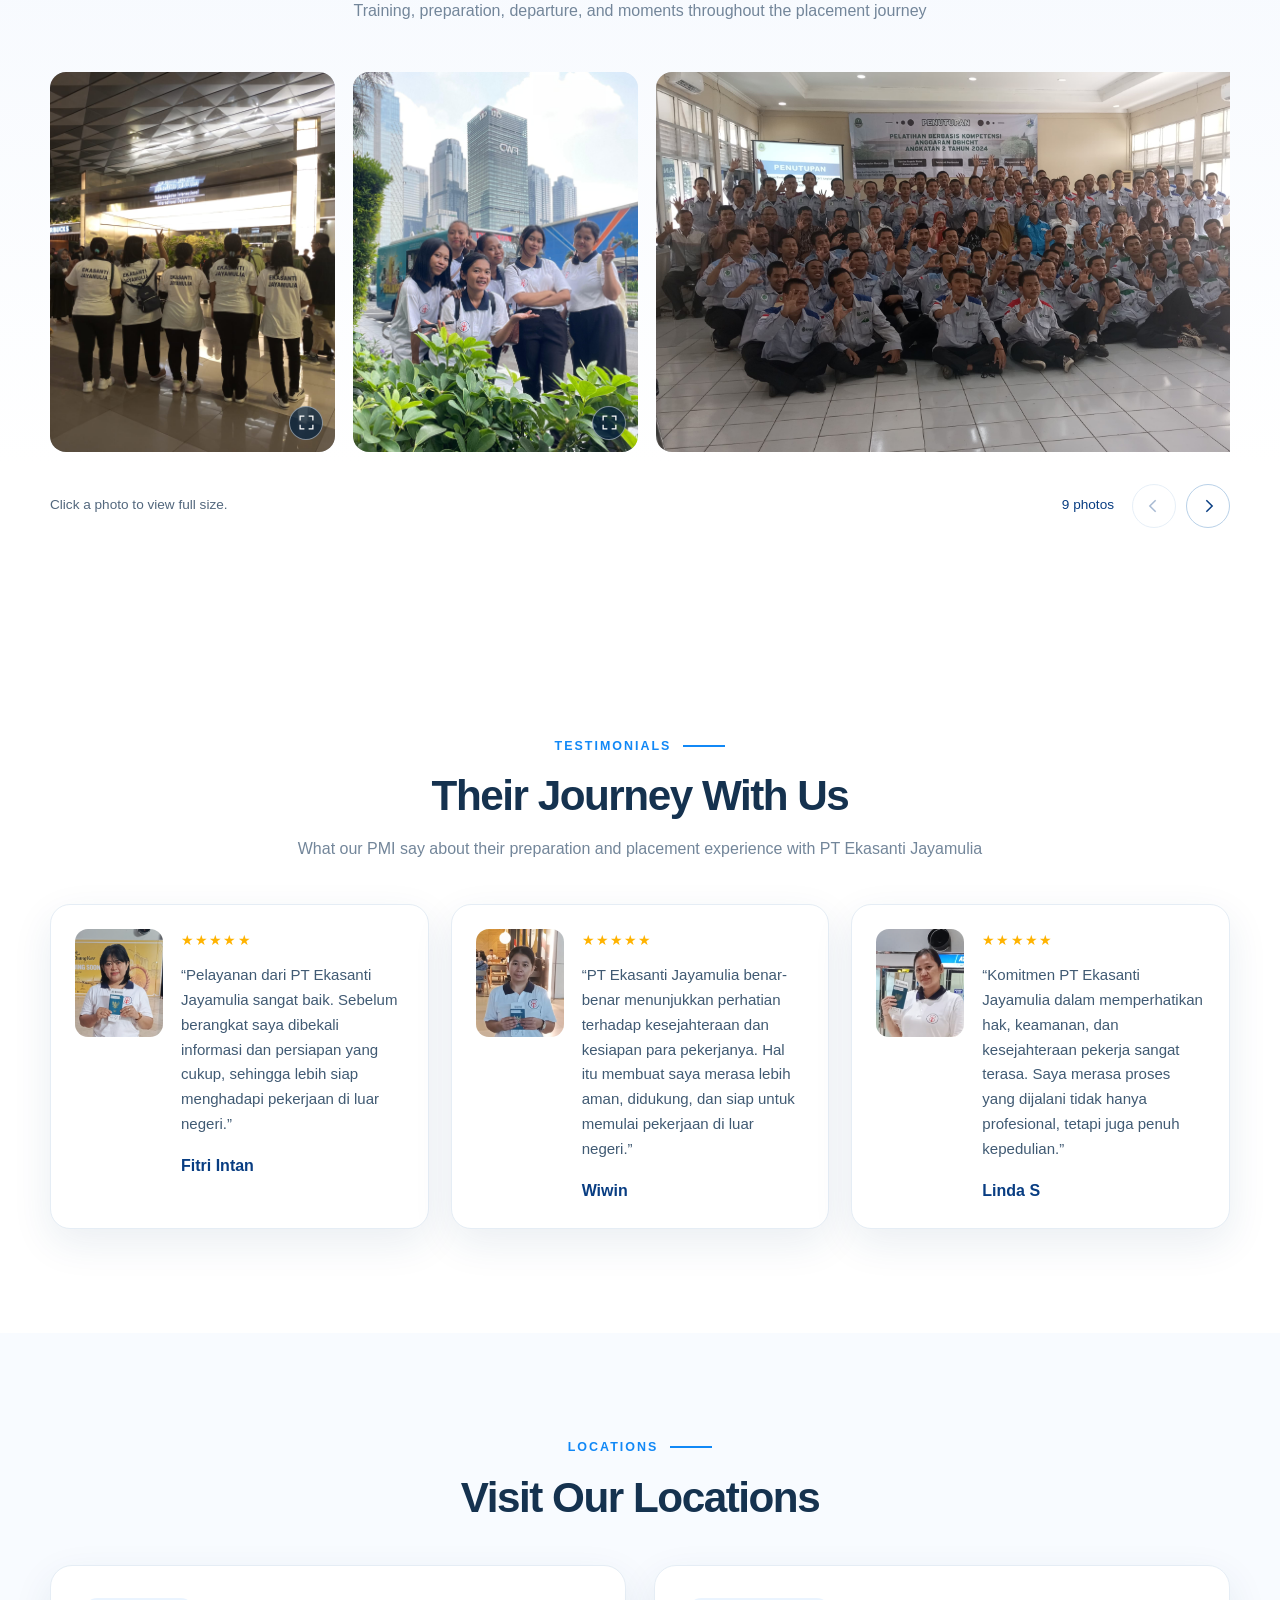
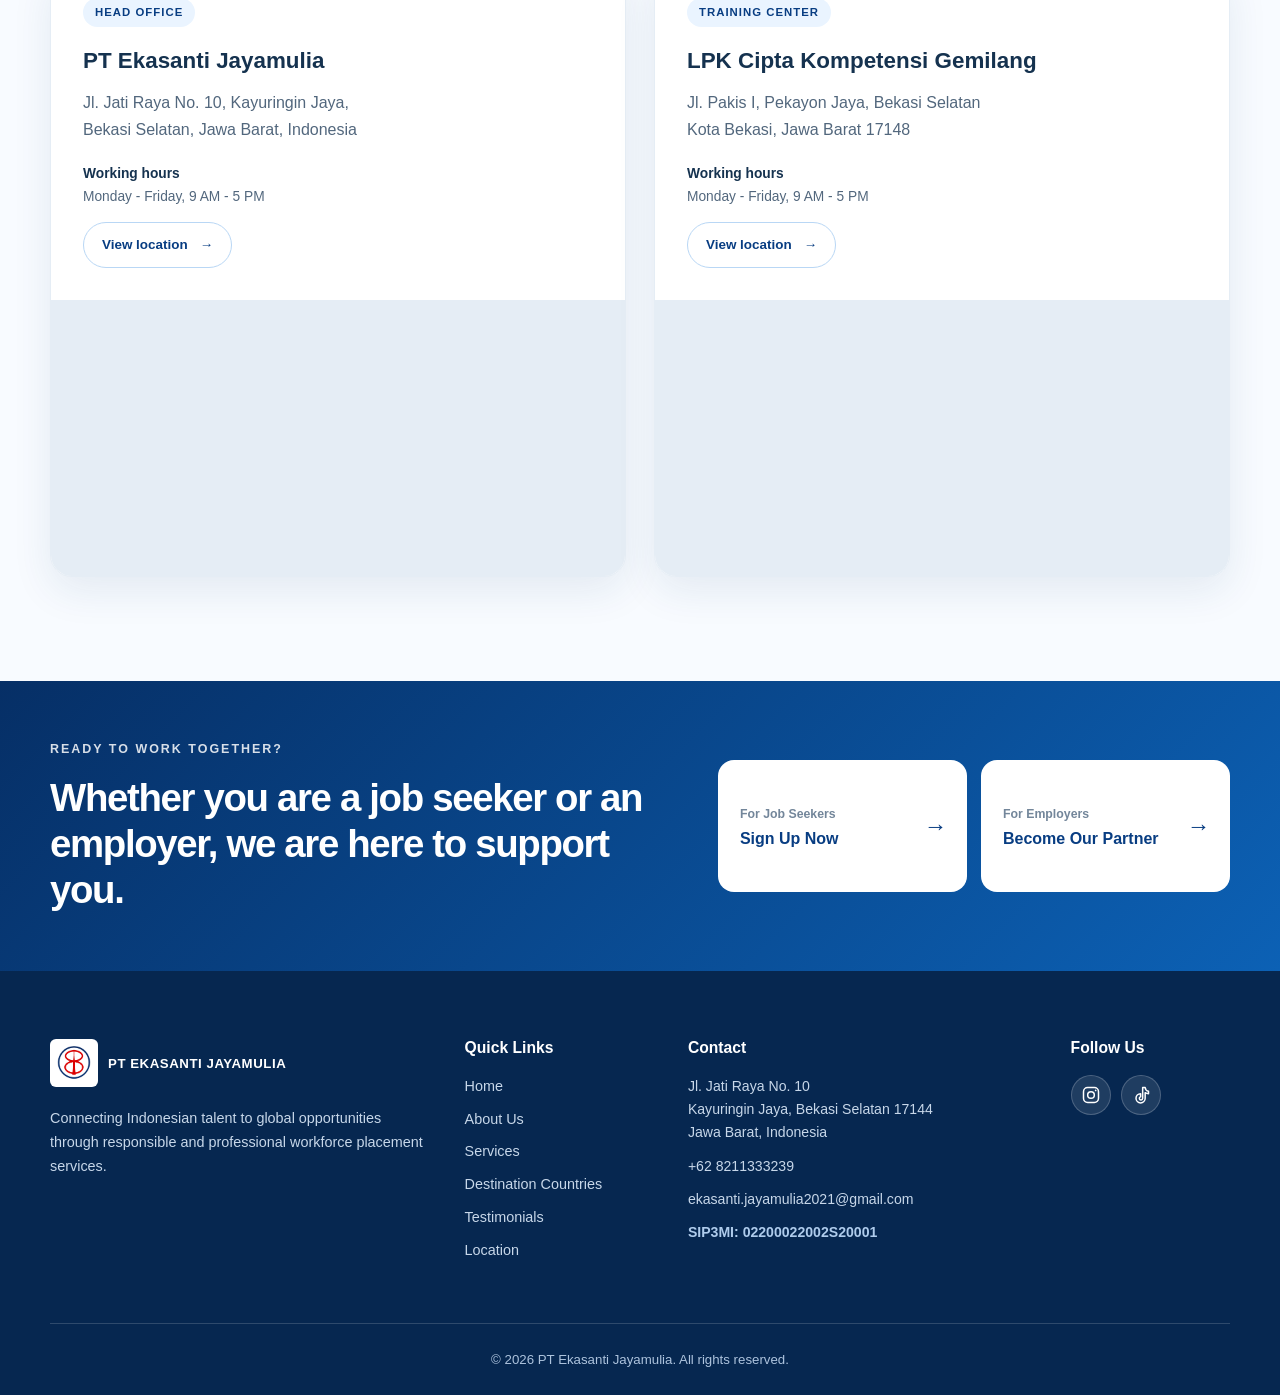
==== commit 890e2396: "change title" ====
--- a/index.html
+++ b/index.html
@@ -4,20 +4,20 @@
 <head>
 <meta charset="utf-8"/>
 <meta content="width=device-width, initial-scale=1.0" name="viewport"/>
-<title>PT Ekasanti Jayamulia | Indonesian Workforce Placement</title>
-<meta name="description" content="PT Ekasanti Jayamulia is a licensed Indonesian Migrant Workers Placement Company (P3MI) with over 30 years of experience connecting Indonesian talent with global employment opportunities."/>
+<title>PT Ekasanti Jayamulia | Licensed Indonesian Workforce Agency</title>
+<meta name="description" content="PT Ekasanti Jayamulia has over 30 years of experience in international workforce recruitment and placement, connecting Indonesian talent with employment opportunities worldwide."/>
 <meta name="robots" content="index, follow, max-image-preview:large"/>
 <link rel="canonical" href="https://ptekasantijayamulia.com/"/>
 <meta property="og:type" content="website"/>
 <meta property="og:site_name" content="PT Ekasanti Jayamulia"/>
-<meta property="og:title" content="PT Ekasanti Jayamulia | Indonesian Workforce Placement"/>
-<meta property="og:description" content="Licensed Indonesian Migrant Workers Placement Company (P3MI) with over 30 years of experience connecting Indonesian talent with global employment opportunities."/>
+<meta property="og:title" content="PT Ekasanti Jayamulia | Licensed Indonesian Workforce Agency"/>
+<meta property="og:description" content="PT Ekasanti Jayamulia has over 30 years of experience in international workforce recruitment and placement, connecting Indonesian talent with employment opportunities worldwide."/>
 <meta property="og:url" content="https://ptekasantijayamulia.com/"/>
 <meta property="og:image" content="https://ptekasantijayamulia.com/assets/hero.png"/>
-<meta property="og:image:alt" content="PT Ekasanti Jayamulia - international workforce placement"/>
+<meta property="og:image:alt" content="PT Ekasanti Jayamulia - Licensed Indonesian Workforce Agency"/>
 <meta name="twitter:card" content="summary_large_image"/>
-<meta name="twitter:title" content="PT Ekasanti Jayamulia | Indonesian Workforce Placement"/>
-<meta name="twitter:description" content="Licensed P3MI with over 30 years of experience connecting Indonesian talent with global employment opportunities."/>
+<meta name="twitter:title" content="PT Ekasanti Jayamulia | Licensed Indonesian Workforce Agency"/>
+<meta name="twitter:description" content="PT Ekasanti Jayamulia has over 30 years of experience in international workforce recruitment and placement, connecting Indonesian talent with employment opportunities worldwide."/>
 <meta name="twitter:image" content="https://ptekasantijayamulia.com/assets/hero.png"/>
 <script type="application/ld+json">
 {
@@ -26,7 +26,7 @@
   "name": "PT Ekasanti Jayamulia",
   "url": "https://ptekasantijayamulia.com/",
   "logo": "https://ptekasantijayamulia.com/assets/logo.png",
-  "description": "Licensed Indonesian Migrant Workers Placement Company (P3MI) with over 30 years of experience in international workforce placement.",
+  "description": "PT Ekasanti Jayamulia has over 30 years of experience in international workforce recruitment and placement, connecting Indonesian talent with employment opportunities worldwide.",
   "telephone": "+62-821-1333-239",
   "email": "ekasanti.jayamulia2021@gmail.com",
   "address": {
--- a/style.css
+++ b/style.css
@@ -227,13 +227,13 @@
 }
 
 .hero-content > * {
-  max-width: 610px;
+  max-width: 760px;
 }
 
 .hero h1 {
   margin-bottom: 22px;
   color: var(--white);
-  font-size: clamp(3rem, 6.4vw, 5.7rem);
+  font-size: clamp(2.6rem, 5vw, 4.6rem);
   font-weight: 900;
   text-transform: uppercase;
   text-shadow: 0 6px 24px rgba(0, 0, 0, 0.16);
@@ -1012,8 +1012,8 @@
   }
 
   .hero h1 {
-    max-width: 430px;
-    font-size: clamp(2.6rem, 13vw, 4.2rem);
+    max-width: 520px;
+    font-size: clamp(2.15rem, 10vw, 3.4rem);
   }
 
   .hero-copy {
